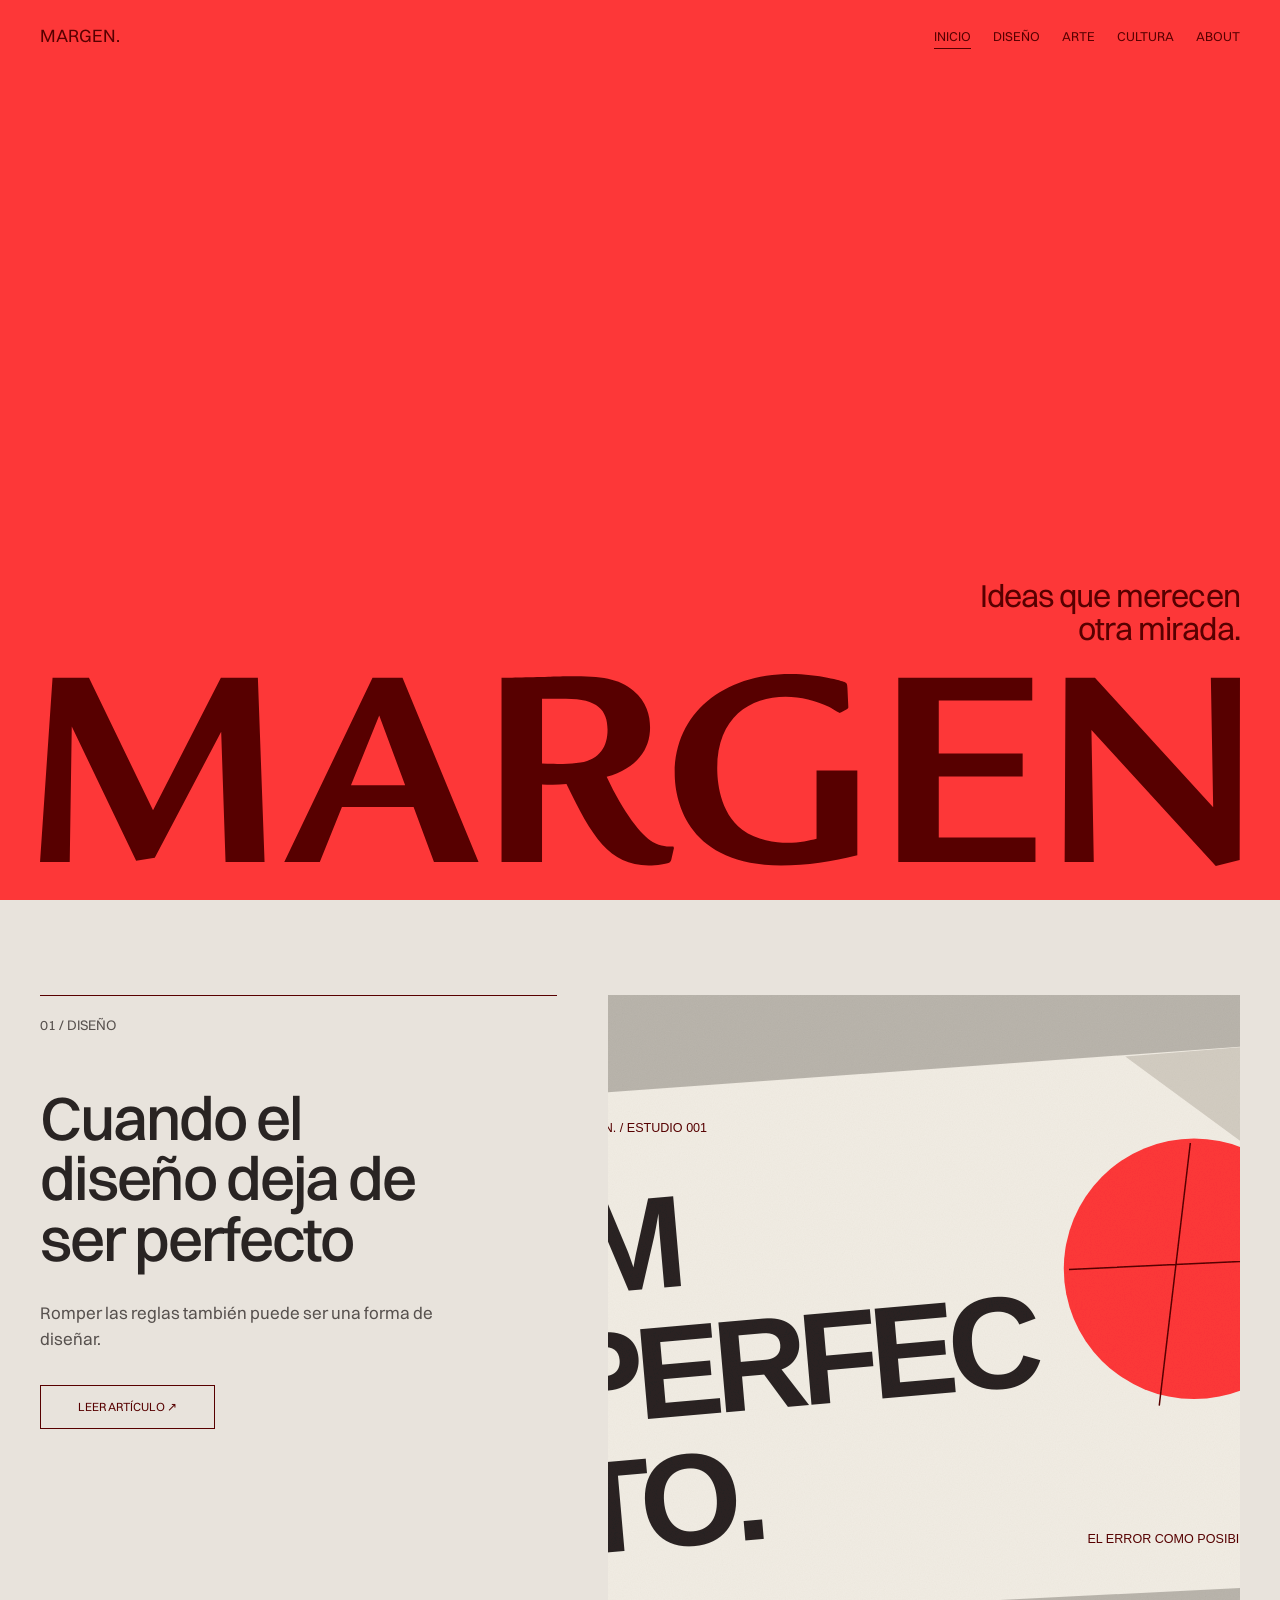
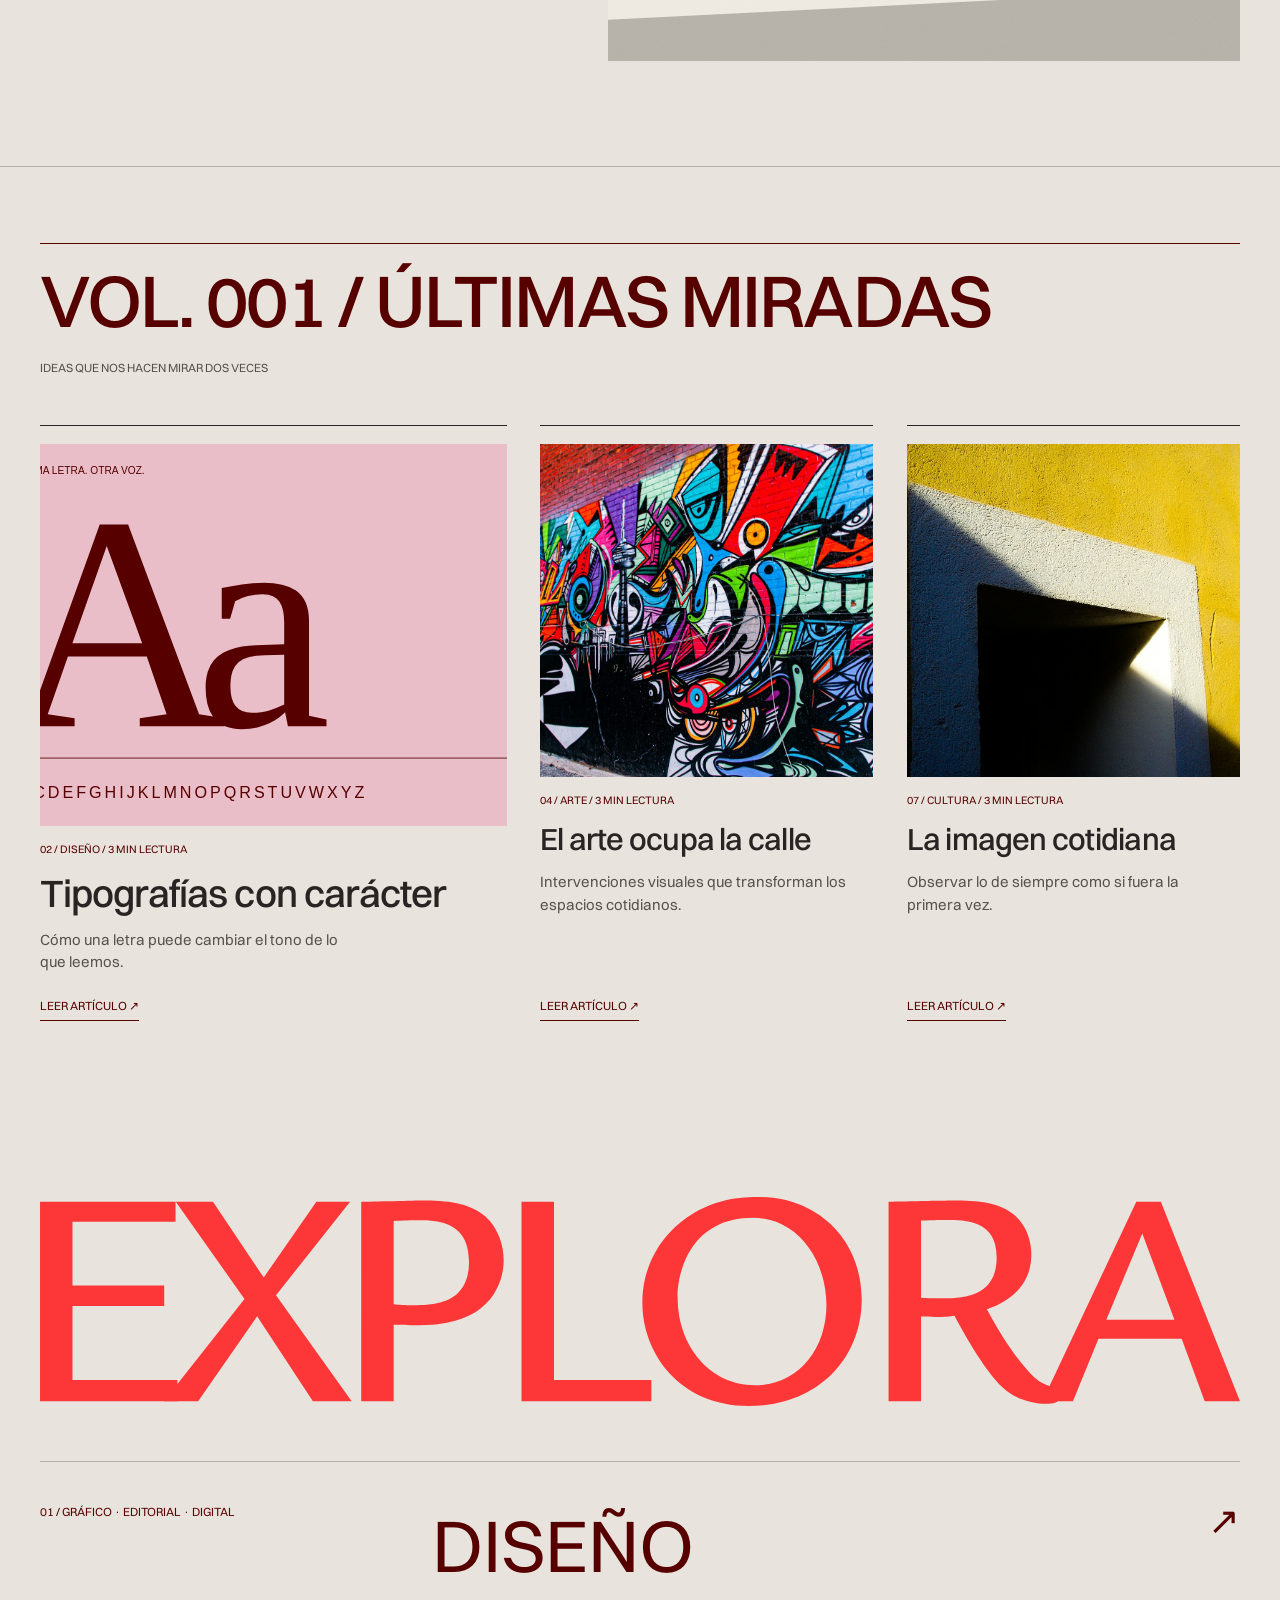
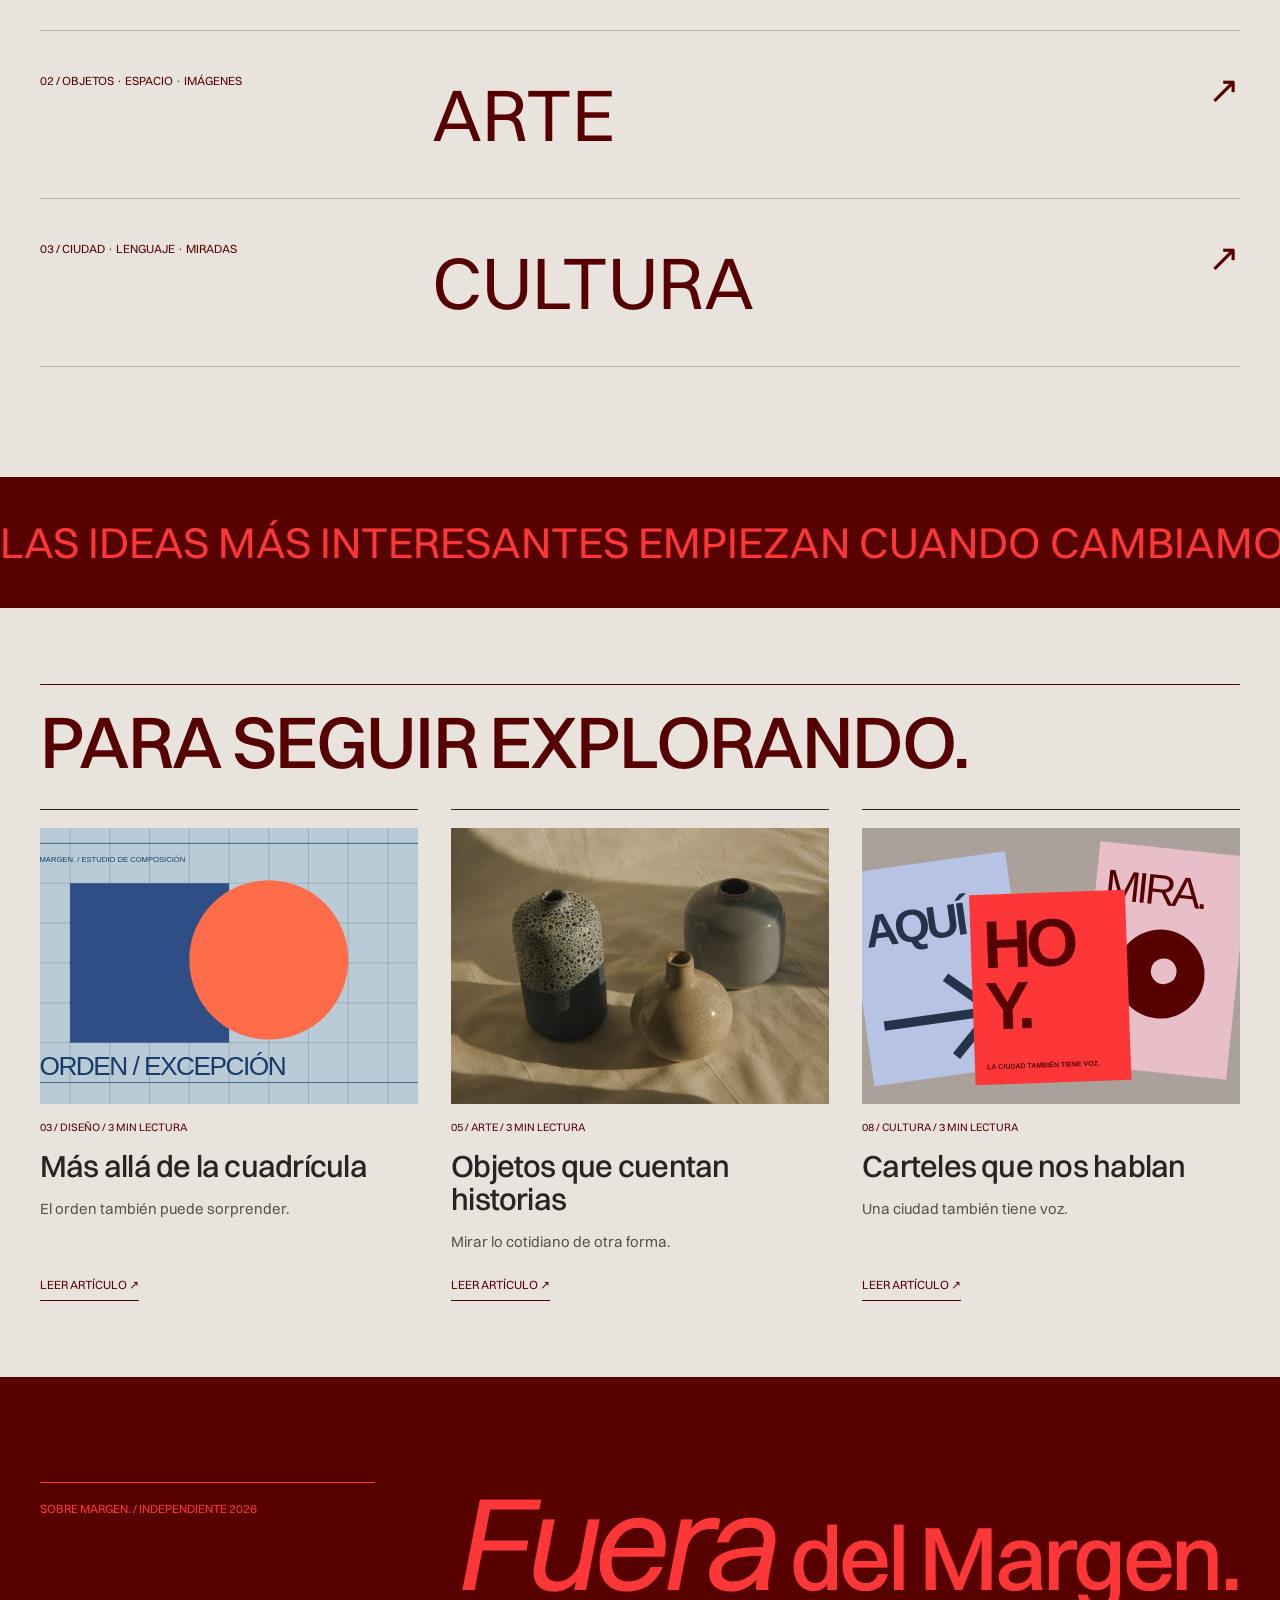
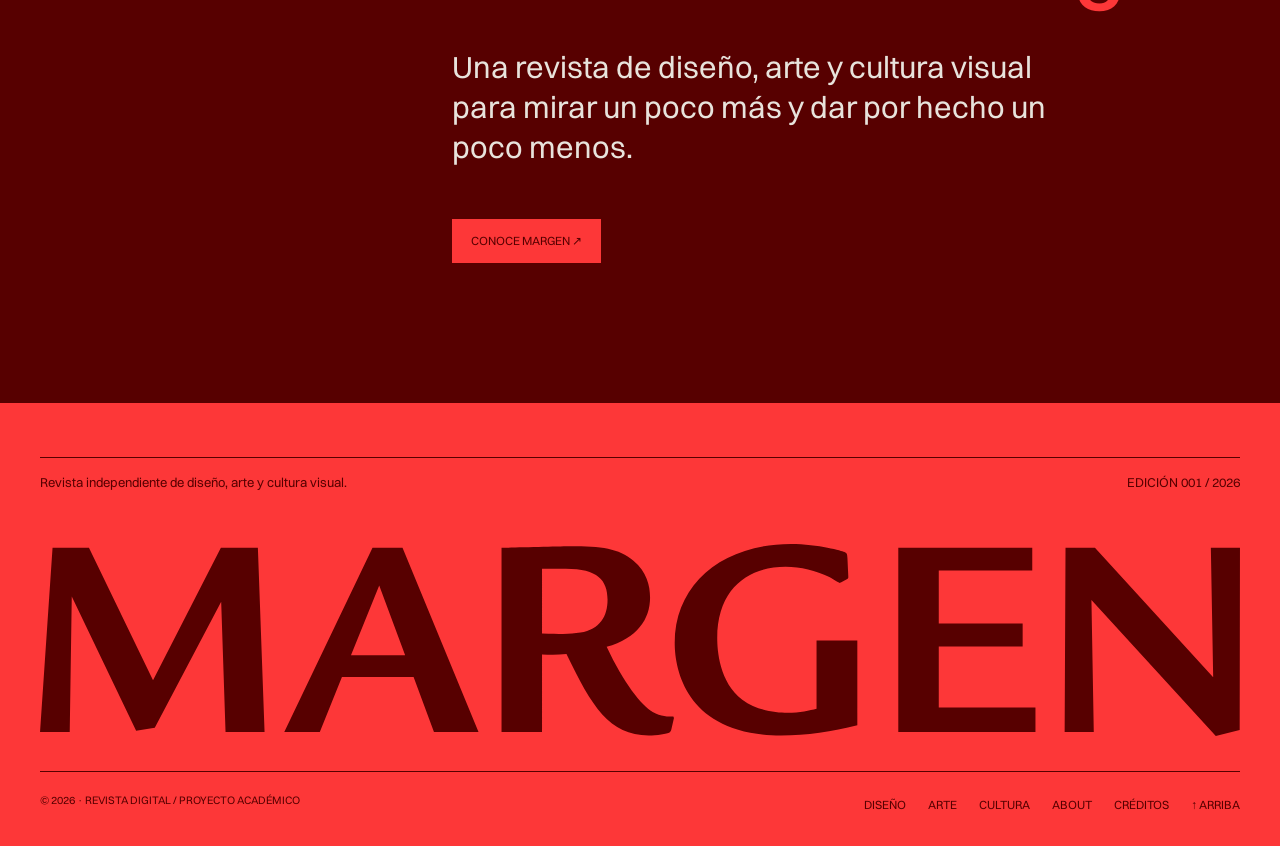
==== index.html @ b6b8ed2b "Quitar metadatos añadidos al hero de la portada" ====
<!DOCTYPE html>
<html lang="es">
 <head>
  <meta charset="utf-8"/>
  <meta content="width=device-width, initial-scale=1.0" name="viewport"/>
  <meta content="MARGEN es una revista digital de diseño, arte y cultura visual. Descubre ideas que merecen otra mirada." name="description"/>
  <meta content="#fd3738" name="theme-color"/>
  <title>
   Ideas que merecen otra mirada · MARGEN.
  </title>
  <link href="assets/images/favicon.svg" rel="icon" type="image/svg+xml"/>
  <link href="css/style.css" rel="stylesheet"/>
 </head>
 <body>
  <a class="saltar" href="#contenido">
   Saltar al contenido
  </a>
  <div class="portada">
   <header class="cabecera" id="arriba">
    <a aria-label="MARGEN, inicio" class="marca" href="index.html">
     MARGEN.
    </a>
    <nav aria-label="Navegación principal">
     <a aria-current="page" href="index.html">
      Inicio
     </a>
     <a href="diseno.html">
      Diseño
     </a>
     <a href="arte.html">
      Arte
     </a>
     <a href="cultura.html">
      Cultura
     </a>
     <a href="about.html">
      About
     </a>
    </nav>
   </header>
   <div class="portada-interior">
    <p class="claim">
     Ideas que merecen
     <br/>
     otra mirada.
    </p>
    <h1 class="rotulo">
     <img alt="MARGEN" height="218" src="assets/images/margen.svg" width="1360"/>
    </h1>
   </div>
  </div>
  <main id="contenido">
   <section aria-labelledby="titulo-destacado" class="destacado">
    <div class="texto-destacado">
     <p class="etiqueta">
      01 / DISEÑO
     </p>
     <h2 id="titulo-destacado">
      Cuando el diseño deja de ser perfecto
     </h2>
     <p>
      Romper las reglas también puede ser una forma de diseñar.
     </p>
     <a class="boton" href="diseno-imperfecto.html">
      Leer artículo ↗
     </a>
    </div>
    <a aria-label="Leer Cuando el diseño deja de ser perfecto" class="imagen-destacada" href="diseno-imperfecto.html">
     <img alt="Composición editorial de papeles superpuestos con la palabra imperfecto y un círculo rojo desplazado." height="900" loading="eager" src="assets/images/imperfecto.svg" width="1400"/>
    </a>
   </section>
   <section aria-labelledby="titulo-ultimas" class="bloque ultimas">
    <h2 id="titulo-ultimas">
     Vol. 001 / Últimas miradas
    </h2>
    <p class="etiqueta subtitulo">
     Ideas que nos hacen mirar dos veces
    </p>
    <div class="rejilla">
     <article class="tarjeta">
      <a aria-label="Leer Tipografías con carácter" class="imagen-tarjeta" href="tipografias-con-caracter.html">
       <img alt="Muestrario de letras Aa de distintos tamaños en granate sobre fondo rosa." height="900" loading="lazy" src="assets/images/tipografia.svg" width="1400"/>
      </a>
      <p class="etiqueta">
       02 / Diseño / 3 MIN LECTURA
      </p>
      <h3>
       <a href="tipografias-con-caracter.html">
        Tipografías con carácter
       </a>
      </h3>
      <p>
       Cómo una letra puede cambiar el tono de lo que leemos.
      </p>
      <a aria-label="Leer artículo: Tipografías con carácter" class="enlace" href="tipografias-con-caracter.html">
       Leer artículo ↗
      </a>
     </article>
     <article class="tarjeta">
      <a aria-label="Leer El arte ocupa la calle" class="imagen-tarjeta" href="arte-ocupa-calle.html">
       <img alt="Mural urbano con formas abstractas y colores vivos sobre un muro de ladrillo." height="900" loading="lazy" src="assets/images/calle.jpg" width="1400"/>
      </a>
      <p class="etiqueta">
       04 / Arte / 3 MIN LECTURA
      </p>
      <h3>
       <a href="arte-ocupa-calle.html">
        El arte ocupa la calle
       </a>
      </h3>
      <p>
       Intervenciones visuales que transforman los espacios cotidianos.
      </p>
      <a aria-label="Leer artículo: El arte ocupa la calle" class="enlace" href="arte-ocupa-calle.html">
       Leer artículo ↗
      </a>
     </article>
     <article class="tarjeta">
      <a aria-label="Leer La imagen cotidiana" class="imagen-tarjeta" href="imagen-cotidiana.html">
       <img alt="Detalle de una pared amarilla y blanca atravesada por una sombra diagonal." height="900" loading="lazy" src="assets/images/cotidiana.jpg" width="1400"/>
      </a>
      <p class="etiqueta">
       07 / Cultura / 3 MIN LECTURA
      </p>
      <h3>
       <a href="imagen-cotidiana.html">
        La imagen cotidiana
       </a>
      </h3>
      <p>
       Observar lo de siempre como si fuera la primera vez.
      </p>
      <a aria-label="Leer artículo: La imagen cotidiana" class="enlace" href="imagen-cotidiana.html">
       Leer artículo ↗
      </a>
     </article>
    </div>
   </section>
   <section aria-labelledby="titulo-explora" class="explora bloque">
    <h2 class="rotulo" id="titulo-explora">
     <img alt="Explora" height="237" src="assets/images/explora.svg" width="1360"/>
    </h2>
    <a class="fila-categoria" href="diseno.html">
     <span class="etiqueta">
      01 / Gráfico · Editorial · Digital
     </span>
     <span class="nombre-categoria">
      Diseño
     </span>
     <span aria-hidden="true" class="flecha">
      ↗
     </span>
    </a>
    <a class="fila-categoria" href="arte.html">
     <span class="etiqueta">
      02 / Objetos · Espacio · Imágenes
     </span>
     <span class="nombre-categoria">
      Arte
     </span>
     <span aria-hidden="true" class="flecha">
      ↗
     </span>
    </a>
    <a class="fila-categoria" href="cultura.html">
     <span class="etiqueta">
      03 / Ciudad · Lenguaje · Miradas
     </span>
     <span class="nombre-categoria">
      Cultura
     </span>
     <span aria-hidden="true" class="flecha">
      ↗
     </span>
    </a>
   </section>
   <aside class="cita">
    <div class="cita-pista">
     <p class="cita-texto">Las ideas más interesantes empiezan cuando cambiamos de mirada. <span aria-hidden="true">✳</span></p>
     <p class="cita-texto" aria-hidden="true">Las ideas más interesantes empiezan cuando cambiamos de mirada. ✳</p>
    </div>
   </aside>
   <section aria-labelledby="titulo-siguientes" class="bloque siguientes">
    <h2 id="titulo-siguientes">
     Para seguir explorando.
    </h2>
    <div class="rejilla">
     <article class="tarjeta">
      <a aria-label="Leer Más allá de la cuadrícula" class="imagen-tarjeta" href="mas-alla-cuadricula.html">
       <img alt="Retícula editorial azul con una forma circular coral que atraviesa varias columnas." height="900" loading="lazy" src="assets/images/reticula.svg" width="1400"/>
      </a>
      <p class="etiqueta">
       03 / Diseño / 3 MIN LECTURA
      </p>
      <h3>
       <a href="mas-alla-cuadricula.html">
        Más allá de la cuadrícula
       </a>
      </h3>
      <p>
       El orden también puede sorprender.
      </p>
      <a aria-label="Leer artículo: Más allá de la cuadrícula" class="enlace" href="mas-alla-cuadricula.html">
       Leer artículo ↗
      </a>
     </article>
     <article class="tarjeta">
      <a aria-label="Leer Objetos que cuentan historias" class="imagen-tarjeta" href="objetos-historias.html">
       <img alt="Tres recipientes de cerámica con distintos esmaltes colocados sobre una tela beige." height="900" loading="lazy" src="assets/images/objetos.jpg" width="1400"/>
      </a>
      <p class="etiqueta">
       05 / Arte / 3 MIN LECTURA
      </p>
      <h3>
       <a href="objetos-historias.html">
        Objetos que cuentan historias
       </a>
      </h3>
      <p>
       Mirar lo cotidiano de otra forma.
      </p>
      <a aria-label="Leer artículo: Objetos que cuentan historias" class="enlace" href="objetos-historias.html">
       Leer artículo ↗
      </a>
     </article>
     <article class="tarjeta">
      <a aria-label="Leer Carteles que nos hablan" class="imagen-tarjeta" href="carteles-hablan.html">
       <img alt="Composición de tres carteles superpuestos con las palabras aquí, hoy y mira." height="900" loading="lazy" src="assets/images/carteles.svg" width="1400"/>
      </a>
      <p class="etiqueta">
       08 / Cultura / 3 MIN LECTURA
      </p>
      <h3>
       <a href="carteles-hablan.html">
        Carteles que nos hablan
       </a>
      </h3>
      <p>
       Una ciudad también tiene voz.
      </p>
      <a aria-label="Leer artículo: Carteles que nos hablan" class="enlace" href="carteles-hablan.html">
       Leer artículo ↗
      </a>
     </article>
    </div>
   </section>
   <section aria-labelledby="titulo-manifiesto" class="manifiesto bloque">
    <p class="etiqueta">
     Sobre MARGEN. / Independiente 2026
    </p>
    <h2 id="titulo-manifiesto">
     <em>
      Fuera
     </em>
     del Margen.
    </h2>
    <p class="entradilla">
     Una revista de diseño, arte y cultura visual para mirar un poco más y dar por hecho un poco menos.
    </p>
    <a class="enlace" href="about.html">
     Conoce MARGEN ↗
    </a>
   </section>
  </main>
  <footer class="pie">
   <div class="pie-cabecera">
    <p>Revista independiente de diseño, arte y cultura visual.</p>
    <p>EDICIÓN 001 / 2026</p>
   </div>
   <a aria-label="MARGEN, volver al inicio" class="rotulo" href="index.html">
    <img alt="MARGEN" height="218" src="assets/images/margen.svg" width="1360"/>
   </a>
   <div class="pie-inferior">
    <p>
     © 2026 · REVISTA DIGITAL / PROYECTO ACADÉMICO
    </p>
    <nav aria-label="Navegación del pie">
     <a href="diseno.html">
      Diseño
     </a>
     <a href="arte.html">
      Arte
     </a>
     <a href="cultura.html">
      Cultura
     </a>
     <a href="about.html">
      About
     </a>
     <a href="creditos.html">
      Créditos
     </a>
     <a href="#arriba">
      ↑ Arriba
     </a>
    </nav>
   </div>
  </footer>
 </body>
</html>
---- css/style.css ----
/* MARGEN — estilos compartidos de toda la revista.
   1. Fuentes y base / 2. Navegación / 3. Home / 4. Interiores / 5. Responsive */

/* 1. FUENTES Y BASE */
@font-face {
  font-family: 'Switzer';
  src: url('../assets/fonts/Switzer-400.woff2') format('woff2');
  font-weight: 400;
  font-style: normal;
  font-display: swap;
}

@font-face {
  font-family: 'Switzer';
  src: url('../assets/fonts/Switzer-500.woff2') format('woff2');
  font-weight: 500;
  font-style: normal;
  font-display: swap;
}

@font-face {
  font-family: 'Switzer';
  src: url('../assets/fonts/Switzer-600.woff2') format('woff2');
  font-weight: 600;
  font-style: normal;
  font-display: swap;
}

@font-face {
  font-family: 'Switzer';
  src: url('../assets/fonts/Switzer-700.woff2') format('woff2');
  font-weight: 700;
  font-style: normal;
  font-display: swap;
}

@font-face {
  font-family: 'Switzer';
  src: url('../assets/fonts/Switzer-400Italic.woff2') format('woff2');
  font-weight: 400;
  font-style: italic;
  font-display: swap;
}

:root {
  --rojo: #fd3738;
  --granate: #570000;
  --papel: #e8e3dc;
  --tinta: #292423;
  --texto-suave: #57514e;
  --linea: #b8afa7;
  --margen: 40px;
  --alto-menu: 72px;
}

* {
  box-sizing: border-box;
}

html {
  scroll-behavior: smooth;
  scroll-padding-top: calc(var(--alto-menu) + 16px);
}

body {
  margin: 0;
  background: var(--papel);
  color: var(--texto-suave);
  font-weight: 400;
  font-family: 'Switzer', Arial, sans-serif;
  font-size: 17px;
  line-height: 1.4;
  letter-spacing: 0;
}

h1, h2, h3, p, figure, blockquote {
  margin: 0;
}

h1, h2, h3 {
  font-weight: 500;
  line-height: .98;
}

h2 {
  font-size: clamp(40px, 5.76vw, 100px);
  color: var(--granate);
}

h3 {
  font-size: 30px;
}

a {
  color: inherit;
  text-decoration: none;
}

img {
  display: block;
  max-width: 100%;
  height: auto;
}

::selection {
  background: var(--granate);
  color: var(--papel);
}

:focus-visible {
  outline: 3px solid currentColor;
  outline-offset: 5px;
}

.saltar {
  position: fixed;
  top: 12px;
  left: 12px;
  padding: 16px;
  background: var(--granate);
  color: white;
  transform: translateY(-180%);
  z-index: 200;
}

.saltar:focus {
  transform: translateY(0);
}

.bloque {
  padding: 76px var(--margen);
}

.etiqueta, .enlace, .boton, nav, .marca {
  text-transform: uppercase;
}

.etiqueta {
  font-size: 14px;
  color: var(--texto-suave);
}

/* Sobre rojo se conserva el granate para mantener un buen contraste. */
.cabecera-seccion .etiqueta {
  color: var(--granate);
}

/* Un mismo estilo para todos los botones de la revista. */
/* Los enlaces principales tienen un aspecto más editorial, sin píldoras. */
.boton, .enlace {
  display: inline-flex;
  align-items: center;
  justify-content: center;
  width: fit-content;
  min-height: 44px;
  padding: 12px 18px;
  border: 1px solid var(--granate);
  border-radius: 0;
  background: transparent;
  color: var(--granate);
  font-size: 12px;
  font-weight: 400;
  letter-spacing: 0;
  text-align: center;
  transition: background-color .25s ease, color .25s ease;
}

.boton:hover, .enlace:hover {
  background: var(--granate);
  color: var(--papel);
}

/* Subrayado que aparece suavemente al pasar el ratón. */
.cabecera nav a, .pie nav a {
  position: relative;
}

.cabecera nav a::after, .pie nav a::after {
  content: '';
  position: absolute;
  bottom: 0;
  left: 0;
  width: 100%;
  height: 1px;
  background: currentColor;
  transform: scaleX(0);
  transform-origin: left;
  transition: transform .3s ease;
}

.cabecera nav a:hover::after, .pie nav a:hover::after,
.cabecera nav a:focus-visible::after, .pie nav a:focus-visible::after,
.cabecera nav a[aria-current='page']::after {
  transform: scaleX(1);
}

/* 2. NAVEGACIÓN Y PIE */
.cabecera {
  position: fixed;
  top: 0;
  left: 50%;
  z-index: 100;
  transform: translateX(-50%);
  display: flex;
  justify-content: space-between;
  align-items: center;
  gap: 32px;
  width: 100%;
  max-width: 1800px;
  height: var(--alto-menu);
  padding: 0 var(--margen);
  background: var(--rojo);
  color: var(--granate);
}

/* En las páginas interiores, el encabezado fijo no tapa el contenido. */
body > .cabecera + main {
  padding-top: var(--alto-menu);
}

.marca {
  font-size: 18px;
  font-weight: 400;
}

nav {
  display: flex;
  flex-wrap: wrap;
  gap: 22px;
  font-size: 13px;
  font-weight: 400;
}

nav a {
  padding-block: 4px;
}

nav a[aria-current='page'] {
  text-decoration: none;
}

.rotulo {
  display: block;
  width: 100%;
  line-height: 0;
}

.rotulo img {
  width: 100%;
  height: auto;
}

.pie {
  padding: 54px var(--margen) 28px;
  background: var(--rojo);
  color: var(--granate);
}

.pie-cabecera {
  display: flex;
  justify-content: space-between;
  gap: 24px;
  padding-top: 15px;
  padding-bottom: 52px;
  border-top: 1px solid var(--granate);
  font-size: 13px;
}

.pie .rotulo img {
  width: 100%;
}

.pie-inferior {
  display: flex;
  justify-content: space-between;
  align-items: flex-start;
  gap: 32px;
  border-top: 1px solid var(--granate);
  margin-top: 35px;
  padding-top: 20px;
  font-size: 11px;
  line-height: 1.5;
}

.pie nav {
  justify-content: flex-end;
  font-size: 12px;
}

/* 3. HOME */
.portada {
  display: flex;
  flex-direction: column;
  min-height: 100vh;
  min-height: 100svh;
  background: var(--rojo);
  color: var(--granate);
}

.portada-interior {
  display: flex;
  flex: 1;
  flex-direction: column;
  justify-content: space-between;
  align-items: stretch;
  gap: 28px;
  padding: calc(var(--alto-menu) + 35px) var(--margen) 34px;
}

.claim {
  align-self: flex-end;
  max-width: 460px;
  margin-top: auto;
  font-size: clamp(24px, 2.5vw, 42px);
  font-weight: 400;
  line-height: 1.03;
  letter-spacing: -.025em;
  text-align: right;
}

.destacado {
  display: grid;
  grid-template-columns: minmax(0, .9fr) minmax(0, 1.1fr);
  gap: clamp(34px, 4vw, 86px);
  padding: 95px var(--margen) 105px;
  border-bottom: 1px solid var(--linea);
}

.texto-destacado {
  align-self: start;
  padding-top: 20px;
  border-top: 1px solid var(--granate);
}

.texto-destacado h2 {
  max-width: 11ch;
  margin-top: 52px;
  font-size: clamp(43px, 4.8vw, 82px);
  line-height: .99;
  letter-spacing: -.035em;
  color: var(--tinta);
}

.texto-destacado > p:not(.etiqueta) {
  max-width: 420px;
  margin-top: 30px;
  color: var(--texto-suave);
  font-size: 17px;
  line-height: 1.5;
}

.texto-destacado .boton {
  min-width: 175px;
  margin-top: 34px;
}

.imagen-destacada {
  display: block;
  height: clamp(400px, 52vw, 680px);
  overflow: hidden;
  background: var(--linea);
}

.imagen-destacada img {
  width: 100%;
  height: 100%;
  object-fit: cover;
  transition: transform .65s ease;
}

.imagen-destacada:hover img {
  transform: scale(1.035);
}

/* Tarjetas editoriales: imagen, información y titular, sin bloques de color. */
.ultimas > h2, .siguientes > h2 {
  padding-top: 20px;
  border-top: 1px solid var(--granate);
  text-transform: uppercase;
  line-height: .98;
  letter-spacing: -.025em;
}

.subtitulo {
  margin-block: 24px 48px;
  color: var(--texto-suave);
  font-size: 12px;
}

.rejilla {
  display: grid;
  grid-template-columns: repeat(3, minmax(0, 1fr));
  gap: clamp(24px, 2.6vw, 42px);
}

/* En portada, el primer artículo tiene más protagonismo. */
.ultimas .rejilla {
  grid-template-columns: 1.4fr 1fr 1fr;
}

.tarjeta {
  display: flex;
  flex-direction: column;
  align-items: flex-start;
  min-width: 0;
  padding-top: 18px;
  border-top: 1px solid var(--tinta);
}

.imagen-tarjeta {
  display: block;
  width: 100%;
  aspect-ratio: 4 / 3;
  overflow: hidden;
  background: var(--linea);
}

.imagen-tarjeta img {
  width: 100%;
  height: 100%;
  object-fit: cover;
  transition: transform .6s ease;
}

/* Solo se mueve ligeramente la imagen: el texto no cambia en hover. */
@media (hover: hover) {
  .tarjeta:hover .imagen-tarjeta img {
    transform: scale(1.035);
  }
}

.tarjeta:focus-within .imagen-tarjeta img {
  transform: scale(1.035);
}

/* El bodegón es vertical: mantenemos el recorte sobre los objetos. */
img[src$='objetos.jpg'] {
  object-position: center 72%;
}

.tarjeta .etiqueta {
  width: 100%;
  margin-top: 16px;
  padding: 0;
  border: 0;
  color: var(--granate);
  font-size: 11px;
  line-height: 1.4;
}

.tarjeta h3 {
  max-width: 22ch;
  margin-top: 15px;
  color: var(--tinta);
  font-size: clamp(28px, 2.4vw, 38px);
  line-height: 1.07;
  letter-spacing: -.025em;
  text-transform: none;
}

.tarjeta > p:not(.etiqueta) {
  max-width: 34ch;
  margin-top: 15px;
  margin-bottom: 24px;
  color: var(--texto-suave);
  font-size: 15px;
  line-height: 1.5;
}

/* Dentro de las tarjetas el enlace se trata como un pie editorial.
   Los botones principales de la web conservan su diseño. */
.tarjeta .enlace {
  min-height: 0;
  margin-top: auto;
  padding: 0 0 7px;
  border: 0;
  border-bottom: 1px solid var(--granate);
  border-radius: 0;
  background: transparent;
  color: var(--granate);
  font-size: 12px;
  line-height: 1.3;
  transition: none;
}

.tarjeta .enlace:hover {
  background: transparent;
  color: var(--granate);
  transform: none;
}

.ultimas .tarjeta:first-child h3 {
  font-size: clamp(34px, 3vw, 48px);
}

.ultimas .tarjeta:first-child .imagen-tarjeta {
  aspect-ratio: 1.22;
}

.ultimas .tarjeta:not(:first-child) .imagen-tarjeta {
  aspect-ratio: 1;
}

.explora {
  padding-top: 100px;
  padding-bottom: 110px;
}

.explora h2 {
  margin-bottom: 55px;
}

.fila-categoria {
  display: grid;
  grid-template-columns: 1fr 2fr 50px;
  align-items: start;
  gap: 25px;
  padding-block: 32px;
  border-top: 1px solid var(--linea);
  color: var(--granate);
}

.fila-categoria .etiqueta {
  padding-top: 10px;
  color: inherit;
  font-size: 12px;
}

.nombre-categoria {
  font-size: clamp(48px, 5.76vw, 100px);
  text-transform: uppercase;
  transition: transform .3s ease;
}

.flecha {
  font-size: 38px;
  text-align: right;
}

/* Solo se desplaza el nombre de la categoría; la fila no cambia de fondo. */
.fila-categoria:hover .nombre-categoria,
.fila-categoria:focus-visible .nombre-categoria {
  transform: translateX(12px);
}

.fila-categoria:last-of-type {
  border-bottom: 1px solid var(--linea);
}

/* Frase en una sola línea que se repite sin interrupciones. */
.cita {
  overflow: hidden;
  padding: 35px 0;
  background: var(--granate);
  color: var(--rojo);
  font-size: clamp(30px, 3.4vw, 60px);
  font-weight: 400;
  text-transform: uppercase;
}

.cita-pista {
  display: flex;
  width: max-content;
  animation: deslizar-frase 25s linear infinite;
}

.cita-texto {
  flex-shrink: 0;
  padding-right: 1em;
  white-space: nowrap;
}

@keyframes deslizar-frase {
  to {
    transform: translateX(-50%);
  }
}

.siguientes h2 {
  margin-bottom: 32px;
  text-transform: uppercase;
}

.siguientes .imagen-tarjeta {
  aspect-ratio: 425 / 310;
}

.manifiesto {
  display: grid;
  grid-template-columns: minmax(170px, .85fr) minmax(0, 2fr);
  column-gap: clamp(30px, 6vw, 120px);
  row-gap: 28px;
  padding-top: 105px;
  padding-bottom: 140px;
  background: var(--granate);
  color: var(--rojo);
}

.manifiesto > .etiqueta {
  grid-column: 1;
  grid-row: 1;
  align-self: start;
  padding-top: 18px;
  border-top: 1px solid var(--rojo);
  font-size: 12px;
}

.manifiesto > h2,
.manifiesto > .entradilla,
.manifiesto > .enlace {
  grid-column: 2;
}

.manifiesto .etiqueta, .manifiesto h2 {
  color: inherit;
}

.manifiesto .enlace {
  justify-self: start;
  background: var(--rojo);
  border-color: var(--rojo);
  color: var(--granate);
}

.manifiesto .enlace:hover {
  background: var(--papel);
  border-color: var(--papel);
  color: var(--granate);
}

.manifiesto h2 {
  max-width: 960px;
  margin: 0;
  font-size: clamp(65px, 7.1vw, 125px);
  line-height: .93;
  letter-spacing: -.04em;
}

em {
  font-weight: 400;
}

/* «Fuera» utiliza ITC Legacy Sans Std Medium Italic.
   Para verlo en todos los dispositivos hace falta añadir la fuente web con licencia. */
.manifiesto h2 em,
.cabecera-seccion h1 em {
  font-family: 'ITC Legacy Sans Std', 'ITC Legacy Sans', 'Switzer', Arial, sans-serif;
  font-size: 133px;
  font-weight: 500;
  font-style: italic;
  letter-spacing: -0.05em;
  line-height: .9;
}

.entradilla {
  font-size: clamp(24px, 2vw, 32px);
}

.manifiesto .entradilla {
  max-width: 620px;
  margin: 18px 0 24px;
  color: var(--papel);
  font-size: clamp(21px, 2.4vw, 31px);
  line-height: 1.3;
}

/* 4. PÁGINAS INTERIORES */
.cabecera-seccion {
  display: grid;
  grid-template-columns: minmax(180px, .85fr) minmax(0, 2fr);
  gap: 32px clamp(35px, 5vw, 100px);
  padding-top: 96px;
  padding-bottom: 108px;
  background: var(--rojo);
  color: var(--granate);
}

.cabecera-seccion > .etiqueta {
  grid-column: 1;
  grid-row: 1;
  align-self: start;
  padding-top: 16px;
  border-top: 1px solid var(--granate);
  font-size: 12px;
}

.cabecera-seccion h1 {
  grid-column: 2;
  grid-row: 1;
  min-width: 0;
  margin: 0;
  font-size: clamp(70px, 10.3vw, 178px);
  line-height: .9;
  letter-spacing: -.05em;
  overflow-wrap: anywhere;
}

.descripcion-seccion {
  grid-column: 2;
  display: flex;
  justify-content: space-between;
  align-items: flex-end;
  gap: 30px;
  margin-top: 10px;
  padding-top: 28px;
  border-top: 1px solid var(--granate);
}

.descripcion-seccion > p {
  max-width: 640px;
  font-size: clamp(23px, 2.6vw, 38px);
  line-height: 1.17;
  letter-spacing: -.015em;
}

.descripcion-seccion .etiqueta {
  flex-shrink: 0;
  text-align: right;
  color: var(--granate);
}

.archivo {
  padding-block: 98px 118px;
}

.archivo > h2 {
  margin-bottom: 36px;
  padding-top: 14px;
  border-top: 1px solid var(--granate);
}

.archivo .rejilla {
  grid-template-columns: repeat(auto-fit, minmax(280px, 1fr));
}

.archivo .imagen-tarjeta {
  aspect-ratio: 1.12;
}

/* ARTÍCULOS / Cabecera con retícula de revista */
.cabecera-articulo {
  display: grid;
  grid-template-columns: minmax(170px, 1fr) minmax(0, 2.6fr);
  column-gap: clamp(28px, 5vw, 105px);
  padding-top: 48px;
  padding-bottom: 76px;
}

.cabecera-articulo .volver {
  grid-column: 1 / -1;
  justify-self: start;
  min-height: 0;
  margin: 0 0 60px;
  padding: 0 0 8px;
  border-bottom: 1px solid var(--linea);
  border-radius: 0;
  background: transparent;
  color: var(--granate);
  font-size: 12px;
}

.cabecera-articulo .volver:hover {
  background: transparent;
  color: var(--granate);
  transform: none;
}

.cabecera-articulo > .etiqueta:first-of-type {
  grid-column: 1;
  grid-row: 2;
  align-self: start;
  padding-top: 15px;
  border-top: 1px solid var(--granate);
  color: var(--granate);
  font-size: 12px;
}

.cabecera-articulo h1 {
  grid-column: 2;
  grid-row: 2;
  max-width: 950px;
  margin: 0;
  color: var(--granate);
  font-size: clamp(52px, 6.6vw, 108px);
  line-height: .93;
  letter-spacing: -.04em;
  overflow-wrap: break-word;
}

.cabecera-articulo .entradilla {
  grid-column: 2;
  max-width: 600px;
  margin: 38px 0 0;
  color: var(--tinta);
  font-size: clamp(20px, 2vw, 27px);
  line-height: 1.3;
}

.cabecera-articulo > .etiqueta:last-child {
  grid-column: 2;
  width: 100%;
  max-width: 600px;
  margin-top: 44px;
  padding-top: 14px;
  border-top: 1px solid var(--linea);
  color: var(--texto-suave);
  font-size: 12px;
}

/* Imagen principal: protagonista, pero con márgenes editoriales. */
.imagen-articulo {
  max-width: 1720px;
  margin: 0 var(--margen);
}

.imagen-articulo img {
  width: 100%;
  height: min(61vw, 630px);
  object-fit: cover;
}

.imagen-articulo figcaption {
  display: flex;
  justify-content: space-between;
  gap: 20px;
  margin-top: 0;
  padding-block: 14px;
  border-bottom: 1px solid var(--linea);
  color: var(--texto-suave);
  font-size: 12px;
  line-height: 1.45;
}

/* Créditos y otras páginas con texto mantienen una columna normal. */
.lectura {
  max-width: 740px;
  margin: 72px auto 100px;
  padding-inline: 20px;
  color: var(--texto-suave);
  font-size: 17px;
  line-height: 1.65;
}

.lectura p {
  margin-bottom: 23px;
}

.lectura h2 {
  margin-bottom: 24px;
  color: var(--tinta);
  font-size: 32px;
  line-height: 1.12;
}

.lectura section + section {
  margin-top: 54px;
}

/* Artículos: columna de lectura y pequeño margen para los números. */
.lectura-articulo {
  display: grid;
  grid-template-columns: minmax(0, 1fr) minmax(0, 690px) minmax(0, 1fr);
  column-gap: 32px;
  max-width: 1360px;
  margin: 88px auto 125px;
  padding-inline: var(--margen);
  counter-reset: apartados;
  font-size: 17px;
  line-height: 1.72;
}

.lectura-articulo > .introduccion,
.lectura-articulo > section,
.lectura-articulo > blockquote {
  grid-column: 2;
  max-width: none;
  width: 100%;
  margin-inline: 0;
}

.lectura-articulo > .introduccion {
  margin-bottom: 44px;
  padding-bottom: 43px;
  border-bottom: 1px solid var(--linea);
  color: var(--tinta);
  font-size: clamp(21px, 2vw, 26px);
  line-height: 1.44;
}

.lectura-articulo > .introduccion::first-letter {
  float: left;
  margin: 7px 10px 0 0;
  color: var(--granate);
  font-size: 72px;
  line-height: .76;
  font-weight: 500;
}

.lectura-articulo > section {
  position: relative;
  margin-top: 54px;
}

.lectura-articulo > .introduccion + section {
  margin-top: 0;
}

.lectura-articulo > section:not(.cierre-editorial) {
  counter-increment: apartados;
}

.lectura-articulo > section:not(.cierre-editorial)::before {
  content: "0" counter(apartados) " /";
  position: absolute;
  top: 7px;
  left: -148px;
  color: var(--granate);
  font-size: 12px;
  line-height: 1;
  letter-spacing: .04em;
}

.lectura-articulo h2 {
  margin-bottom: 24px;
  color: var(--tinta);
  font-size: clamp(28px, 2.7vw, 35px);
  line-height: 1.13;
  letter-spacing: -.025em;
}

.lectura-articulo p {
  margin-bottom: 24px;
}

.lectura-articulo > blockquote {
  max-width: 690px;
  margin-block: 56px;
  padding: 28px 0;
  border-top: 1px solid var(--granate);
  border-bottom: 1px solid var(--granate);
  border-left: 0;
  color: var(--granate);
  font-size: clamp(28px, 3.2vw, 42px);
  line-height: 1.18;
  font-weight: 400;
}

/* Imágenes intercaladas, una amplia y otra más contenida. */
.lectura-articulo > .imagen-lectura {
  grid-column: 1 / -1;
  width: 100%;
  max-width: 1100px;
  justify-self: center;
  margin: 72px 0 80px;
}

.lectura-articulo > .imagen-lectura--detalle {
  grid-column: 2 / -1;
  max-width: 800px;
  justify-self: end;
  margin-block: 64px 74px;
}

.lectura-articulo .imagen-lectura img {
  display: block;
  width: 100%;
  height: auto;
  background: #e4ded4;
}

.lectura-articulo .imagen-lectura figcaption {
  display: flex;
  justify-content: space-between;
  gap: 24px;
  margin-top: 0;
  padding-top: 14px;
  border-top: 1px solid var(--linea);
  color: var(--texto-suave);
  font-size: 11px;
  line-height: 1.5;
  text-transform: uppercase;
  flex-wrap: wrap;
}

/* Evitamos sumar dos espacios grandes después de imágenes y citas. */
.lectura-articulo > .imagen-lectura + section,
.lectura-articulo > blockquote + section {
  margin-top: 0;
}

.lectura-articulo > .cierre-editorial {
  margin-top: 74px;
  padding-top: 35px;
  border-top: 1px solid var(--granate);
}

.relacionados {
  border-top: 1px solid var(--linea);
  padding-block: 50px 70px;
}

.relacionados h2 {
  margin-bottom: 35px;
  padding-top: 18px;
  border-top: 1px solid var(--granate);
}

.relacionados .rejilla {
  grid-template-columns: repeat(2, minmax(0, 1fr));
  max-width: 1150px;
}

.sobre-grid {
  display: grid;
  grid-template-columns: minmax(170px, .85fr) minmax(0, 2fr);
  column-gap: clamp(32px, 5vw, 100px);
  padding-block: 108px;
}

.sobre-grid > .etiqueta,
.sobre-grid > div {
  padding-top: 18px;
  border-top: 1px solid var(--linea);
}

.sobre-grid > .etiqueta {
  font-size: 12px;
}

.sobre-grid h2 {
  max-width: 900px;
  margin-bottom: 44px;
  font-size: clamp(48px, 5.3vw, 88px);
  line-height: 1;
  letter-spacing: -.035em;
}

.sobre-grid p:not(.etiqueta) {
  max-width: 680px;
  margin-bottom: 28px;
  font-size: clamp(19px, 1.8vw, 23px);
  line-height: 1.55;
}

.principios {
  padding-block: 100px 115px;
  background: var(--granate);
  color: var(--papel);
}

.principios h2 {
  max-width: 950px;
  margin-bottom: 75px;
  color: var(--rojo);
  font-size: clamp(54px, 6.6vw, 110px);
  letter-spacing: -.035em;
}

.principios .rejilla {
  gap: clamp(22px, 3vw, 55px);
}

.principios article {
  padding-top: 24px;
  border-top: 1px solid var(--rojo);
}

.principios .numero {
  margin-bottom: 75px;
  color: var(--rojo);
  font-size: 44px;
  line-height: 1;
}

.principios h3 {
  margin-bottom: 26px;
  color: var(--papel);
  font-size: clamp(25px, 2.8vw, 37px);
  line-height: 1.12;
}

.principios article > p:last-child {
  max-width: 350px;
  font-size: 17px;
  line-height: 1.55;
}

.creditos {
  max-width: 1180px;
  padding-inline: var(--margen);
  font-size: 16px;
  line-height: 1.65;
}

.creditos > section {
  display: grid;
  grid-template-columns: minmax(145px, 1fr) minmax(0, 2.1fr);
  column-gap: 45px;
  padding-block: 32px 45px;
  border-top: 1px solid var(--linea);
}

.creditos > section > :not(h2) {
  grid-column: 2;
}

.creditos h2 {
  grid-column: 1;
  grid-row: 1 / span 4;
  margin: 0;
  font-size: 25px;
  line-height: 1.2;
}

.creditos a:not(.enlace) {
  text-decoration: underline;
  text-underline-offset: 3px;
}

.creditos li {
  margin-bottom: 15px;
}

.creditos ul {
  margin: 0 0 24px;
  padding-left: 22px;
}

/* 5. TABLET Y MÓVIL */
@media (min-width: 1800px) {
  body {
    max-width: 1800px;
    margin-inline: auto;
  }
}

@media (max-width: 1000px) {
  :root {
    --margen: 28px;
  }

  .destacado {
    grid-template-columns: 1fr 1fr;
    gap: 28px;
  }

  .texto-destacado h2 {
    margin-top: 42px;
  }

  .rejilla {
    gap: 24px;
  }

  .ultimas .rejilla {
    grid-template-columns: repeat(2, minmax(0, 1fr));
  }

  .ultimas .tarjeta:first-child {
    grid-column: 1 / -1;
  }

  .ultimas .tarjeta:first-child .imagen-tarjeta {
    aspect-ratio: 1.8;
  }

  .tarjeta h3 {
    font-size: 30px;
  }

  .fila-categoria {
    grid-template-columns: 1fr 1.4fr 36px;
  }

  .pie-inferior {
    align-items: flex-start;
    flex-direction: column;
  }

  .pie nav {
    justify-content: flex-start;
  }
}

@media (max-width: 700px) {
  :root {
    --margen: 20px;
    --alto-menu: 108px;
  }

  .cabecera {
    flex-direction: column;
    justify-content: center;
    align-items: flex-start;
    gap: 20px;
  }

  .cabecera nav {
    width: 100%;
    flex-wrap: nowrap;
    justify-content: space-between;
    gap: 6px;
    font-size: clamp(11px, 3.2vw, 15px);
  }

  nav {
    width: 100%;
    gap: 12px 18px;
    font-size: 15px;
  }

  nav a {
    padding-block: 10px;
  }

  .portada-interior {
    gap: 50px;
    padding-bottom: 28px;
  }

  .claim {
    font-size: 28px;
  }

  .destacado {
    grid-template-columns: 1fr;
    gap: 0;
    padding-left: 0;
  }

  .texto-destacado {
    padding: 40px var(--margen);
  }

  .texto-destacado h2 {
    max-width: 500px;
    margin-top: 38px;
    font-size: 48px;
  }

  .imagen-destacada {
    min-height: 0;
    aspect-ratio: 1.35;
  }

  .bloque {
    padding-block: 42px;
  }

  .rejilla,
  .ultimas .rejilla,
  .archivo .rejilla,
  .relacionados .rejilla {
    grid-template-columns: 1fr;
    gap: 42px;
  }

  .ultimas .tarjeta:first-child {
    grid-column: auto;
  }

  .tarjeta h3,
  .ultimas .tarjeta:first-child h3 {
    font-size: clamp(29px, 8vw, 39px);
  }

  .tarjeta .enlace {
    font-size: 12px;
  }

  .ultimas .tarjeta:first-child .imagen-tarjeta,
  .ultimas .tarjeta:not(:first-child) .imagen-tarjeta,
  .archivo .imagen-tarjeta {
    aspect-ratio: 1.4;
  }

  .fila-categoria {
    grid-template-columns: 1fr 32px;
    gap: 20px;
    padding-block: 24px;
  }

  .fila-categoria .etiqueta {
    grid-column: 1 / -1;
    font-size: 13px;
  }

  .nombre-categoria {
    font-size: clamp(40px, 12vw, 64px);
  }

  .flecha {
    font-size: 30px;
  }

  .cita {
    padding: 25px 0;
    font-size: 34px;
  }

  .manifiesto h2 {
    margin-top: 70px;
  }

  .manifiesto h2 em,
  .cabecera-seccion h1 em {
    font-size: clamp(64px, 16vw, 100px);
  }

  .pie {
    padding-block: 28px;
  }

  .pie-inferior {
    gap: 20px;
  }

  .cabecera-seccion h1 {
    margin-block: 48px 40px;
    font-size: clamp(76px, 19vw, 130px);
  }

  .descripcion-seccion {
    flex-direction: column;
    align-items: flex-start;
    gap: 28px;
  }

  .cabecera-articulo {
    grid-template-columns: 1fr;
    padding-block: 30px 48px;
  }

  .cabecera-articulo .volver {
    margin-bottom: 36px;
  }

  .cabecera-articulo > .etiqueta:first-of-type,
  .cabecera-articulo h1,
  .cabecera-articulo .entradilla,
  .cabecera-articulo > .etiqueta:last-child {
    grid-column: 1;
    grid-row: auto;
  }

  .cabecera-articulo > .etiqueta:first-of-type {
    margin-bottom: 24px;
  }

  .cabecera-articulo h1 {
    font-size: clamp(46px, 11vw, 76px);
  }

  .cabecera-articulo .entradilla {
    margin-top: 28px;
  }

  .cabecera-articulo > .etiqueta:last-child {
    margin-top: 32px;
  }

  .imagen-articulo {
    margin-inline: var(--margen);
  }

  .imagen-articulo img {
    height: auto;
    aspect-ratio: 1.3;
    object-fit: cover;
  }

  .lectura {
    margin-block: 42px 72px;
    font-size: 16px;
  }

  .lectura-articulo {
    display: block;
    margin-block: 52px 88px;
    font-size: 16px;
    line-height: 1.68;
  }

  .lectura-articulo > .introduccion {
    font-size: 21px;
    margin-bottom: 36px;
    padding-bottom: 34px;
  }

  .lectura-articulo > .introduccion::first-letter {
    font-size: 62px;
  }

  .lectura-articulo > section:not(.cierre-editorial)::before {
    position: static;
    display: block;
    margin-bottom: 15px;
  }

  .lectura-articulo > section,
  .lectura-articulo > .introduccion + section {
    margin-top: 42px;
  }

  .lectura-articulo h2 {
    font-size: 28px;
  }

  .lectura-articulo > blockquote {
    font-size: 28px;
  }

  .lectura-articulo > .imagen-lectura,
  .lectura-articulo > .imagen-lectura--detalle {
    margin-block: 44px 52px;
  }

  .lectura-articulo .imagen-lectura figcaption {
    gap: 12px;
    font-size: 10px;
  }

  .sobre-grid {
    grid-template-columns: 1fr;
    gap: 36px;
  }

  .sobre-grid p:not(.etiqueta) {
    font-size: 23px;
  }

  .principios .numero {
    margin-bottom: 20px;
  }
}


/* AJUSTES EDITORIALES PARA PANTALLAS PEQUEÑAS */
@media (max-width: 1000px) {
  .descripcion-seccion {
    flex-wrap: wrap;
  }

  .descripcion-seccion .etiqueta {
    text-align: left;
  }

  .manifiesto {
    column-gap: 30px;
  }
}

@media (max-width: 700px) {
  .portada-interior {
    gap: 22px;
    padding: calc(var(--alto-menu) + 23px) var(--margen) 28px;
  }

  .claim {
    max-width: 340px;
    font-size: clamp(24px, 6vw, 30px);
  }

  .destacado {
    grid-template-columns: 1fr;
    gap: 0;
    padding: 58px 0 70px;
  }

  .texto-destacado {
    padding: 20px var(--margen) 45px;
    border-top: 0;
  }

  .texto-destacado h2 {
    max-width: 100%;
    margin-top: 26px;
    font-size: clamp(43px, 11vw, 65px);
  }

  .imagen-destacada {
    width: 100%;
    height: auto;
    min-height: 0;
    aspect-ratio: 1.18;
  }

  .explora {
    padding-block: 65px 72px;
  }

  .explora h2 {
    margin-bottom: 35px;
  }

  .manifiesto {
    display: block;
    padding: 75px var(--margen) 90px;
  }

  .manifiesto > .etiqueta {
    margin-bottom: 65px;
  }

  .manifiesto h2 {
    max-width: 100%;
    margin: 0;
    font-size: clamp(59px, 12vw, 86px);
    line-height: .95;
  }

  .manifiesto .entradilla {
    margin: 40px 0 30px;
    font-size: 22px;
  }

  .cabecera-seccion {
    display: block;
    padding-top: 68px;
    padding-bottom: 75px;
  }

  .cabecera-seccion > .etiqueta {
    margin-bottom: 44px;
  }

  .cabecera-seccion h1 {
    margin: 0 0 42px;
    font-size: clamp(65px, 16vw, 110px);
    line-height: .92;
  }

  .descripcion-seccion {
    display: flex;
    flex-direction: column;
    align-items: flex-start;
    gap: 22px;
    margin-top: 0;
    padding-top: 24px;
  }

  .descripcion-seccion > p {
    font-size: clamp(25px, 7vw, 35px);
  }

  .archivo {
    padding-block: 66px 85px;
  }

  .sobre-grid {
    display: block;
    padding-block: 74px;
  }

  .sobre-grid > .etiqueta {
    margin-bottom: 25px;
  }

  .sobre-grid > div {
    padding-top: 0;
    border-top: 0;
  }

  .sobre-grid h2 {
    margin-bottom: 32px;
    font-size: clamp(44px, 11vw, 66px);
  }

  .sobre-grid p:not(.etiqueta) {
    font-size: 19px;
  }

  .principios {
    padding-block: 76px 90px;
  }

  .principios h2 {
    margin-bottom: 50px;
    font-size: 54px;
  }

  .principios .rejilla {
    grid-template-columns: 1fr;
    gap: 44px;
  }

  .principios .numero {
    margin-bottom: 42px;
    font-size: 40px;
  }

  .principios h3 {
    font-size: 29px;
  }

  .principios article > p:last-child {
    font-size: 16px;
  }

  .creditos > section {
    display: block;
    padding-block: 30px;
  }

  .creditos h2 {
    margin-bottom: 22px;
    font-size: 24px;
  }

  .pie-cabecera {
    flex-direction: column;
    gap: 8px;
    padding-bottom: 40px;
    font-size: 11px;
  }
}

/* 6. ANIMACIONES CSS
   Efectos sencillos para dar movimiento sin usar JavaScript. */

/* El texto y el rótulo de portada entran al cargar la página. */
@keyframes aparecer {
  from {
    opacity: 0;
    transform: translateY(24px);
  }
  to {
    opacity: 1;
    transform: translateY(0);
  }
}

.portada .claim {
  animation: aparecer .7s ease-out both;
}

.portada .rotulo {
  animation: aparecer .9s ease-out .15s both;
}

/* Lo mismo para los títulos de las páginas interiores. */
.cabecera-seccion h1, .cabecera-articulo h1 {
  animation: aparecer .8s ease-out both;
}

/* Animación al entrar en pantalla: funciona en navegadores compatibles.
   En los demás los elementos aparecen normalmente. */
@supports (animation-timeline: view()) {
  .destacado .texto-destacado,
  .destacado .imagen-destacada,
  .bloque > h2:not(.etiqueta):not(.rotulo),
  .rejilla > .tarjeta,
  .lectura .imagen-lectura {
    animation: aparecer linear both;
    animation-timeline: view();
    animation-range: entry 0% entry 85%;
  }
}

/* En tablet el margen de numeración pasa encima de los subtítulos. */
@media (min-width: 701px) and (max-width: 1050px) {
  .lectura-articulo {
    grid-template-columns: minmax(35px, 1fr) minmax(0, 690px) minmax(35px, 1fr);
    column-gap: 16px;
  }

  .lectura-articulo > section:not(.cierre-editorial)::before {
    position: static;
    display: block;
    margin-bottom: 18px;
  }
}

@media (prefers-reduced-motion: reduce) {
  html {
    scroll-behavior: auto;
  }

  * {
    transition: none !important;
    animation: none !important;
  }

  .boton:hover, .enlace:hover {
    transform: none;
  }
}
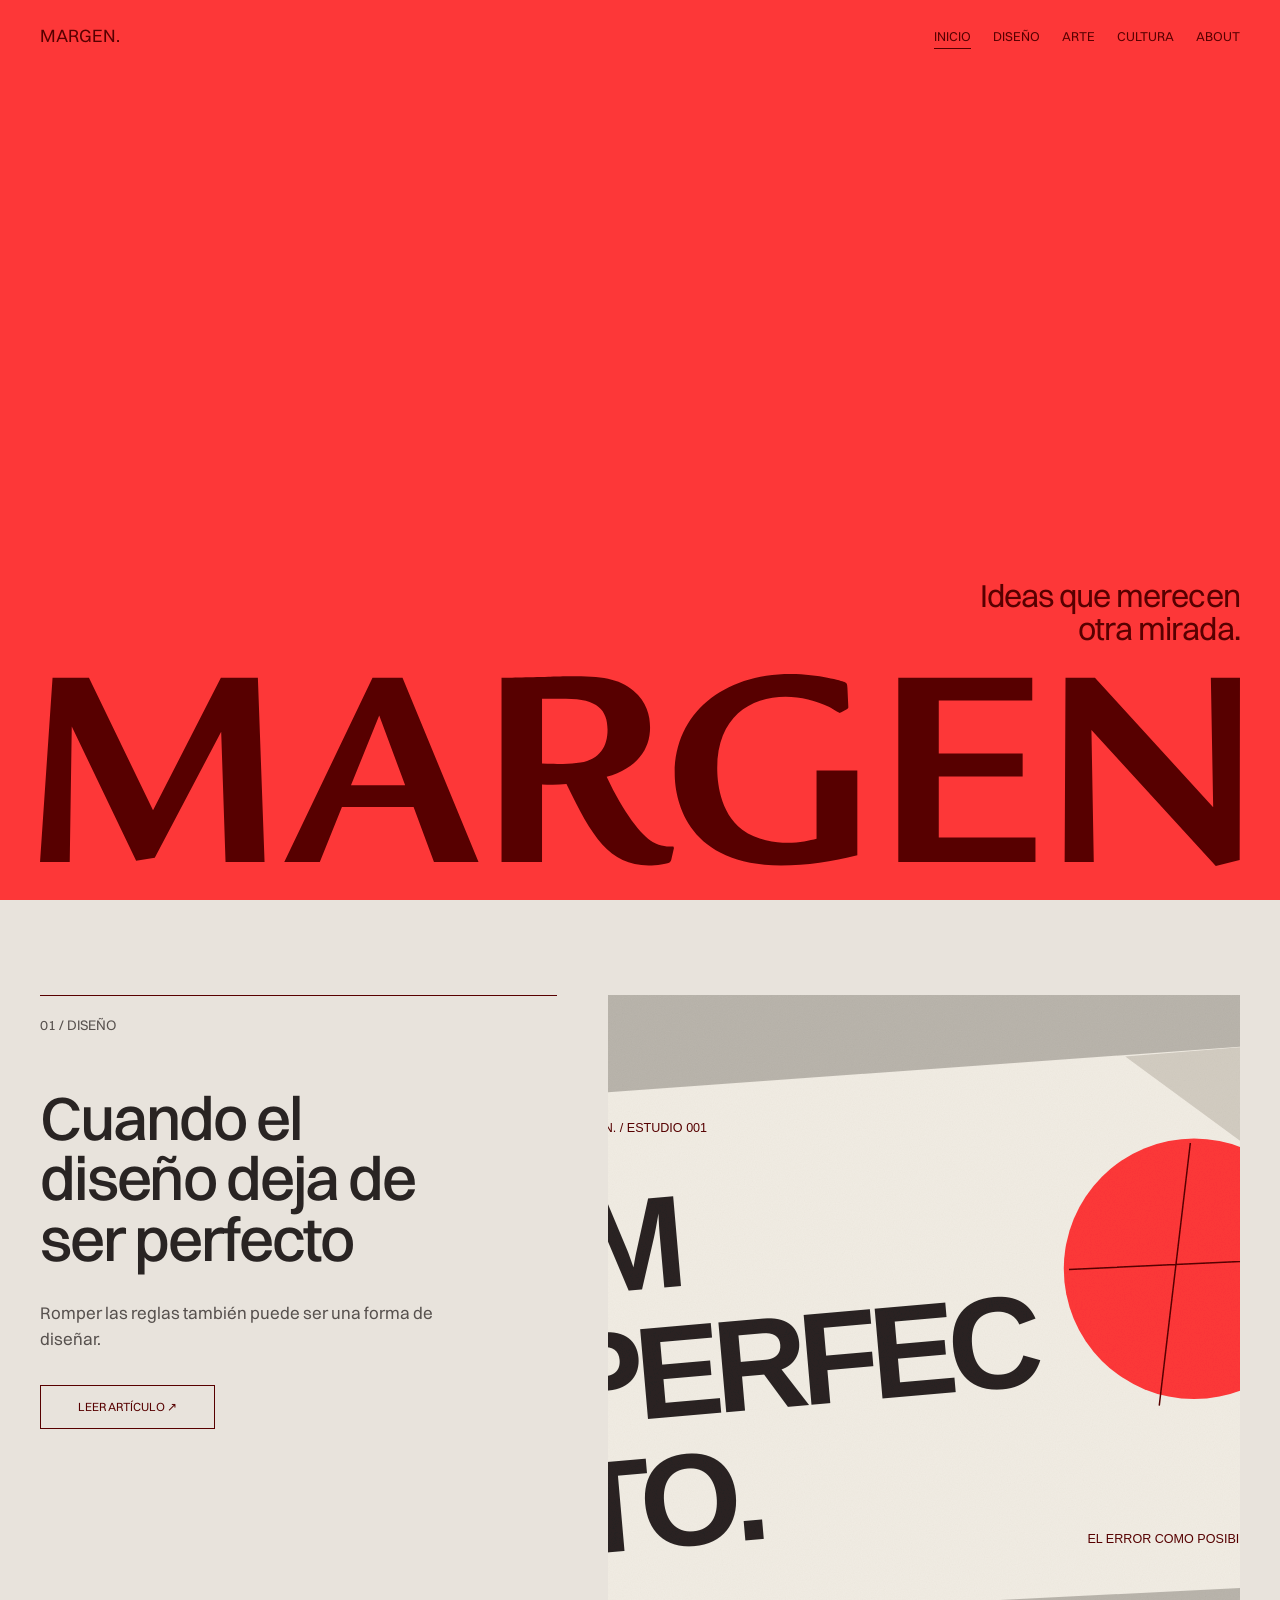
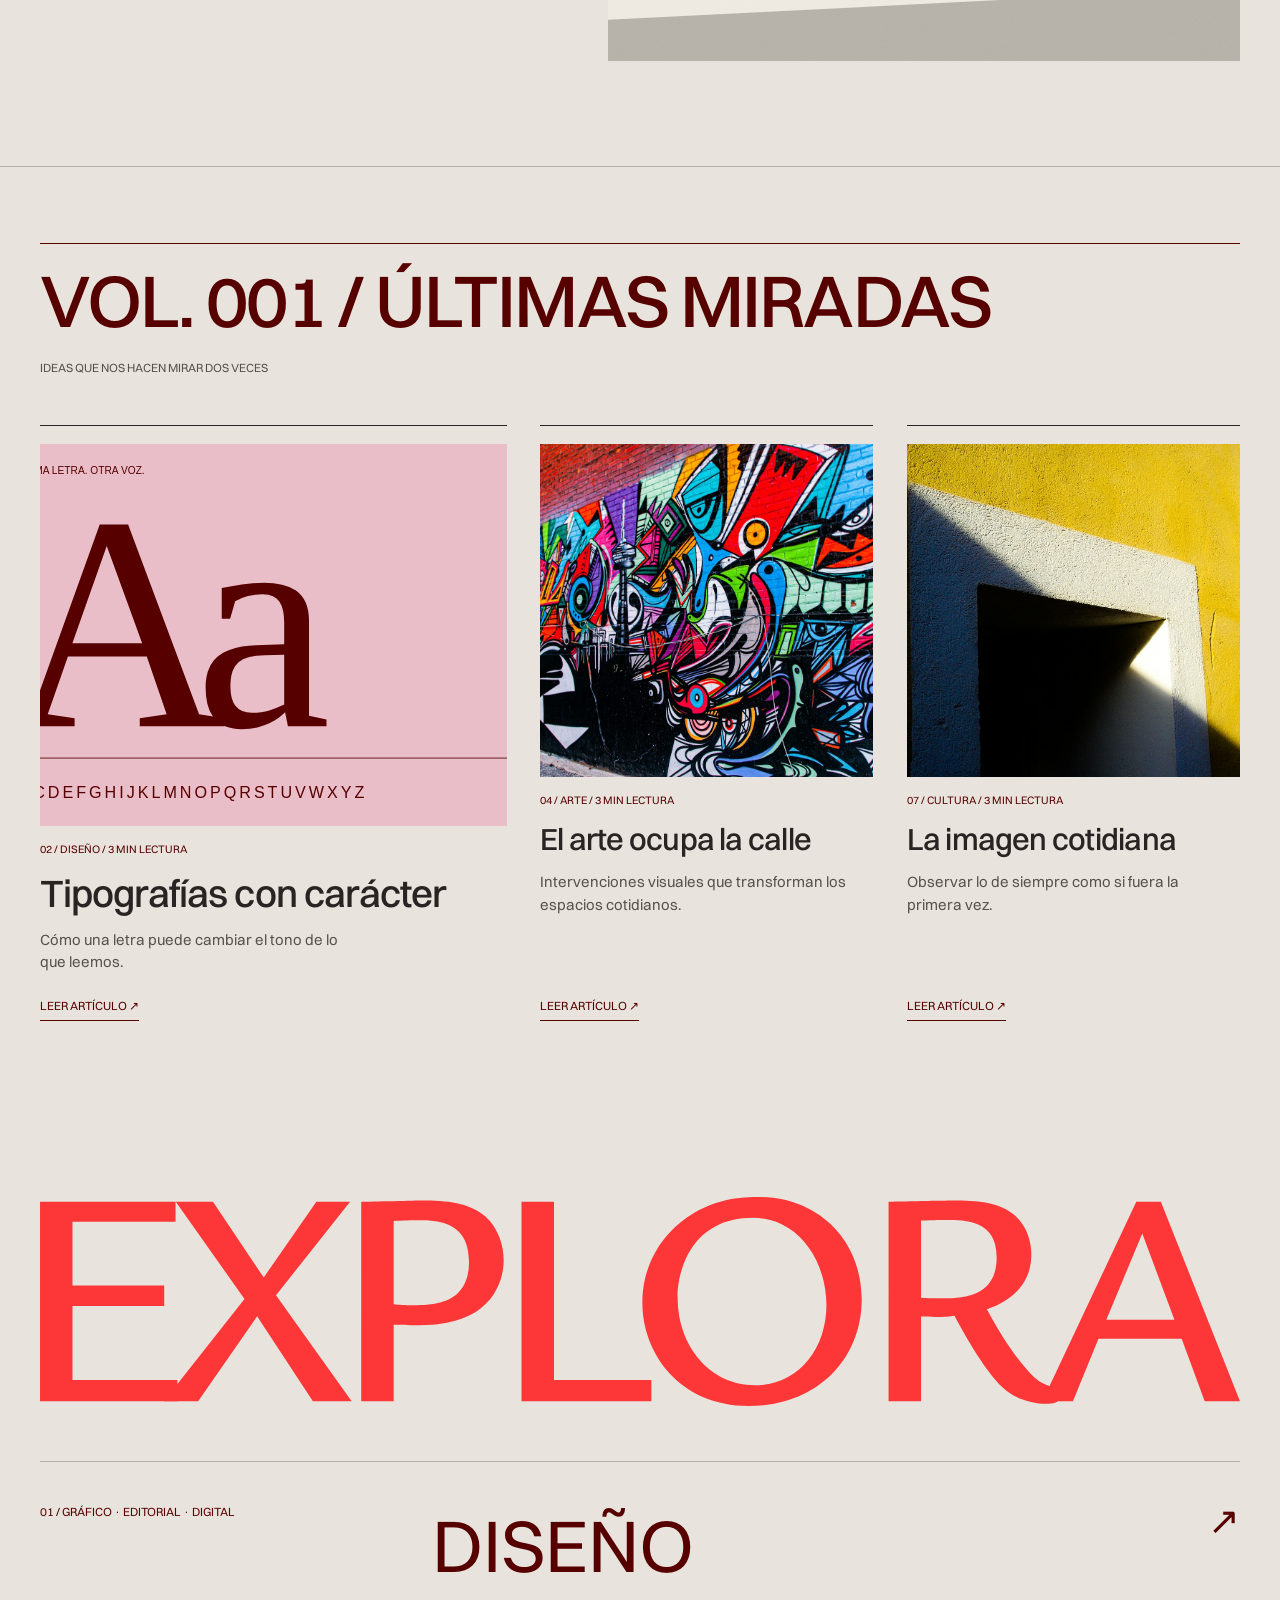
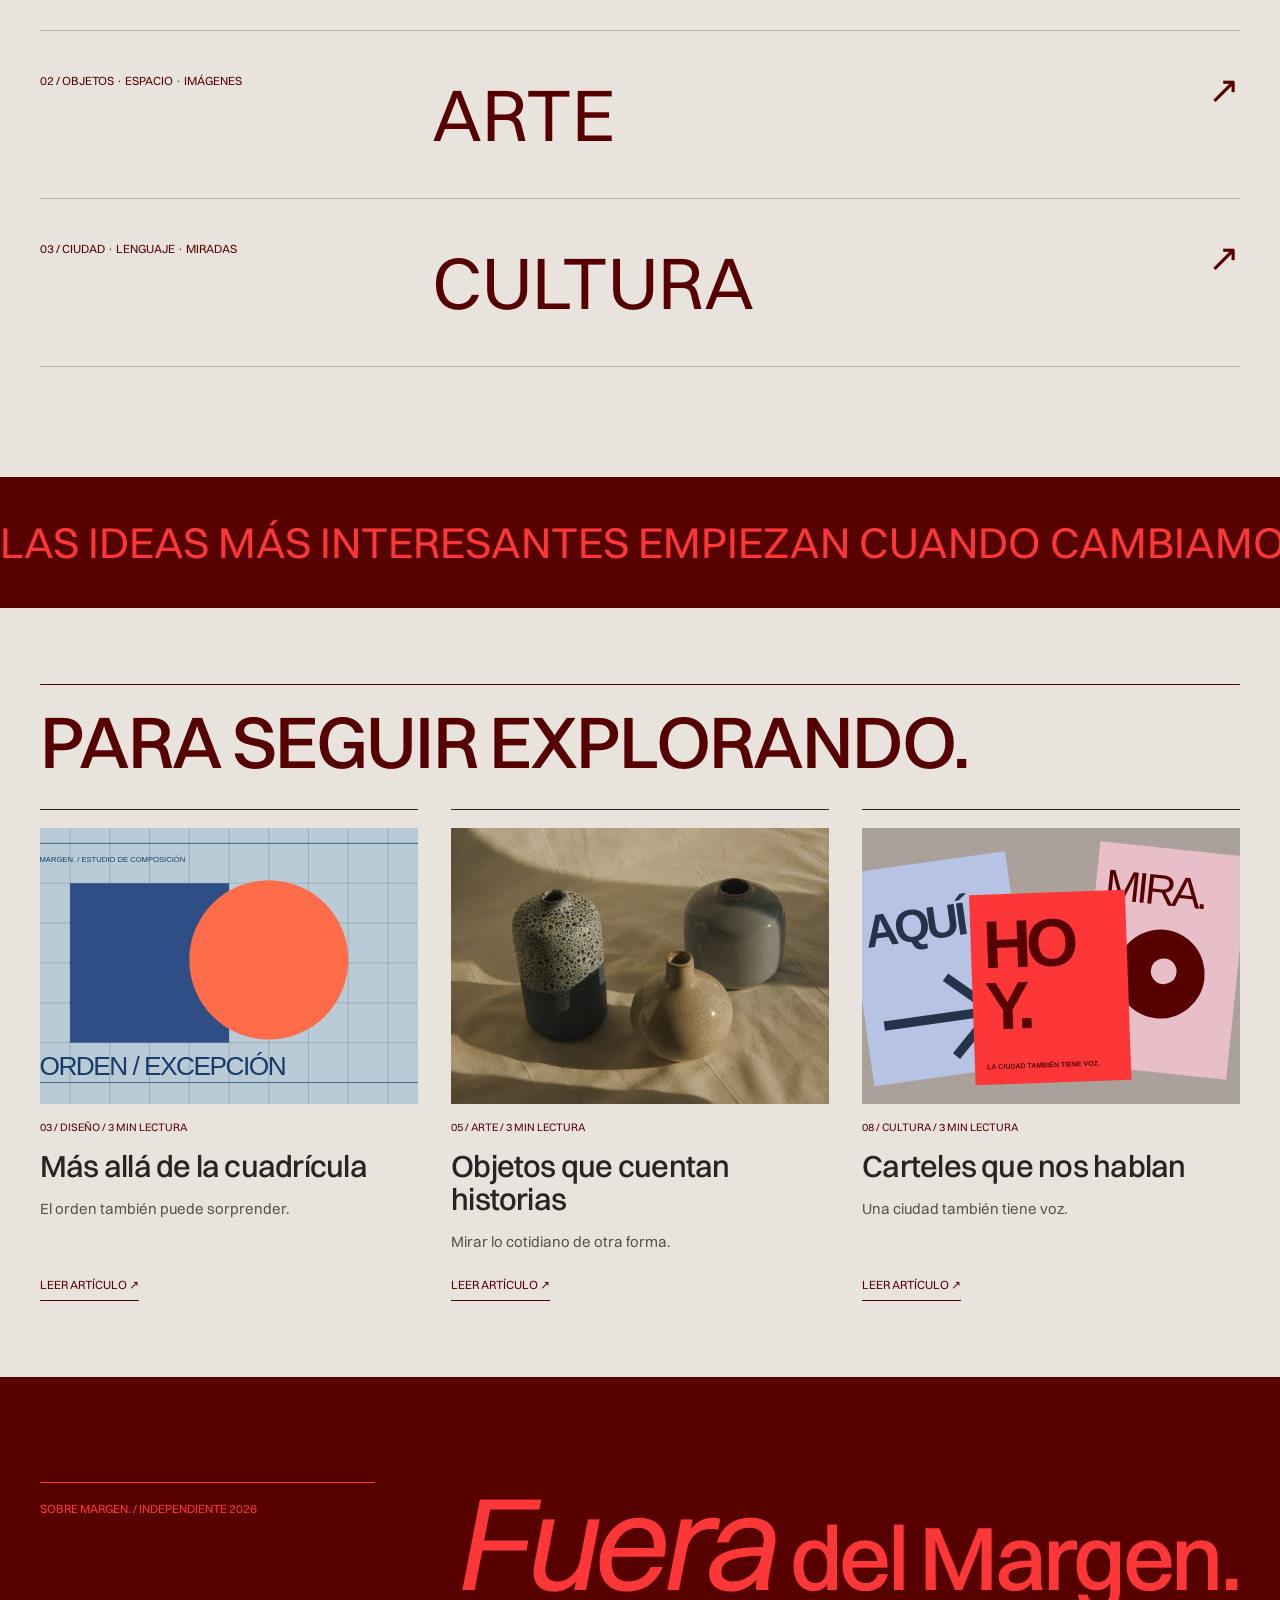
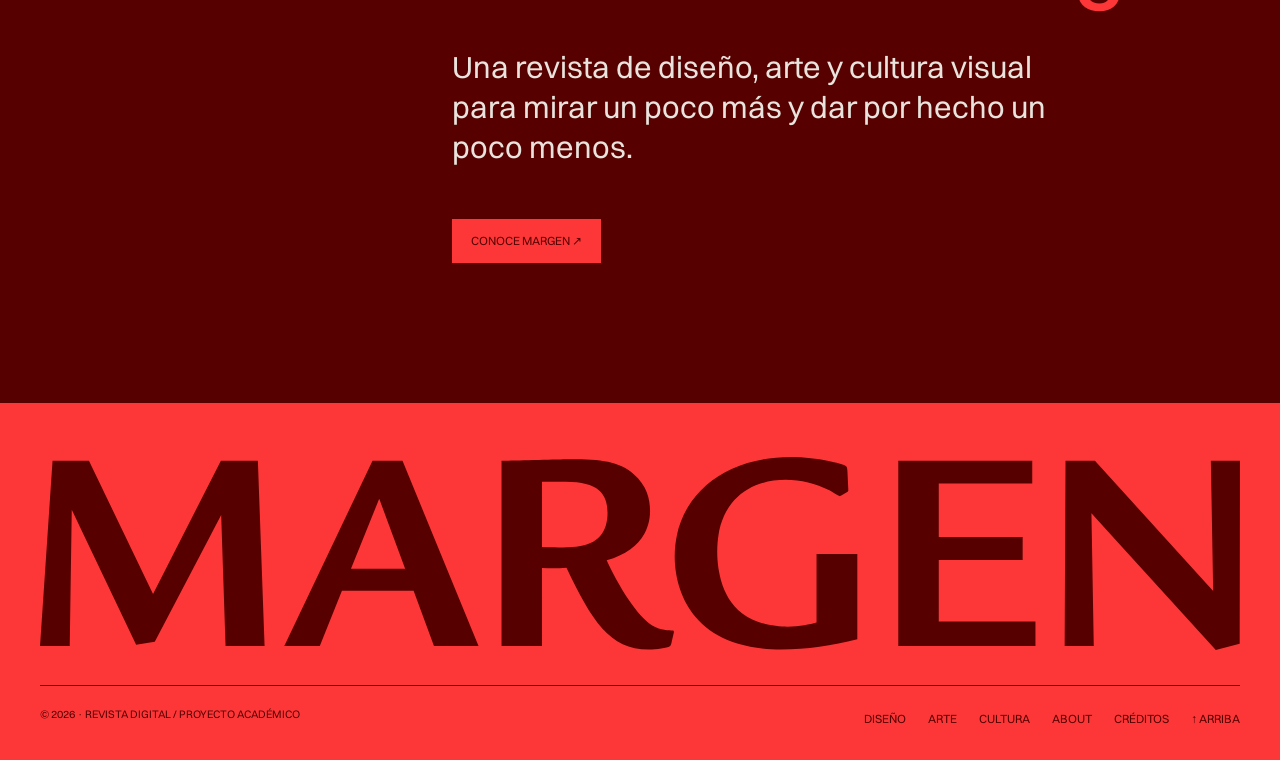
==== commit f9f25a64: "Eliminar textos añadidos a la cabecera del footer" ====
--- a/index.html
+++ b/index.html
@@ -263,10 +263,6 @@
    </section>
   </main>
   <footer class="pie">
-   <div class="pie-cabecera">
-    <p>Revista independiente de diseño, arte y cultura visual.</p>
-    <p>EDICIÓN 001 / 2026</p>
-   </div>
    <a aria-label="MARGEN, volver al inicio" class="rotulo" href="index.html">
     <img alt="MARGEN" height="218" src="assets/images/margen.svg" width="1360"/>
    </a>
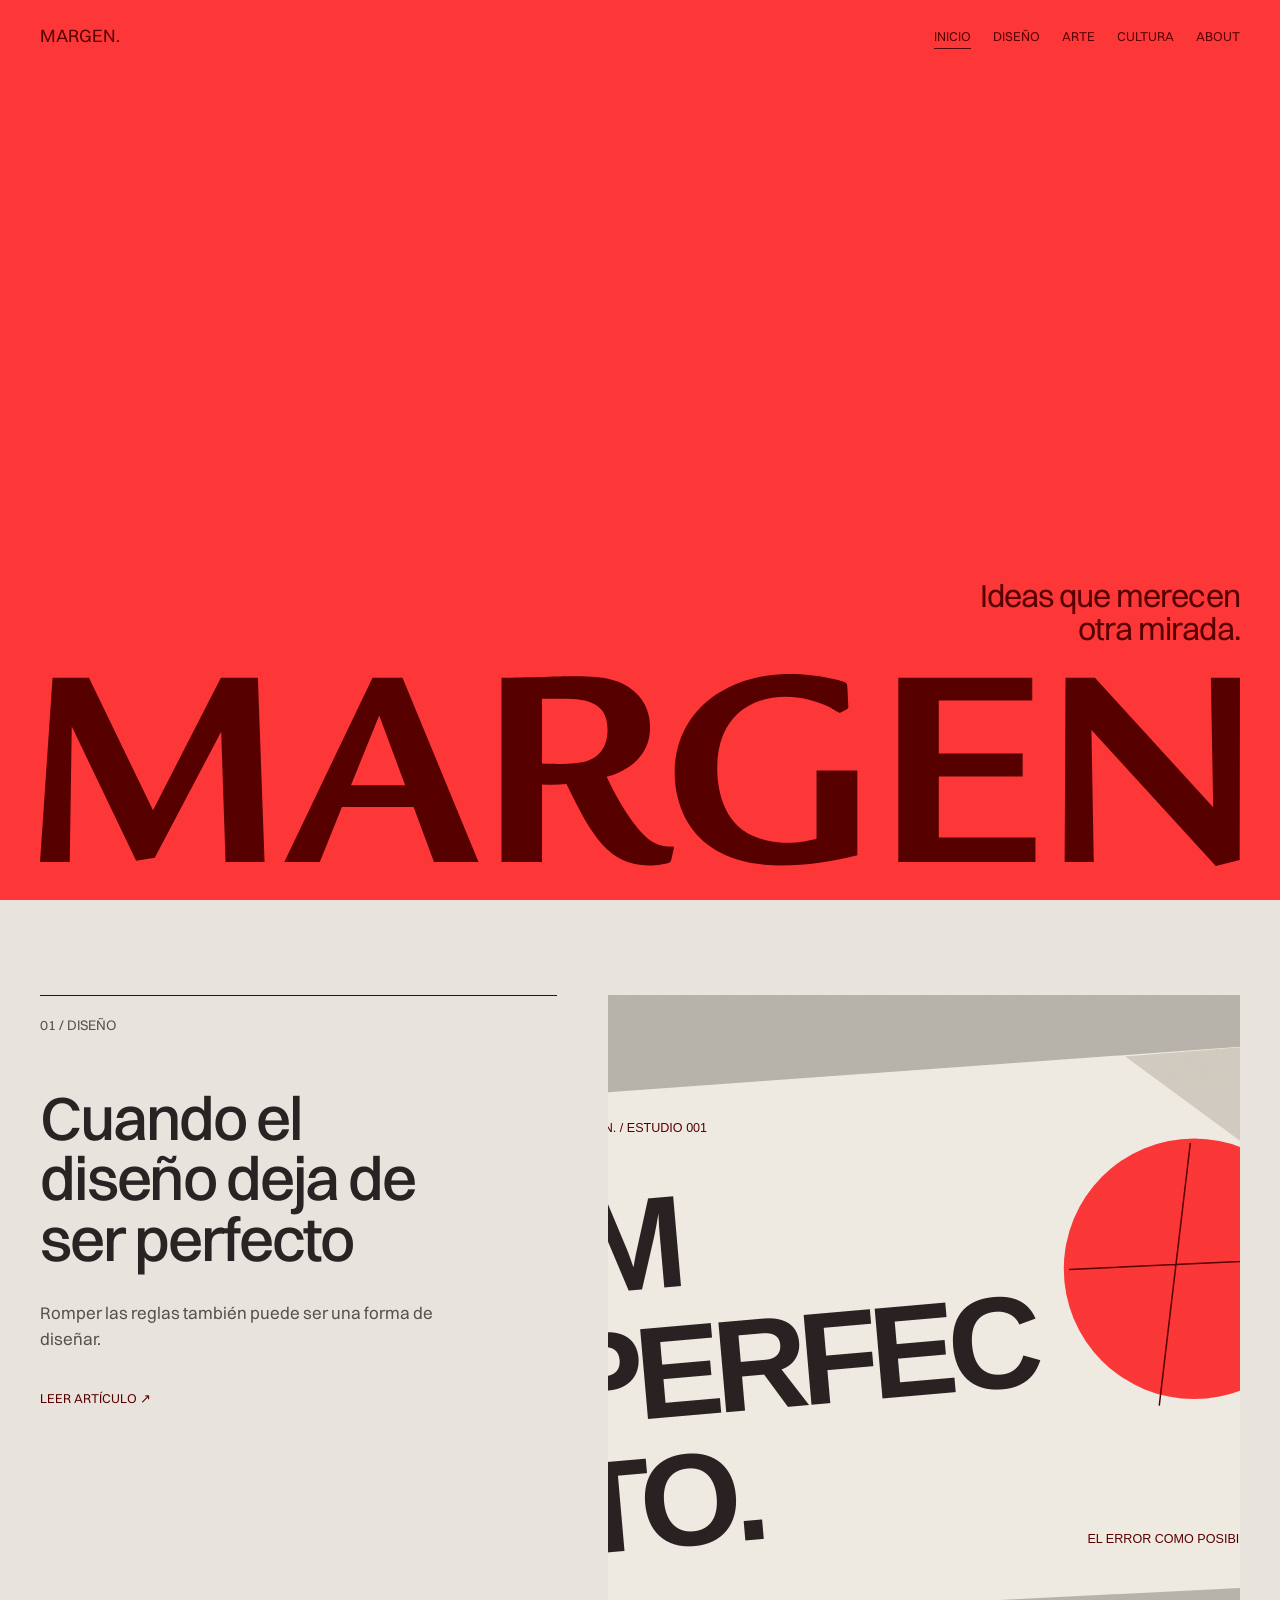
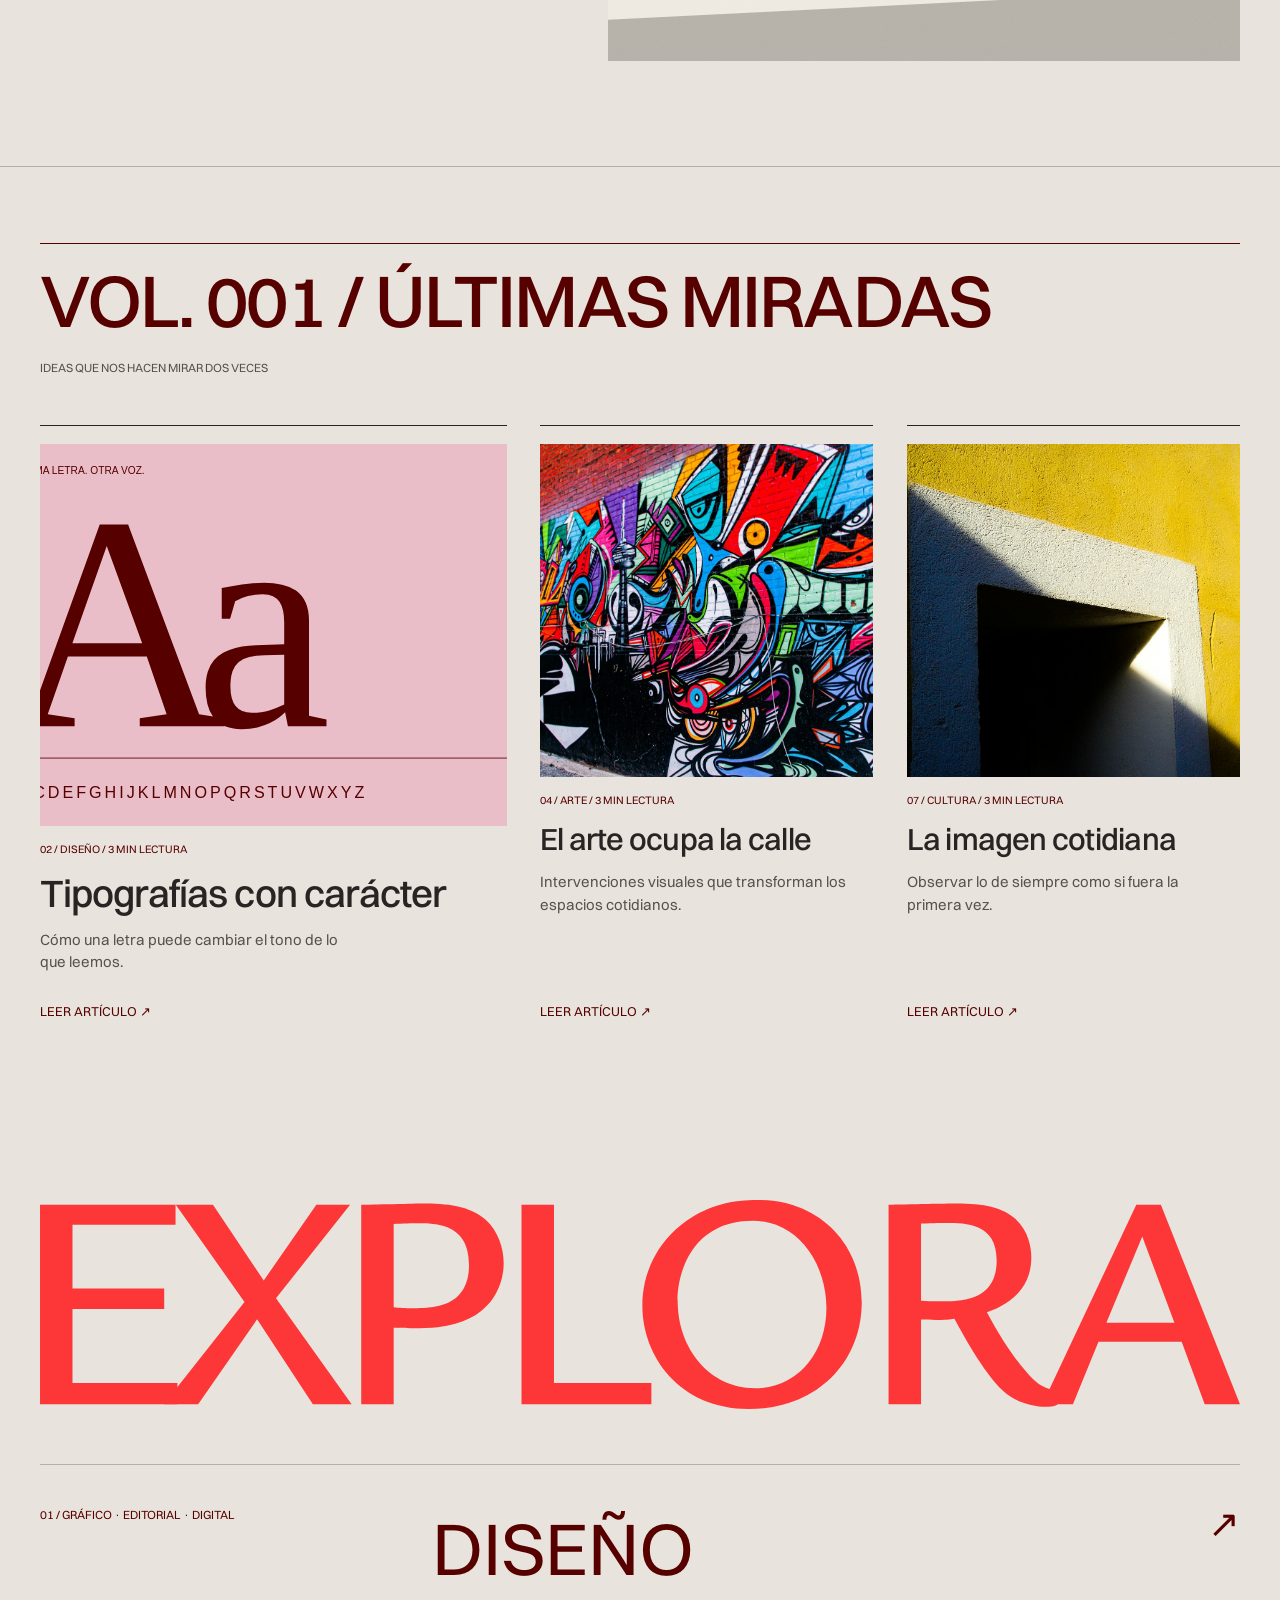
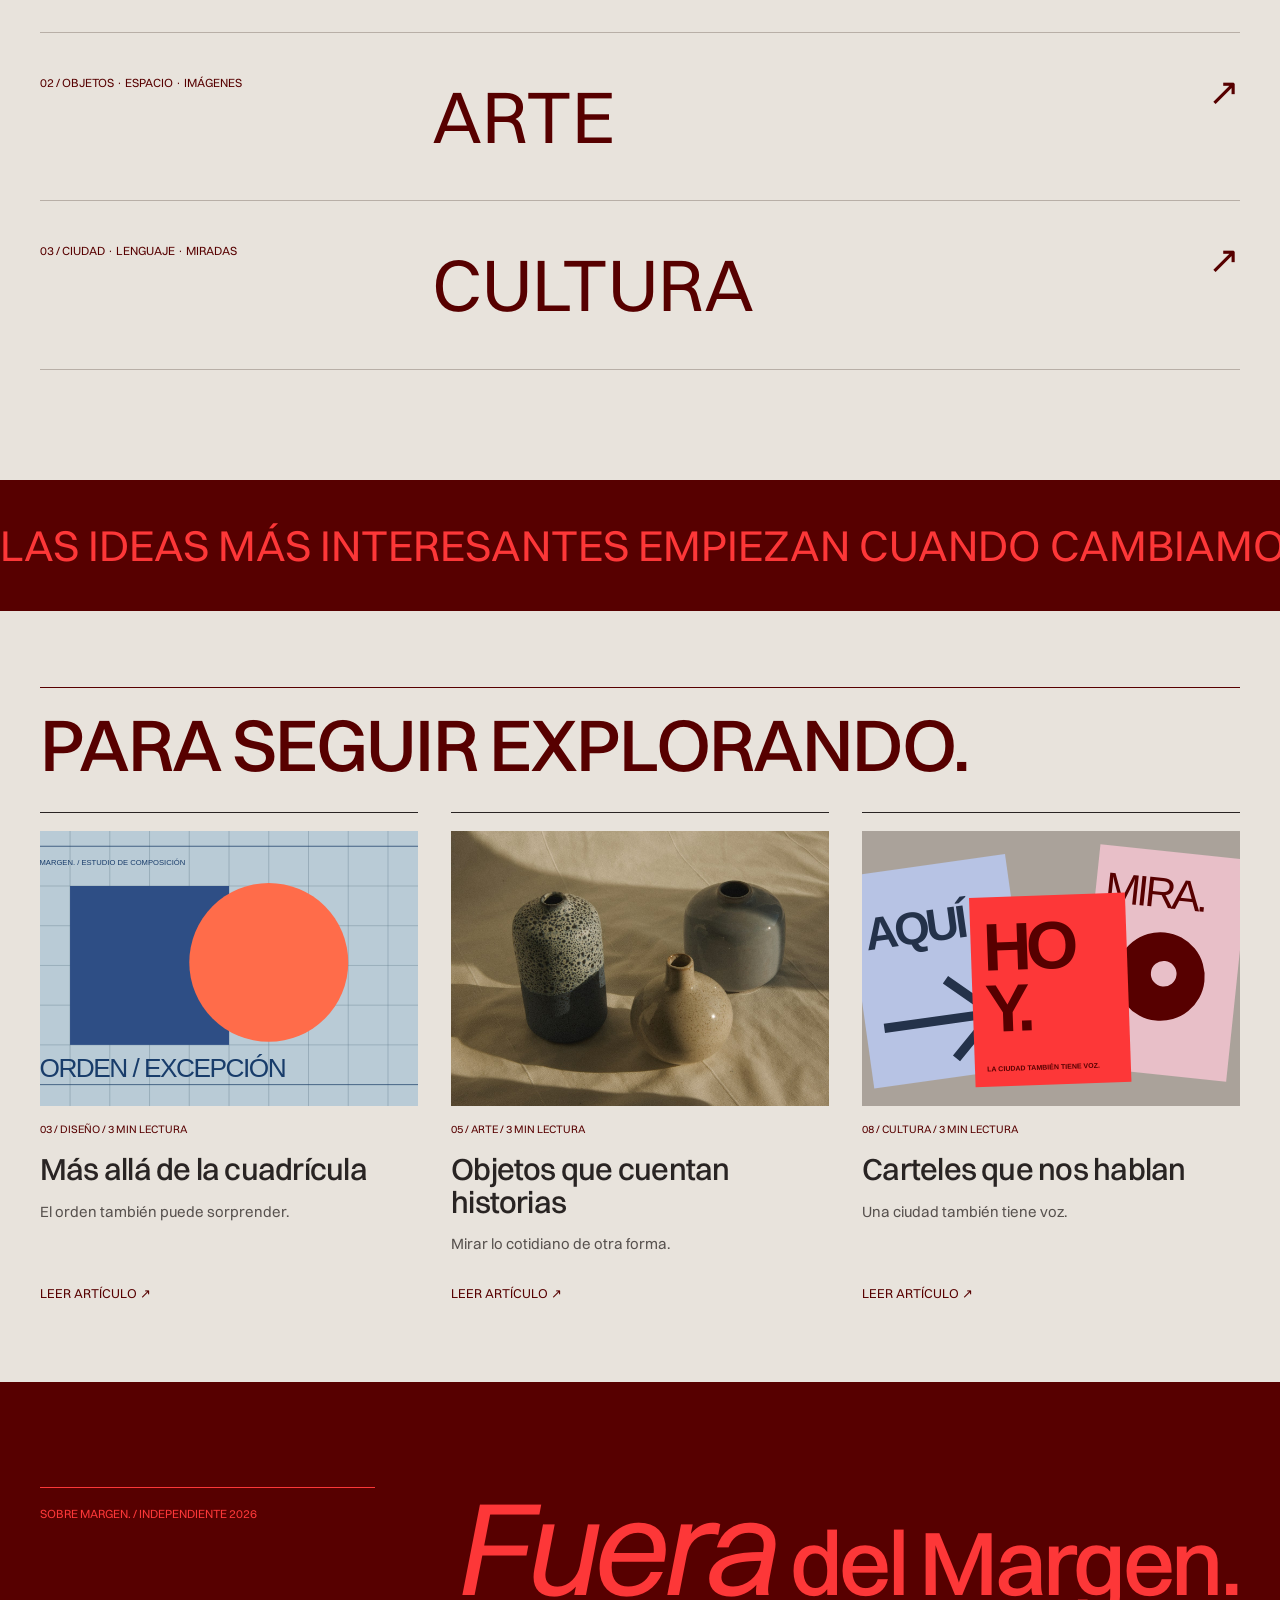
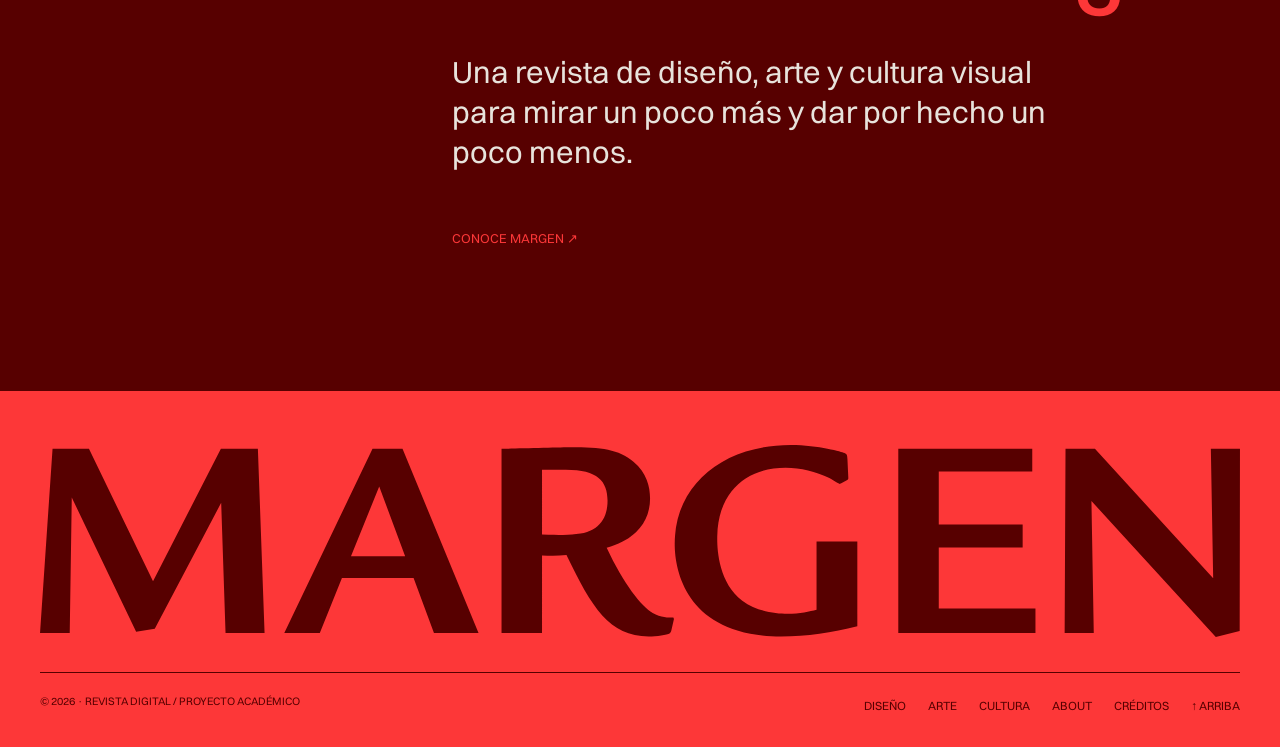
==== commit 75bb509b: "Añadir menú móvil a pantalla completa sin JavaScript" ====
--- a/index.html
+++ b/index.html
@@ -37,6 +37,29 @@
       About
      </a>
     </nav>
+    <details class="menu-movil">
+     <summary>
+      <span class="menu-abrir">MENÚ</span>
+      <span class="menu-cerrar">CERRAR ×</span>
+     </summary>
+     <nav aria-label="Navegación móvil">
+     <a aria-current="page" href="index.html">
+      Inicio
+     </a>
+     <a href="diseno.html">
+      Diseño
+     </a>
+     <a href="arte.html">
+      Arte
+     </a>
+     <a href="cultura.html">
+      Cultura
+     </a>
+     <a href="about.html">
+      About
+     </a>
+    </nav>
+    </details>
    </header>
    <div class="portada-interior">
     <p class="claim">
--- a/css/style.css
+++ b/css/style.css
@@ -146,36 +146,37 @@
 }
 
 /* Un mismo estilo para todos los botones de la revista. */
-/* Los enlaces principales tienen un aspecto más editorial, sin píldoras. */
+/* Los botones tienen el mismo aspecto de texto que los enlaces del menú. */
 .boton, .enlace {
   display: inline-flex;
   align-items: center;
-  justify-content: center;
+  justify-content: flex-start;
   width: fit-content;
-  min-height: 44px;
-  padding: 12px 18px;
-  border: 1px solid var(--granate);
+  min-height: 0;
+  padding: 4px 0;
+  border: 0;
   border-radius: 0;
   background: transparent;
   color: var(--granate);
-  font-size: 12px;
+  font-size: 13px;
   font-weight: 400;
   letter-spacing: 0;
-  text-align: center;
-  transition: background-color .25s ease, color .25s ease;
+  line-height: 1.4;
+  text-align: left;
 }
 
 .boton:hover, .enlace:hover {
-  background: var(--granate);
-  color: var(--papel);
-}
-
-/* Subrayado que aparece suavemente al pasar el ratón. */
-.cabecera nav a, .pie nav a {
+  background: transparent;
+  color: var(--granate);
+}
+
+/* Subrayado animado compartido por el menú y todos los botones. */
+.cabecera nav a, .pie nav a, .boton, .enlace {
   position: relative;
 }
 
-.cabecera nav a::after, .pie nav a::after {
+.cabecera nav a::after, .pie nav a::after,
+.boton::after, .enlace::after {
   content: '';
   position: absolute;
   bottom: 0;
@@ -189,9 +190,16 @@
 }
 
 .cabecera nav a:hover::after, .pie nav a:hover::after,
+.boton:hover::after, .enlace:hover::after,
 .cabecera nav a:focus-visible::after, .pie nav a:focus-visible::after,
+.boton:focus-visible::after, .enlace:focus-visible::after,
 .cabecera nav a[aria-current='page']::after {
   transform: scaleX(1);
+}
+
+/* El menú desplegable solo aparece en pantallas pequeñas. */
+.menu-movil {
+  display: none;
 }
 
 /* 2. NAVEGACIÓN Y PIE */
@@ -256,16 +264,6 @@
   color: var(--granate);
 }
 
-.pie-cabecera {
-  display: flex;
-  justify-content: space-between;
-  gap: 24px;
-  padding-top: 15px;
-  padding-bottom: 52px;
-  border-top: 1px solid var(--granate);
-  font-size: 13px;
-}
-
 .pie .rotulo img {
   width: 100%;
 }
@@ -350,7 +348,6 @@
 }
 
 .texto-destacado .boton {
-  min-width: 175px;
   margin-top: 34px;
 }
 
@@ -470,23 +467,13 @@
 /* Dentro de las tarjetas el enlace se trata como un pie editorial.
    Los botones principales de la web conservan su diseño. */
 .tarjeta .enlace {
-  min-height: 0;
   margin-top: auto;
-  padding: 0 0 7px;
-  border: 0;
-  border-bottom: 1px solid var(--granate);
-  border-radius: 0;
-  background: transparent;
-  color: var(--granate);
-  font-size: 12px;
-  line-height: 1.3;
-  transition: none;
+  font-size: 13px;
 }
 
 .tarjeta .enlace:hover {
   background: transparent;
   color: var(--granate);
-  transform: none;
 }
 
 .ultimas .tarjeta:first-child h3 {
@@ -617,15 +604,12 @@
 
 .manifiesto .enlace {
   justify-self: start;
-  background: var(--rojo);
-  border-color: var(--rojo);
-  color: var(--granate);
+  color: var(--rojo);
 }
 
 .manifiesto .enlace:hover {
-  background: var(--papel);
-  border-color: var(--papel);
-  color: var(--granate);
+  background: transparent;
+  color: var(--rojo);
 }
 
 .manifiesto h2 {
@@ -749,20 +733,13 @@
 .cabecera-articulo .volver {
   grid-column: 1 / -1;
   justify-self: start;
-  min-height: 0;
   margin: 0 0 60px;
-  padding: 0 0 8px;
-  border-bottom: 1px solid var(--linea);
-  border-radius: 0;
-  background: transparent;
-  color: var(--granate);
-  font-size: 12px;
+  color: var(--granate);
+  font-size: 13px;
 }
 
 .cabecera-articulo .volver:hover {
-  background: transparent;
-  color: var(--granate);
-  transform: none;
+  color: var(--granate);
 }
 
 .cabecera-articulo > .etiqueta:first-of-type {
@@ -1265,7 +1242,7 @@
   }
 
   .tarjeta .enlace {
-    font-size: 12px;
+    font-size: 13px;
   }
 
   .ultimas .tarjeta:first-child .imagen-tarjeta,
@@ -1607,11 +1584,115 @@
     font-size: 24px;
   }
 
-  .pie-cabecera {
+}
+
+/* MENÚ MÓVIL / Solo HTML y CSS (details y summary). */
+@media (max-width: 700px) {
+  :root {
+    --alto-menu: 72px;
+  }
+
+  .cabecera {
+    flex-direction: row;
+    justify-content: space-between;
+    align-items: center;
+    gap: 12px;
+  }
+
+  /* Ocultamos únicamente el menú de escritorio. */
+  .cabecera > nav {
+    display: none;
+  }
+
+  .menu-movil {
+    display: block;
+    margin-left: auto;
+    color: var(--granate);
+  }
+
+  .menu-movil summary {
+    position: relative;
+    z-index: 2;
+    padding: 16px 0;
+    list-style: none;
+    cursor: pointer;
+    font-size: 13px;
+    font-weight: 400;
+    letter-spacing: -.05em;
+    line-height: 1;
+    text-transform: uppercase;
+  }
+
+  .menu-movil summary::-webkit-details-marker {
+    display: none;
+  }
+
+  .menu-movil .menu-cerrar {
+    display: none;
+  }
+
+  /* Al abrirlo, el rojo ocupa toda la pantalla. */
+  .menu-movil[open] {
+    position: fixed;
+    inset: 0;
+    z-index: 120;
+    width: 100%;
+    height: 100vh;
+    height: 100dvh;
+    margin: 0;
+    overflow-y: auto;
+    background: var(--rojo);
+  }
+
+  .menu-movil[open] summary {
+    position: absolute;
+    top: 16px;
+    right: var(--margen);
+  }
+
+  .menu-movil[open] .menu-abrir {
+    display: none;
+  }
+
+  .menu-movil[open] .menu-cerrar {
+    display: inline;
+  }
+
+  .menu-movil nav {
+    display: flex;
     flex-direction: column;
-    gap: 8px;
-    padding-bottom: 40px;
-    font-size: 11px;
+    justify-content: center;
+    align-items: center;
+    flex-wrap: nowrap;
+    gap: 0;
+    width: 100%;
+    min-height: 100%;
+    padding: 90px 18px 70px;
+  }
+
+  .menu-movil nav a {
+    display: block;
+    padding: 5px 0;
+    font-family: 'Switzer', Arial, sans-serif;
+    font-size: clamp(50px, 13vw, 86px);
+    font-weight: 400;
+    line-height: .94;
+    letter-spacing: -.05em;
+    text-align: center;
+    text-transform: uppercase;
+  }
+
+  /* En este menú grande no hace falta subrayado. */
+  .menu-movil nav a::after {
+    display: none;
+  }
+
+  body:has(.menu-movil[open]) {
+    overflow: hidden;
+  }
+
+  body:has(.menu-movil[open]) .cabecera .marca {
+    visibility: hidden;
   }
 }
 
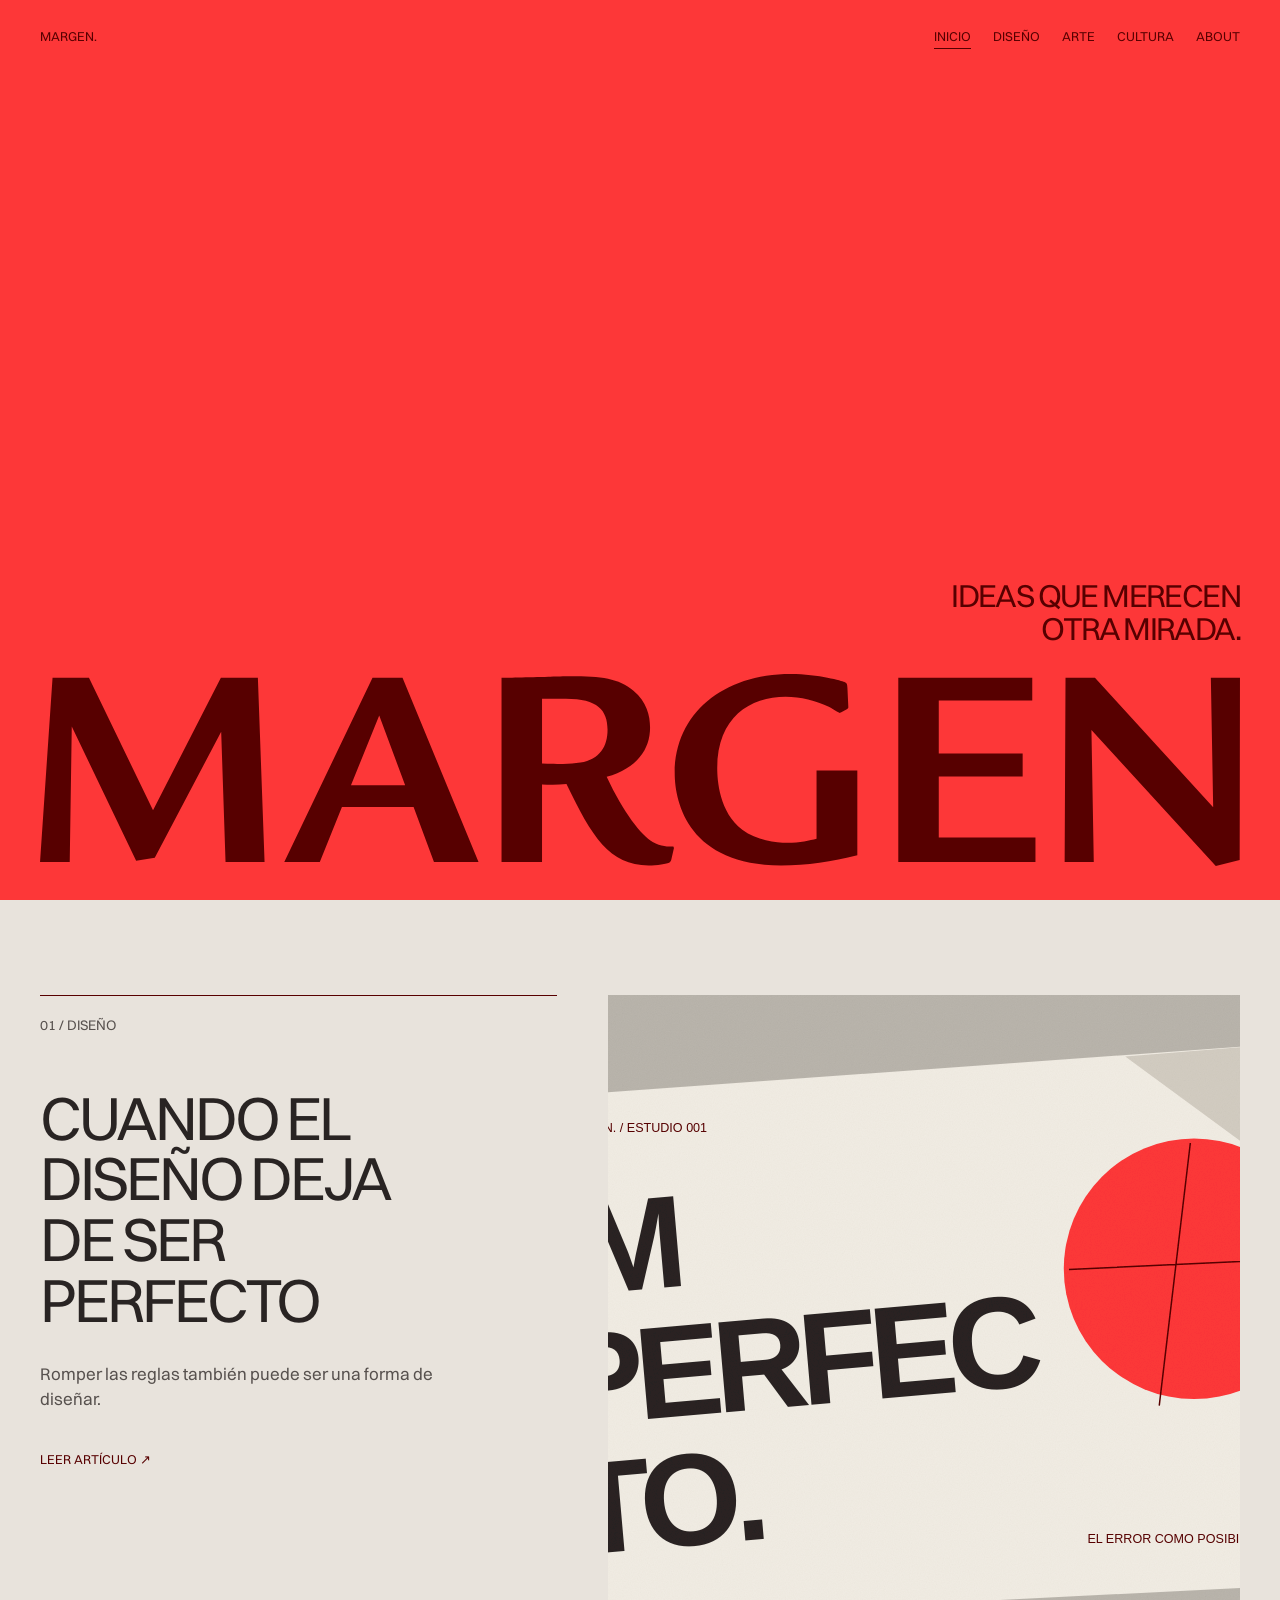
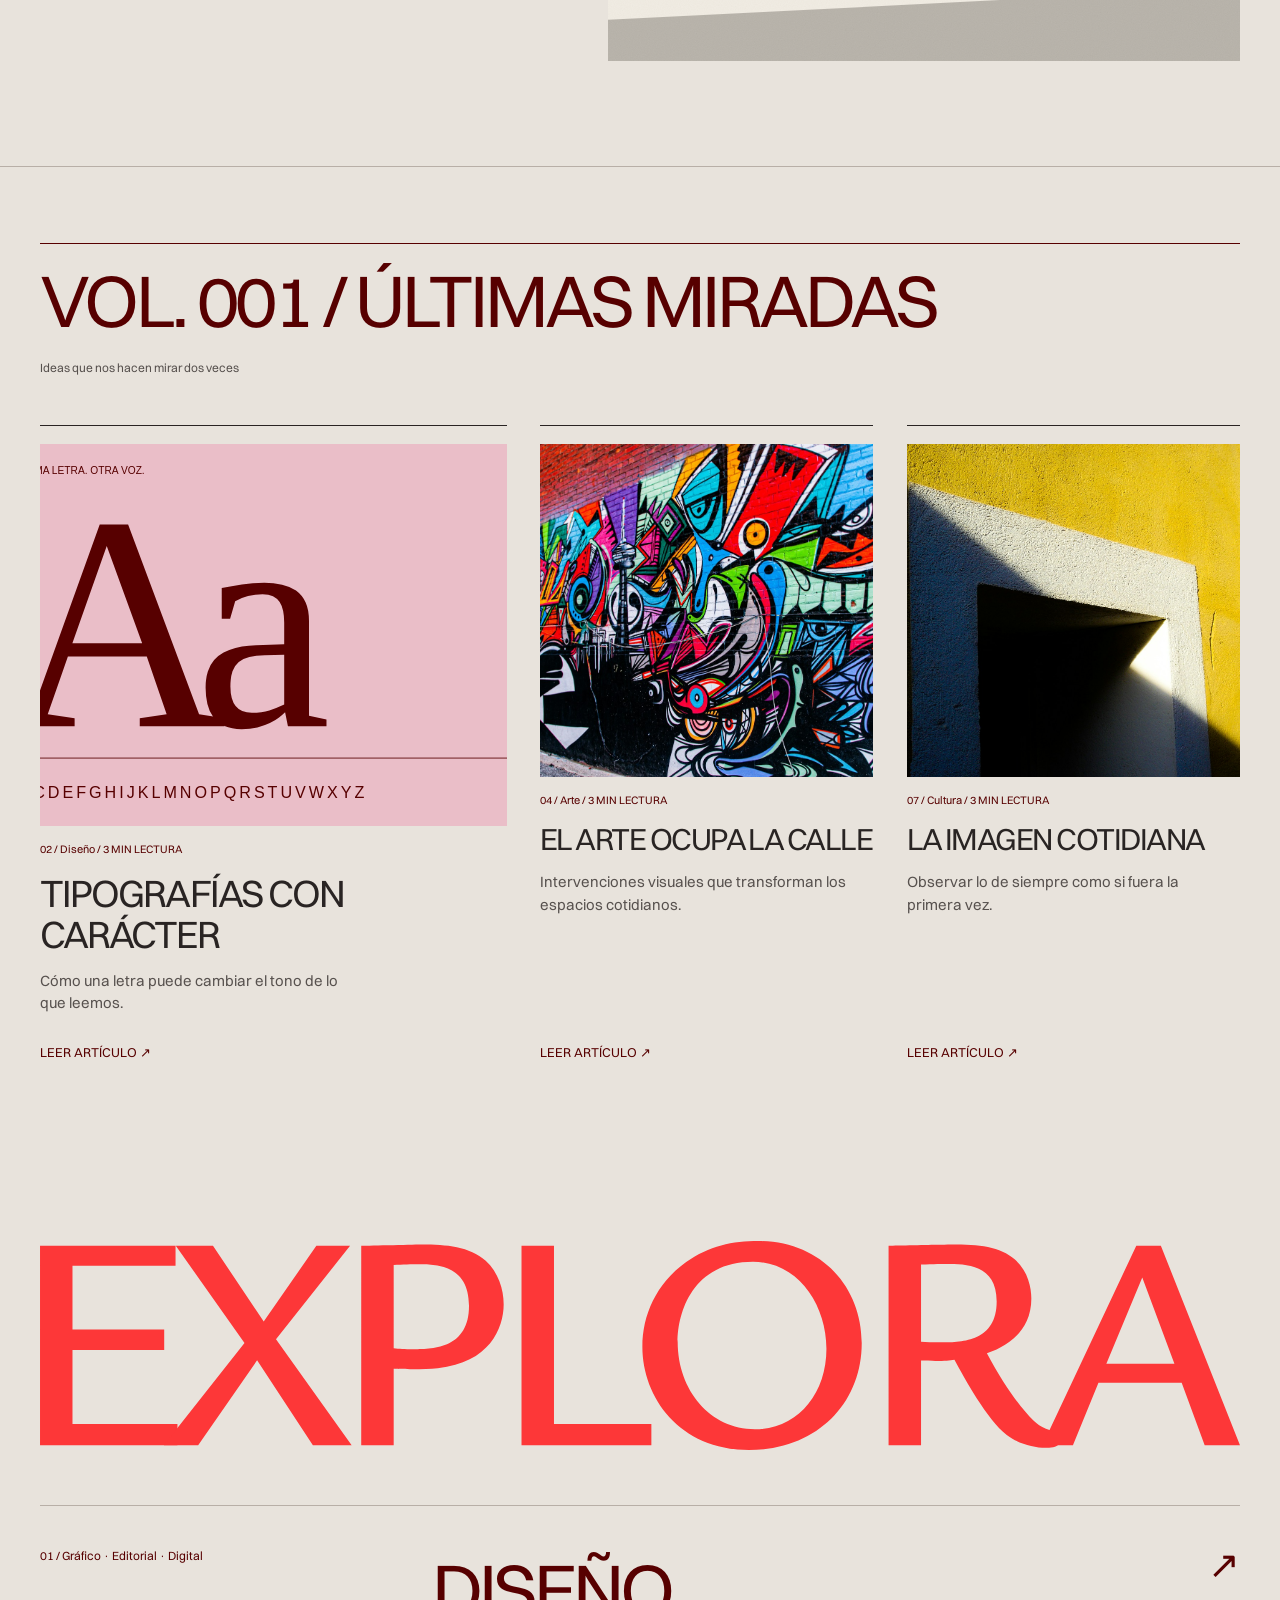
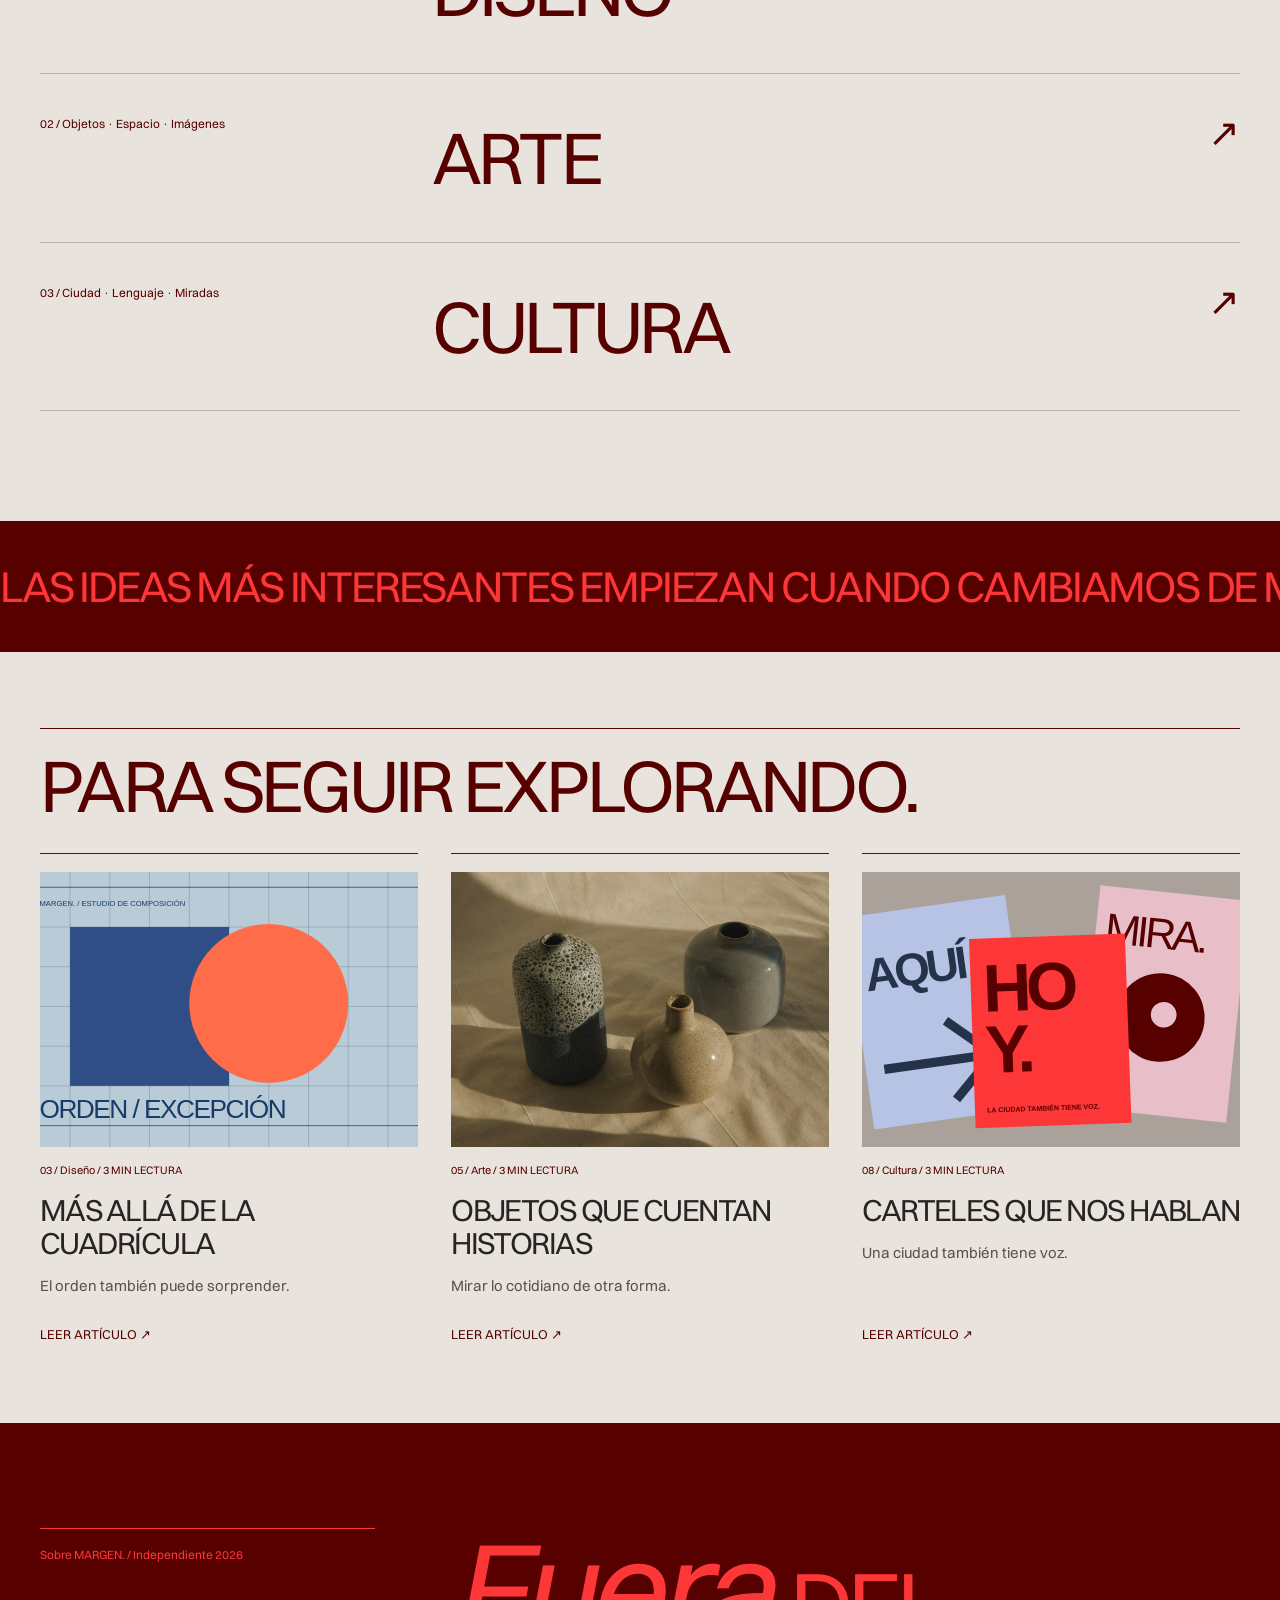
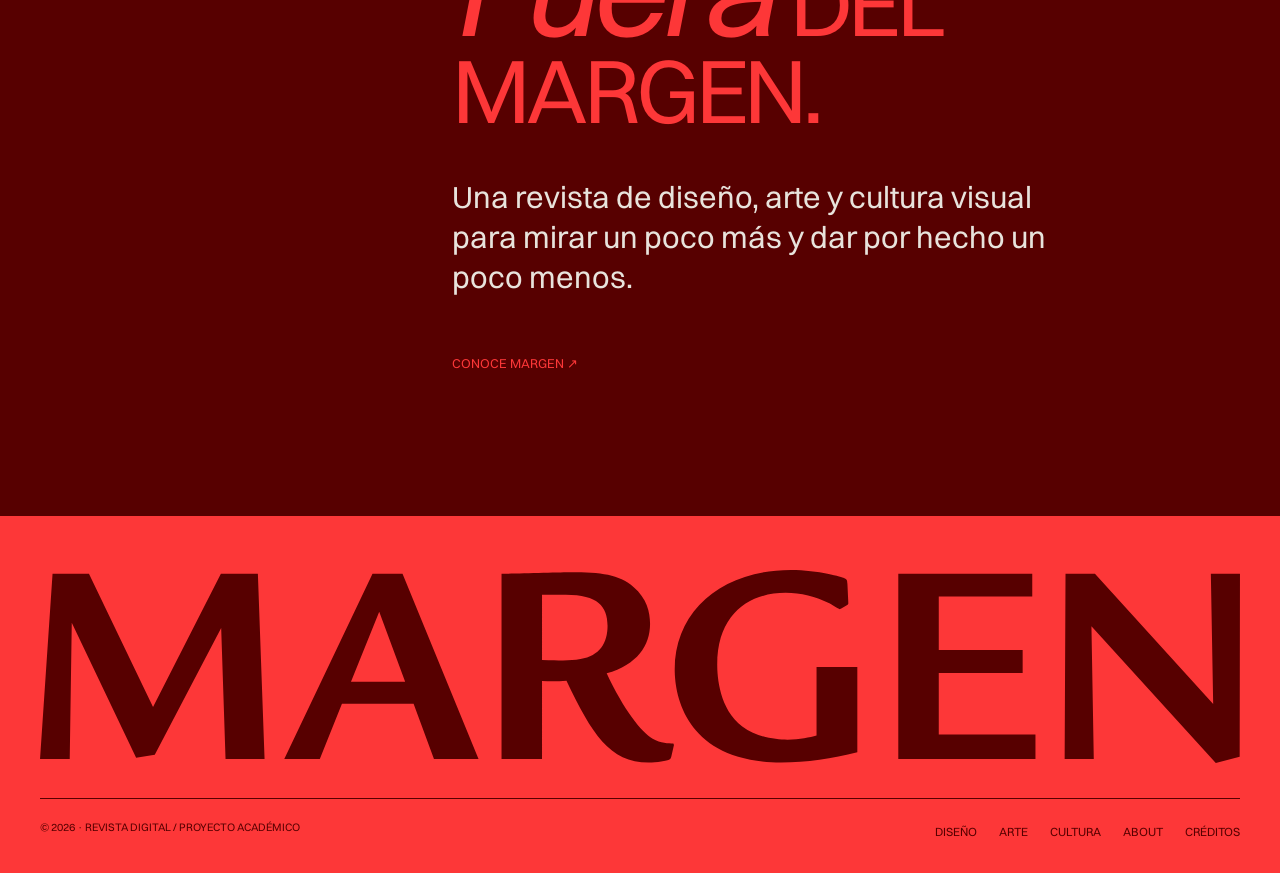
==== commit d2d83670: "Eliminar enlace Arriba del footer" ====
--- a/index.html
+++ b/index.html
@@ -37,29 +37,18 @@
       About
      </a>
     </nav>
-    <details class="menu-movil">
-     <summary>
-      <span class="menu-abrir">MENÚ</span>
-      <span class="menu-cerrar">CERRAR ×</span>
-     </summary>
-     <nav aria-label="Navegación móvil">
-     <a aria-current="page" href="index.html">
-      Inicio
-     </a>
-     <a href="diseno.html">
-      Diseño
-     </a>
-     <a href="arte.html">
-      Arte
-     </a>
-     <a href="cultura.html">
-      Cultura
-     </a>
-     <a href="about.html">
-      About
-     </a>
+    <input class="menu-toggle" id="menu-toggle" type="checkbox" aria-label="Abrir o cerrar navegación"/>
+    <label class="menu-boton" for="menu-toggle">
+     <span class="menu-abrir">MENÚ</span>
+     <span class="menu-cerrar">CERRAR ×</span>
+    </label>
+    <nav class="menu-movil" aria-label="Navegación móvil">
+     <a aria-current="page" href="index.html">Inicio</a>
+     <a href="diseno.html">Diseño</a>
+     <a href="arte.html">Arte</a>
+     <a href="cultura.html">Cultura</a>
+     <a href="about.html">About</a>
     </nav>
-    </details>
    </header>
    <div class="portada-interior">
     <p class="claim">
@@ -309,9 +298,6 @@
      <a href="creditos.html">
       Créditos
      </a>
-     <a href="#arriba">
-      ↑ Arriba
-     </a>
     </nav>
    </div>
   </footer>
--- a/css/style.css
+++ b/css/style.css
@@ -1,3 +1,6 @@
+/* Switzer Light (300) desde Fontshare; los demás pesos son locales. */
+@import url('https://api.fontshare.com/v2/css?f[]=switzer@300&display=swap');
+
 /* MARGEN — estilos compartidos de toda la revista.
    1. Fuentes y base / 2. Navegación / 3. Home / 4. Interiores / 5. Responsive */
 
@@ -66,7 +69,7 @@
   margin: 0;
   background: var(--papel);
   color: var(--texto-suave);
-  font-weight: 400;
+  font-weight: 300;
   font-family: 'Switzer', Arial, sans-serif;
   font-size: 17px;
   line-height: 1.4;
@@ -77,9 +80,23 @@
   margin: 0;
 }
 
+/* Todos los títulos usan Switzer Regular, mayúsculas y -5 % de tracking. */
 h1, h2, h3 {
-  font-weight: 500;
+  font-family: 'Switzer', Arial, sans-serif;
+  font-weight: 400;
+  font-style: normal;
+  letter-spacing: -.05em;
+  text-transform: uppercase;
   line-height: .98;
+}
+
+/* Textos de lectura, pies y notas: Switzer Light y tracking 0.
+   Respetamos las mayúsculas iniciales y los nombres propios del HTML. */
+p, li, figcaption, blockquote {
+  font-family: 'Switzer', Arial, sans-serif;
+  font-weight: 300;
+  letter-spacing: 0;
+  text-transform: none;
 }
 
 h2 {
@@ -131,13 +148,24 @@
   padding: 76px var(--margen);
 }
 
-.etiqueta, .enlace, .boton, nav, .marca {
+.enlace, .boton, nav, .marca {
   text-transform: uppercase;
 }
 
 .etiqueta {
+  font-family: 'Switzer', Arial, sans-serif;
   font-size: 14px;
+  font-weight: 300;
+  letter-spacing: 0;
+  text-transform: none;
   color: var(--texto-suave);
+}
+
+/* Si una etiqueta es un título, conserva las mayúsculas de los títulos. */
+h1.etiqueta, h2.etiqueta, h3.etiqueta {
+  font-weight: 400;
+  letter-spacing: -.05em;
+  text-transform: uppercase;
 }
 
 /* Sobre rojo se conserva el granate para mantener un buen contraste. */
@@ -198,7 +226,7 @@
 }
 
 /* El menú desplegable solo aparece en pantallas pequeñas. */
-.menu-movil {
+.menu-movil, .menu-boton, .menu-toggle {
   display: none;
 }
 
@@ -227,8 +255,10 @@
 }
 
 .marca {
-  font-size: 18px;
+  font-family: 'Switzer', Arial, sans-serif;
+  font-size: 13px;
   font-weight: 400;
+  letter-spacing: 0;
 }
 
 nav {
@@ -312,7 +342,8 @@
   font-size: clamp(24px, 2.5vw, 42px);
   font-weight: 400;
   line-height: 1.03;
-  letter-spacing: -.025em;
+  letter-spacing: -.05em;
+  text-transform: uppercase;
   text-align: right;
 }
 
@@ -335,7 +366,7 @@
   margin-top: 52px;
   font-size: clamp(43px, 4.8vw, 82px);
   line-height: .99;
-  letter-spacing: -.035em;
+  letter-spacing: -.05em;
   color: var(--tinta);
 }
 
@@ -375,7 +406,7 @@
   border-top: 1px solid var(--granate);
   text-transform: uppercase;
   line-height: .98;
-  letter-spacing: -.025em;
+  letter-spacing: -.05em;
 }
 
 .subtitulo {
@@ -451,8 +482,8 @@
   color: var(--tinta);
   font-size: clamp(28px, 2.4vw, 38px);
   line-height: 1.07;
-  letter-spacing: -.025em;
-  text-transform: none;
+  letter-spacing: -.05em;
+  text-transform: uppercase;
 }
 
 .tarjeta > p:not(.etiqueta) {
@@ -514,7 +545,10 @@
 }
 
 .nombre-categoria {
+  font-family: 'Switzer', Arial, sans-serif;
   font-size: clamp(48px, 5.76vw, 100px);
+  font-weight: 400;
+  letter-spacing: -.05em;
   text-transform: uppercase;
   transition: transform .3s ease;
 }
@@ -542,6 +576,13 @@
   color: var(--rojo);
   font-size: clamp(30px, 3.4vw, 60px);
   font-weight: 400;
+  letter-spacing: -.05em;
+  text-transform: uppercase;
+}
+
+.cita p {
+  font-weight: 400;
+  letter-spacing: inherit;
   text-transform: uppercase;
 }
 
@@ -617,7 +658,7 @@
   margin: 0;
   font-size: clamp(65px, 7.1vw, 125px);
   line-height: .93;
-  letter-spacing: -.04em;
+  letter-spacing: -.05em;
 }
 
 em {
@@ -625,15 +666,15 @@
 }
 
 /* «Fuera» utiliza ITC Legacy Sans Std Medium Italic.
-   Para verlo en todos los dispositivos hace falta añadir la fuente web con licencia. */
-.manifiesto h2 em,
-.cabecera-seccion h1 em {
+   Hace falta el archivo de la fuente para verla correctamente en otros dispositivos. */
+.manifiesto h2 em {
   font-family: 'ITC Legacy Sans Std', 'ITC Legacy Sans', 'Switzer', Arial, sans-serif;
   font-size: 133px;
   font-weight: 500;
   font-style: italic;
-  letter-spacing: -0.05em;
+  letter-spacing: -.05em;
   line-height: .9;
+  text-transform: none;
 }
 
 .entradilla {
@@ -760,7 +801,7 @@
   color: var(--granate);
   font-size: clamp(52px, 6.6vw, 108px);
   line-height: .93;
-  letter-spacing: -.04em;
+  letter-spacing: -.05em;
   overflow-wrap: break-word;
 }
 
@@ -870,7 +911,7 @@
   color: var(--granate);
   font-size: 72px;
   line-height: .76;
-  font-weight: 500;
+  font-weight: 400;
 }
 
 .lectura-articulo > section {
@@ -902,7 +943,7 @@
   color: var(--tinta);
   font-size: clamp(28px, 2.7vw, 35px);
   line-height: 1.13;
-  letter-spacing: -.025em;
+  letter-spacing: -.05em;
 }
 
 .lectura-articulo p {
@@ -955,7 +996,8 @@
   color: var(--texto-suave);
   font-size: 11px;
   line-height: 1.5;
-  text-transform: uppercase;
+  text-transform: none;
+  letter-spacing: 0;
   flex-wrap: wrap;
 }
 
@@ -1009,7 +1051,7 @@
   margin-bottom: 44px;
   font-size: clamp(48px, 5.3vw, 88px);
   line-height: 1;
-  letter-spacing: -.035em;
+  letter-spacing: -.05em;
 }
 
 .sobre-grid p:not(.etiqueta) {
@@ -1030,7 +1072,7 @@
   margin-bottom: 75px;
   color: var(--rojo);
   font-size: clamp(54px, 6.6vw, 110px);
-  letter-spacing: -.035em;
+  letter-spacing: -.05em;
 }
 
 .principios .rejilla {
@@ -1279,8 +1321,7 @@
     margin-top: 70px;
   }
 
-  .manifiesto h2 em,
-  .cabecera-seccion h1 em {
+  .manifiesto h2 em {
     font-size: clamp(64px, 16vw, 100px);
   }
 
@@ -1290,6 +1331,11 @@
 
   .pie-inferior {
     gap: 20px;
+  }
+
+  /* En móvil el pie conserva el logo y el copyright, sin repetir el menú. */
+  .pie nav {
+    display: none;
   }
 
   .cabecera-seccion h1 {
@@ -1586,7 +1632,7 @@
 
 }
 
-/* MENÚ MÓVIL / Solo HTML y CSS (details y summary). */
+/* MENÚ MÓVIL: un checkbox permite abrirlo sin JavaScript. */
 @media (max-width: 700px) {
   :root {
     --alto-menu: 72px;
@@ -1599,23 +1645,28 @@
     gap: 12px;
   }
 
-  /* Ocultamos únicamente el menú de escritorio. */
-  .cabecera > nav {
+  .cabecera > nav:not(.menu-movil) {
     display: none;
   }
 
-  .menu-movil {
+  /* El interruptor sigue accesible con teclado, pero no se ve. */
+  .menu-toggle {
     display: block;
+    position: absolute;
+    width: 1px;
+    height: 1px;
+    overflow: hidden;
+    clip-path: inset(50%);
+  }
+
+  .menu-boton {
+    display: block;
+    position: relative;
+    z-index: 130;
     margin-left: auto;
+    padding: 16px 0;
+    cursor: pointer;
     color: var(--granate);
-  }
-
-  .menu-movil summary {
-    position: relative;
-    z-index: 2;
-    padding: 16px 0;
-    list-style: none;
-    cursor: pointer;
     font-size: 13px;
     font-weight: 400;
     letter-spacing: -.05em;
@@ -1623,54 +1674,40 @@
     text-transform: uppercase;
   }
 
-  .menu-movil summary::-webkit-details-marker {
+  .menu-toggle:focus-visible + .menu-boton {
+    outline: 2px solid var(--granate);
+    outline-offset: 4px;
+  }
+
+  .menu-cerrar {
     display: none;
   }
 
-  .menu-movil .menu-cerrar {
-    display: none;
-  }
-
-  /* Al abrirlo, el rojo ocupa toda la pantalla. */
-  .menu-movil[open] {
+  /* El menú sigue presente cuando está cerrado; así se reinicia
+     la transición de las letras cada vez que volvemos a abrirlo. */
+  .cabecera > nav.menu-movil {
+    display: flex;
     position: fixed;
     inset: 0;
     z-index: 120;
-    width: 100%;
-    height: 100vh;
-    height: 100dvh;
-    margin: 0;
-    overflow-y: auto;
-    background: var(--rojo);
-  }
-
-  .menu-movil[open] summary {
-    position: absolute;
-    top: 16px;
-    right: var(--margen);
-  }
-
-  .menu-movil[open] .menu-abrir {
-    display: none;
-  }
-
-  .menu-movil[open] .menu-cerrar {
-    display: inline;
-  }
-
-  .menu-movil nav {
-    display: flex;
     flex-direction: column;
     justify-content: center;
     align-items: center;
     flex-wrap: nowrap;
     gap: 0;
     width: 100%;
-    min-height: 100%;
+    height: 100vh;
+    height: 100dvh;
     padding: 90px 18px 70px;
-  }
-
-  .menu-movil nav a {
+    overflow-y: auto;
+    background: var(--rojo);
+    opacity: 0;
+    visibility: hidden;
+    pointer-events: none;
+    transition: opacity .3s ease, visibility .3s ease;
+  }
+
+  .menu-movil a {
     display: block;
     padding: 5px 0;
     font-family: 'Switzer', Arial, sans-serif;
@@ -1680,18 +1717,63 @@
     letter-spacing: -.05em;
     text-align: center;
     text-transform: uppercase;
-  }
-
-  /* En este menú grande no hace falta subrayado. */
-  .menu-movil nav a::after {
+    opacity: 0;
+    transform: translateY(22px);
+    transition: opacity .55s ease, transform .55s ease, color .22s ease;
+  }
+
+  .menu-toggle:checked ~ .menu-movil {
+    opacity: 1;
+    visibility: visible;
+    pointer-events: auto;
+  }
+
+  .menu-toggle:checked ~ .menu-movil a {
+    opacity: 1;
+    transform: translateY(0);
+  }
+
+  /* Entrada escalonada, desde la primera apertura y en las siguientes. */
+  .menu-toggle:checked ~ .menu-movil a:nth-child(1) { transition-delay: .06s; }
+  .menu-toggle:checked ~ .menu-movil a:nth-child(2) { transition-delay: .12s; }
+  .menu-toggle:checked ~ .menu-movil a:nth-child(3) { transition-delay: .18s; }
+  .menu-toggle:checked ~ .menu-movil a:nth-child(4) { transition-delay: .24s; }
+  .menu-toggle:checked ~ .menu-movil a:nth-child(5) { transition-delay: .30s; }
+
+  .menu-toggle:checked + .menu-boton {
+    position: fixed;
+    top: 16px;
+    right: var(--margen);
+    margin: 0;
+  }
+
+  .menu-toggle:checked + .menu-boton .menu-abrir {
     display: none;
   }
 
-  body:has(.menu-movil[open]) {
+  .menu-toggle:checked + .menu-boton .menu-cerrar {
+    display: inline;
+  }
+
+  .menu-movil a:hover,
+  .menu-movil a:focus-visible,
+  .menu-movil a:active {
+    color: var(--papel);
+  }
+
+  .menu-boton:hover {
+    opacity: .65;
+  }
+
+  .menu-movil a::after {
+    display: none;
+  }
+
+  body:has(.menu-toggle:checked) {
     overflow: hidden;
   }
 
-  body:has(.menu-movil[open]) .cabecera .marca {
+  body:has(.menu-toggle:checked) .cabecera .marca {
     visibility: hidden;
   }
 }
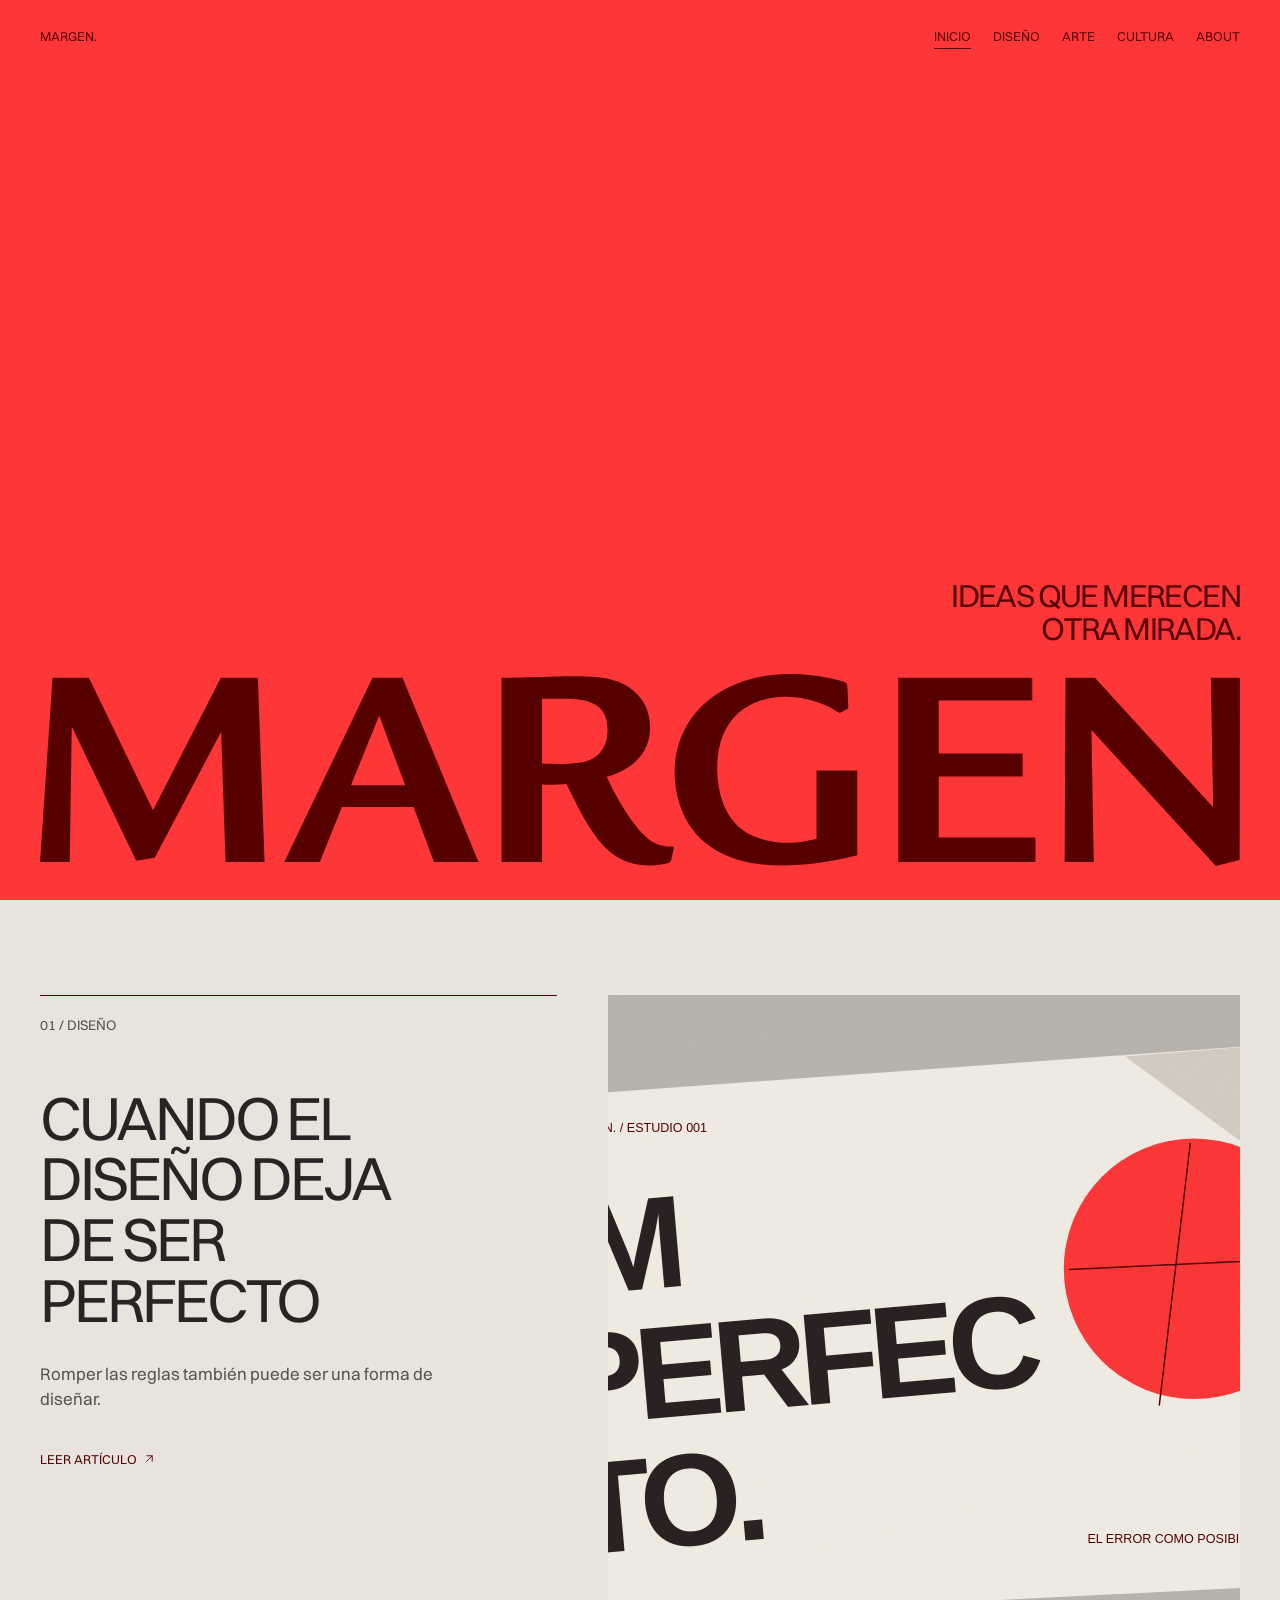
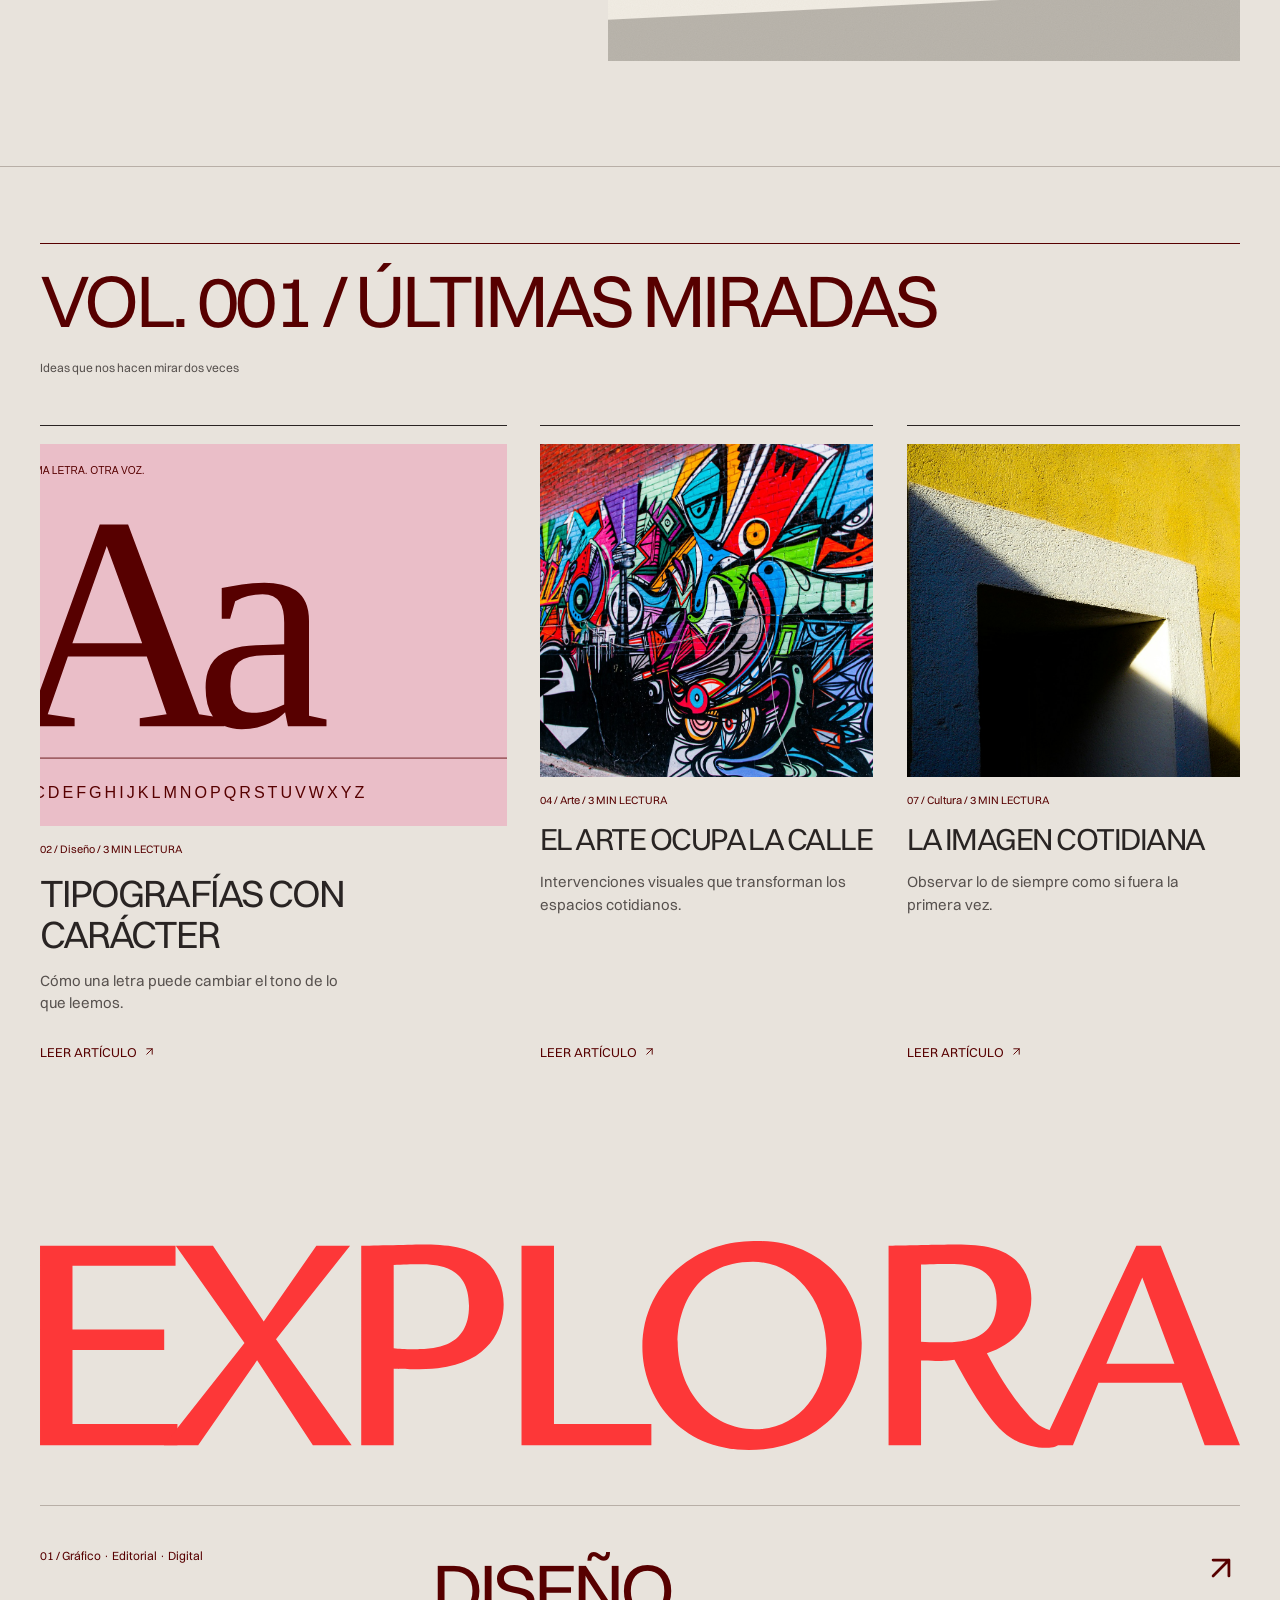
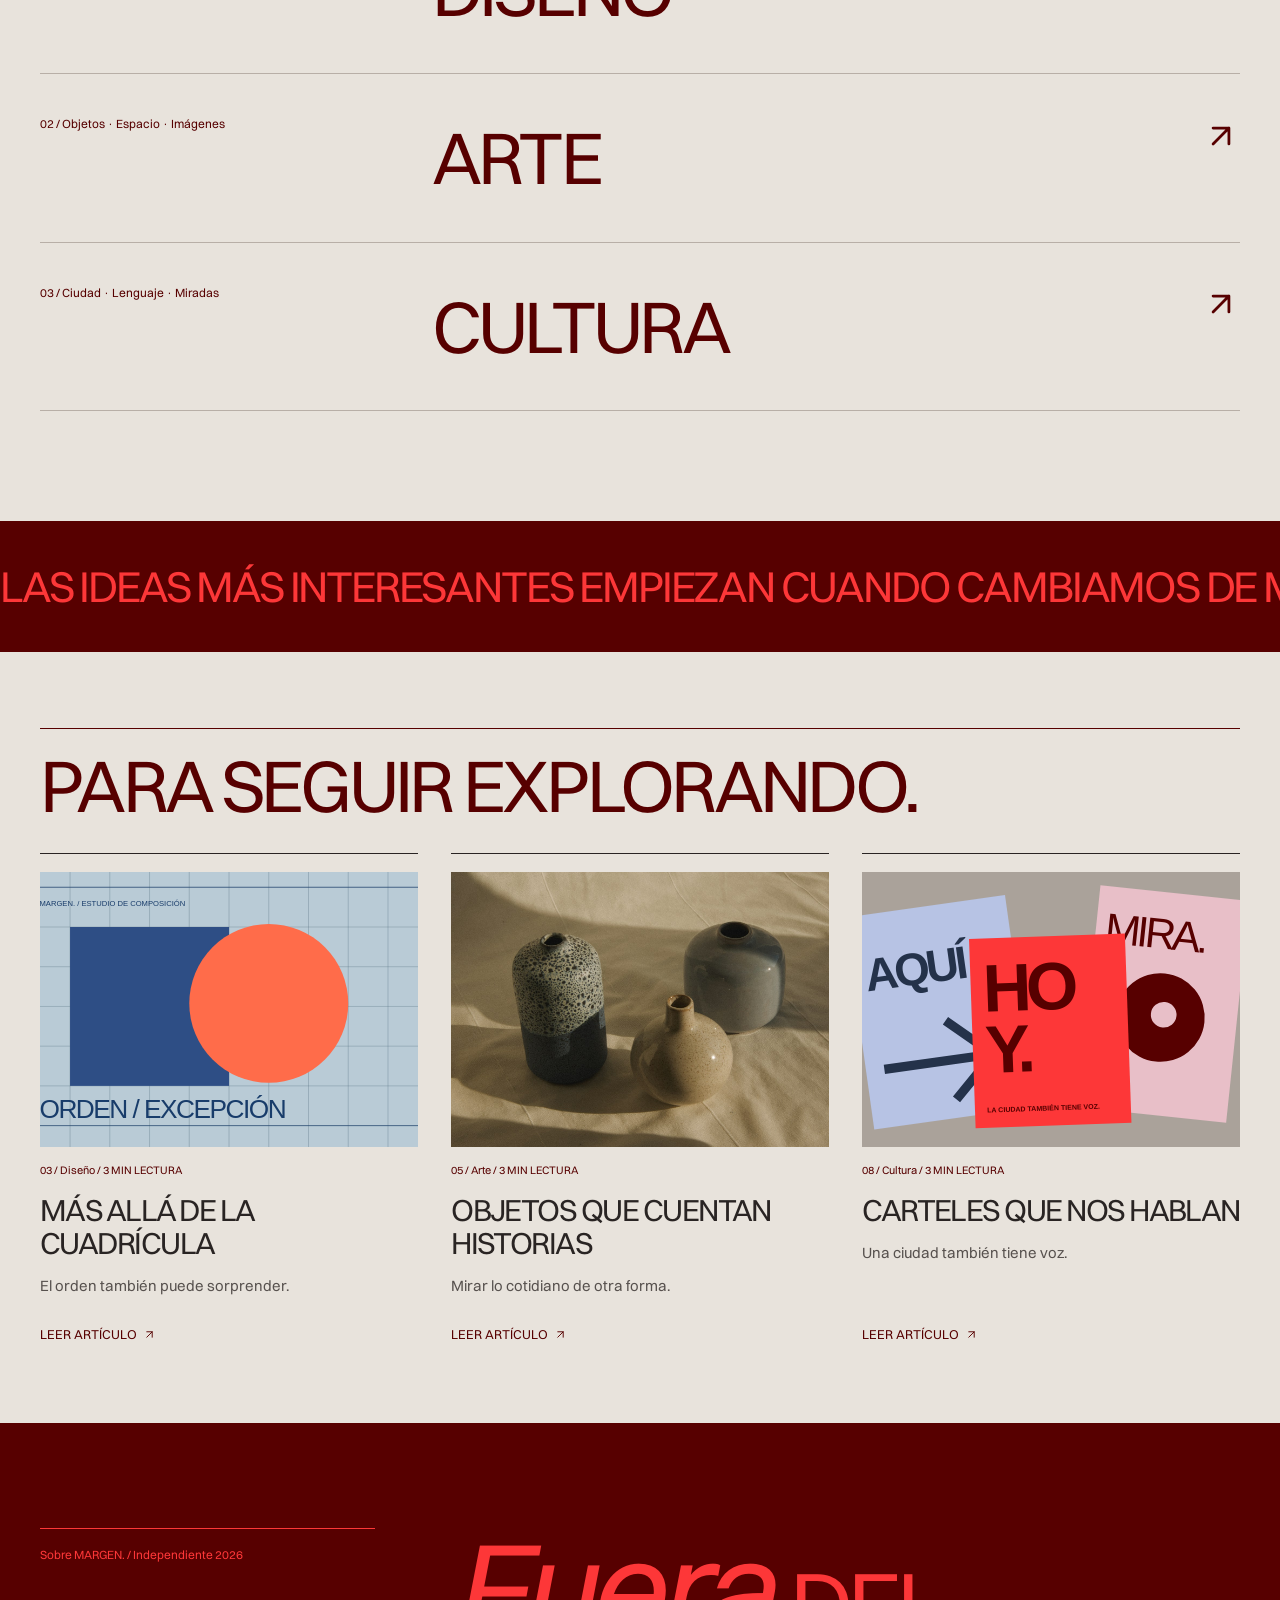
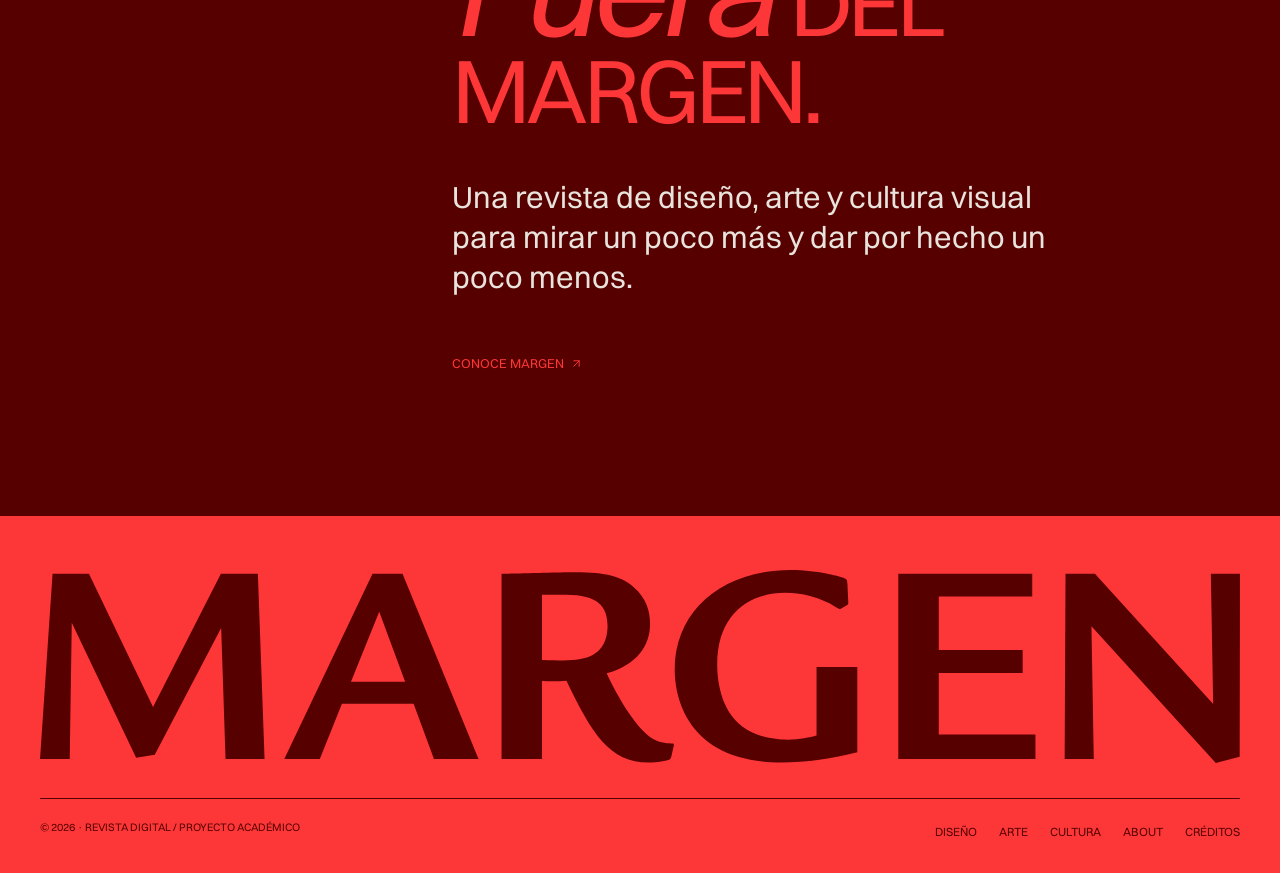
==== commit 4646a545: "Sustituir iconos Unicode por SVG compatibles con móvil" ====
--- a/index.html
+++ b/index.html
@@ -40,7 +40,7 @@
     <input class="menu-toggle" id="menu-toggle" type="checkbox" aria-label="Abrir o cerrar navegación"/>
     <label class="menu-boton" for="menu-toggle">
      <span class="menu-abrir">MENÚ</span>
-     <span class="menu-cerrar">CERRAR ×</span>
+     <span class="menu-cerrar">CERRAR <svg class="icono" viewBox="0 0 24 24" fill="none" stroke="currentColor" stroke-width="1.75" stroke-linecap="round" stroke-linejoin="round" aria-hidden="true" focusable="false"><path d="M18 6 6 18M6 6l12 12"/></svg></span>
     </label>
     <nav class="menu-movil" aria-label="Navegación móvil">
      <a aria-current="page" href="index.html">Inicio</a>
@@ -74,7 +74,7 @@
       Romper las reglas también puede ser una forma de diseñar.
      </p>
      <a class="boton" href="diseno-imperfecto.html">
-      Leer artículo ↗
+      Leer artículo <svg class="icono" viewBox="0 0 24 24" fill="none" stroke="currentColor" stroke-width="1.75" stroke-linecap="round" stroke-linejoin="round" aria-hidden="true" focusable="false"><path d="M7 17 17 7M7 7h10v10"/></svg>
      </a>
     </div>
     <a aria-label="Leer Cuando el diseño deja de ser perfecto" class="imagen-destacada" href="diseno-imperfecto.html">
@@ -105,7 +105,7 @@
        Cómo una letra puede cambiar el tono de lo que leemos.
       </p>
       <a aria-label="Leer artículo: Tipografías con carácter" class="enlace" href="tipografias-con-caracter.html">
-       Leer artículo ↗
+       Leer artículo <svg class="icono" viewBox="0 0 24 24" fill="none" stroke="currentColor" stroke-width="1.75" stroke-linecap="round" stroke-linejoin="round" aria-hidden="true" focusable="false"><path d="M7 17 17 7M7 7h10v10"/></svg>
       </a>
      </article>
      <article class="tarjeta">
@@ -124,7 +124,7 @@
        Intervenciones visuales que transforman los espacios cotidianos.
       </p>
       <a aria-label="Leer artículo: El arte ocupa la calle" class="enlace" href="arte-ocupa-calle.html">
-       Leer artículo ↗
+       Leer artículo <svg class="icono" viewBox="0 0 24 24" fill="none" stroke="currentColor" stroke-width="1.75" stroke-linecap="round" stroke-linejoin="round" aria-hidden="true" focusable="false"><path d="M7 17 17 7M7 7h10v10"/></svg>
       </a>
      </article>
      <article class="tarjeta">
@@ -143,7 +143,7 @@
        Observar lo de siempre como si fuera la primera vez.
       </p>
       <a aria-label="Leer artículo: La imagen cotidiana" class="enlace" href="imagen-cotidiana.html">
-       Leer artículo ↗
+       Leer artículo <svg class="icono" viewBox="0 0 24 24" fill="none" stroke="currentColor" stroke-width="1.75" stroke-linecap="round" stroke-linejoin="round" aria-hidden="true" focusable="false"><path d="M7 17 17 7M7 7h10v10"/></svg>
       </a>
      </article>
     </div>
@@ -160,7 +160,7 @@
       Diseño
      </span>
      <span aria-hidden="true" class="flecha">
-      ↗
+      <svg class="icono" viewBox="0 0 24 24" fill="none" stroke="currentColor" stroke-width="1.75" stroke-linecap="round" stroke-linejoin="round" aria-hidden="true" focusable="false"><path d="M7 17 17 7M7 7h10v10"/></svg>
      </span>
     </a>
     <a class="fila-categoria" href="arte.html">
@@ -171,7 +171,7 @@
       Arte
      </span>
      <span aria-hidden="true" class="flecha">
-      ↗
+      <svg class="icono" viewBox="0 0 24 24" fill="none" stroke="currentColor" stroke-width="1.75" stroke-linecap="round" stroke-linejoin="round" aria-hidden="true" focusable="false"><path d="M7 17 17 7M7 7h10v10"/></svg>
      </span>
     </a>
     <a class="fila-categoria" href="cultura.html">
@@ -182,14 +182,14 @@
       Cultura
      </span>
      <span aria-hidden="true" class="flecha">
-      ↗
+      <svg class="icono" viewBox="0 0 24 24" fill="none" stroke="currentColor" stroke-width="1.75" stroke-linecap="round" stroke-linejoin="round" aria-hidden="true" focusable="false"><path d="M7 17 17 7M7 7h10v10"/></svg>
      </span>
     </a>
    </section>
    <aside class="cita">
     <div class="cita-pista">
-     <p class="cita-texto">Las ideas más interesantes empiezan cuando cambiamos de mirada. <span aria-hidden="true">✳</span></p>
-     <p class="cita-texto" aria-hidden="true">Las ideas más interesantes empiezan cuando cambiamos de mirada. ✳</p>
+     <p class="cita-texto">Las ideas más interesantes empiezan cuando cambiamos de mirada. <span aria-hidden="true"><svg class="icono" viewBox="0 0 24 24" fill="none" stroke="currentColor" stroke-width="1.75" stroke-linecap="round" stroke-linejoin="round" aria-hidden="true" focusable="false"><path d="M12 2v20M2 12h20M4.93 4.93l14.14 14.14M19.07 4.93 4.93 19.07"/></svg></span></p>
+     <p class="cita-texto" aria-hidden="true">Las ideas más interesantes empiezan cuando cambiamos de mirada. <svg class="icono" viewBox="0 0 24 24" fill="none" stroke="currentColor" stroke-width="1.75" stroke-linecap="round" stroke-linejoin="round" aria-hidden="true" focusable="false"><path d="M12 2v20M2 12h20M4.93 4.93l14.14 14.14M19.07 4.93 4.93 19.07"/></svg></p>
     </div>
    </aside>
    <section aria-labelledby="titulo-siguientes" class="bloque siguientes">
@@ -213,7 +213,7 @@
        El orden también puede sorprender.
       </p>
       <a aria-label="Leer artículo: Más allá de la cuadrícula" class="enlace" href="mas-alla-cuadricula.html">
-       Leer artículo ↗
+       Leer artículo <svg class="icono" viewBox="0 0 24 24" fill="none" stroke="currentColor" stroke-width="1.75" stroke-linecap="round" stroke-linejoin="round" aria-hidden="true" focusable="false"><path d="M7 17 17 7M7 7h10v10"/></svg>
       </a>
      </article>
      <article class="tarjeta">
@@ -232,7 +232,7 @@
        Mirar lo cotidiano de otra forma.
       </p>
       <a aria-label="Leer artículo: Objetos que cuentan historias" class="enlace" href="objetos-historias.html">
-       Leer artículo ↗
+       Leer artículo <svg class="icono" viewBox="0 0 24 24" fill="none" stroke="currentColor" stroke-width="1.75" stroke-linecap="round" stroke-linejoin="round" aria-hidden="true" focusable="false"><path d="M7 17 17 7M7 7h10v10"/></svg>
       </a>
      </article>
      <article class="tarjeta">
@@ -251,7 +251,7 @@
        Una ciudad también tiene voz.
       </p>
       <a aria-label="Leer artículo: Carteles que nos hablan" class="enlace" href="carteles-hablan.html">
-       Leer artículo ↗
+       Leer artículo <svg class="icono" viewBox="0 0 24 24" fill="none" stroke="currentColor" stroke-width="1.75" stroke-linecap="round" stroke-linejoin="round" aria-hidden="true" focusable="false"><path d="M7 17 17 7M7 7h10v10"/></svg>
       </a>
      </article>
     </div>
@@ -270,7 +270,7 @@
      Una revista de diseño, arte y cultura visual para mirar un poco más y dar por hecho un poco menos.
     </p>
     <a class="enlace" href="about.html">
-     Conoce MARGEN ↗
+     Conoce MARGEN <svg class="icono" viewBox="0 0 24 24" fill="none" stroke="currentColor" stroke-width="1.75" stroke-linecap="round" stroke-linejoin="round" aria-hidden="true" focusable="false"><path d="M7 17 17 7M7 7h10v10"/></svg>
     </a>
    </section>
   </main>
--- a/css/style.css
+++ b/css/style.css
@@ -223,6 +223,33 @@
 .boton:focus-visible::after, .enlace:focus-visible::after,
 .cabecera nav a[aria-current='page']::after {
   transform: scaleX(1);
+}
+
+/* Iconos SVG: mismo dibujo en todos los sistemas y navegadores. */
+.icono {
+  display: inline-block;
+  width: 1em;
+  height: 1em;
+  flex-shrink: 0;
+  vertical-align: -.12em;
+}
+
+.boton, .enlace {
+  gap: 6px;
+}
+
+.flecha .icono {
+  vertical-align: middle;
+}
+
+.cita .icono {
+  width: .8em;
+  height: .8em;
+  vertical-align: -.04em;
+}
+
+.menu-cerrar .icono {
+  vertical-align: -.12em;
 }
 
 /* El menú desplegable solo aparece en pantallas pequeñas. */
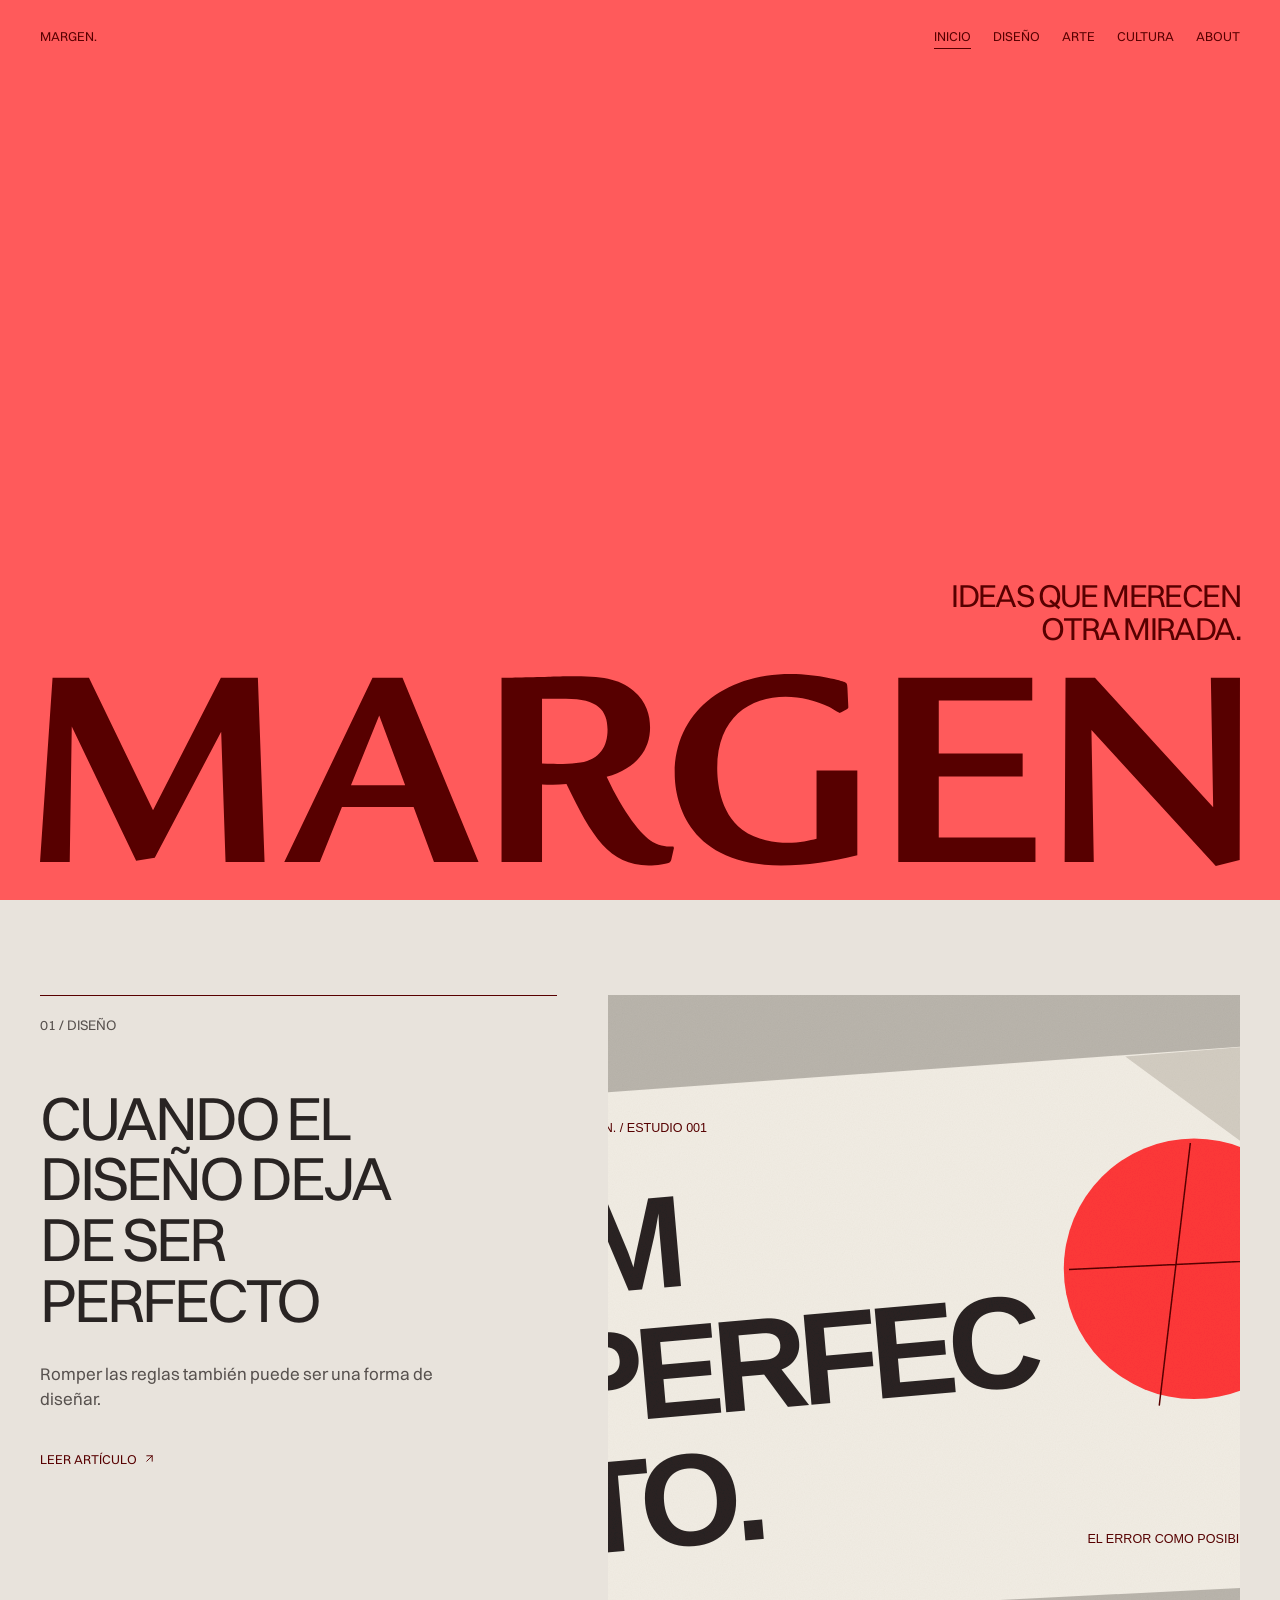
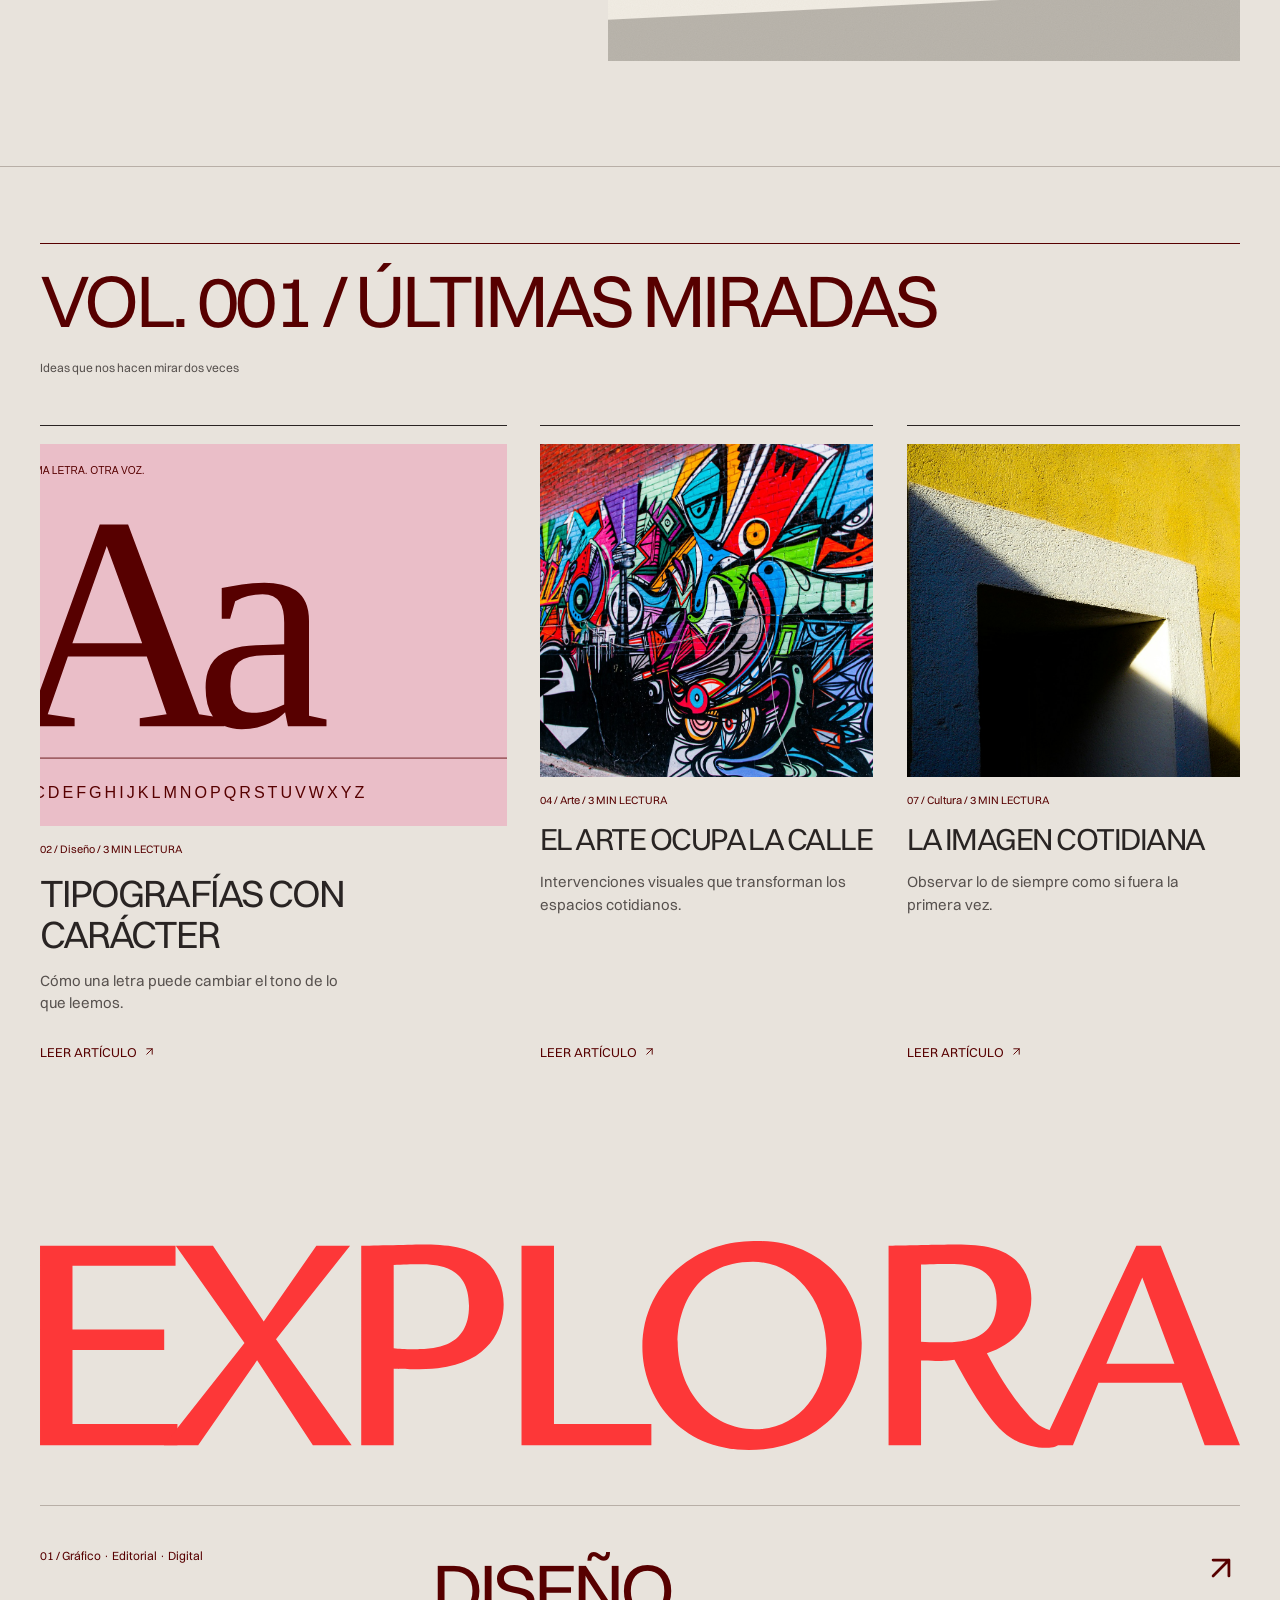
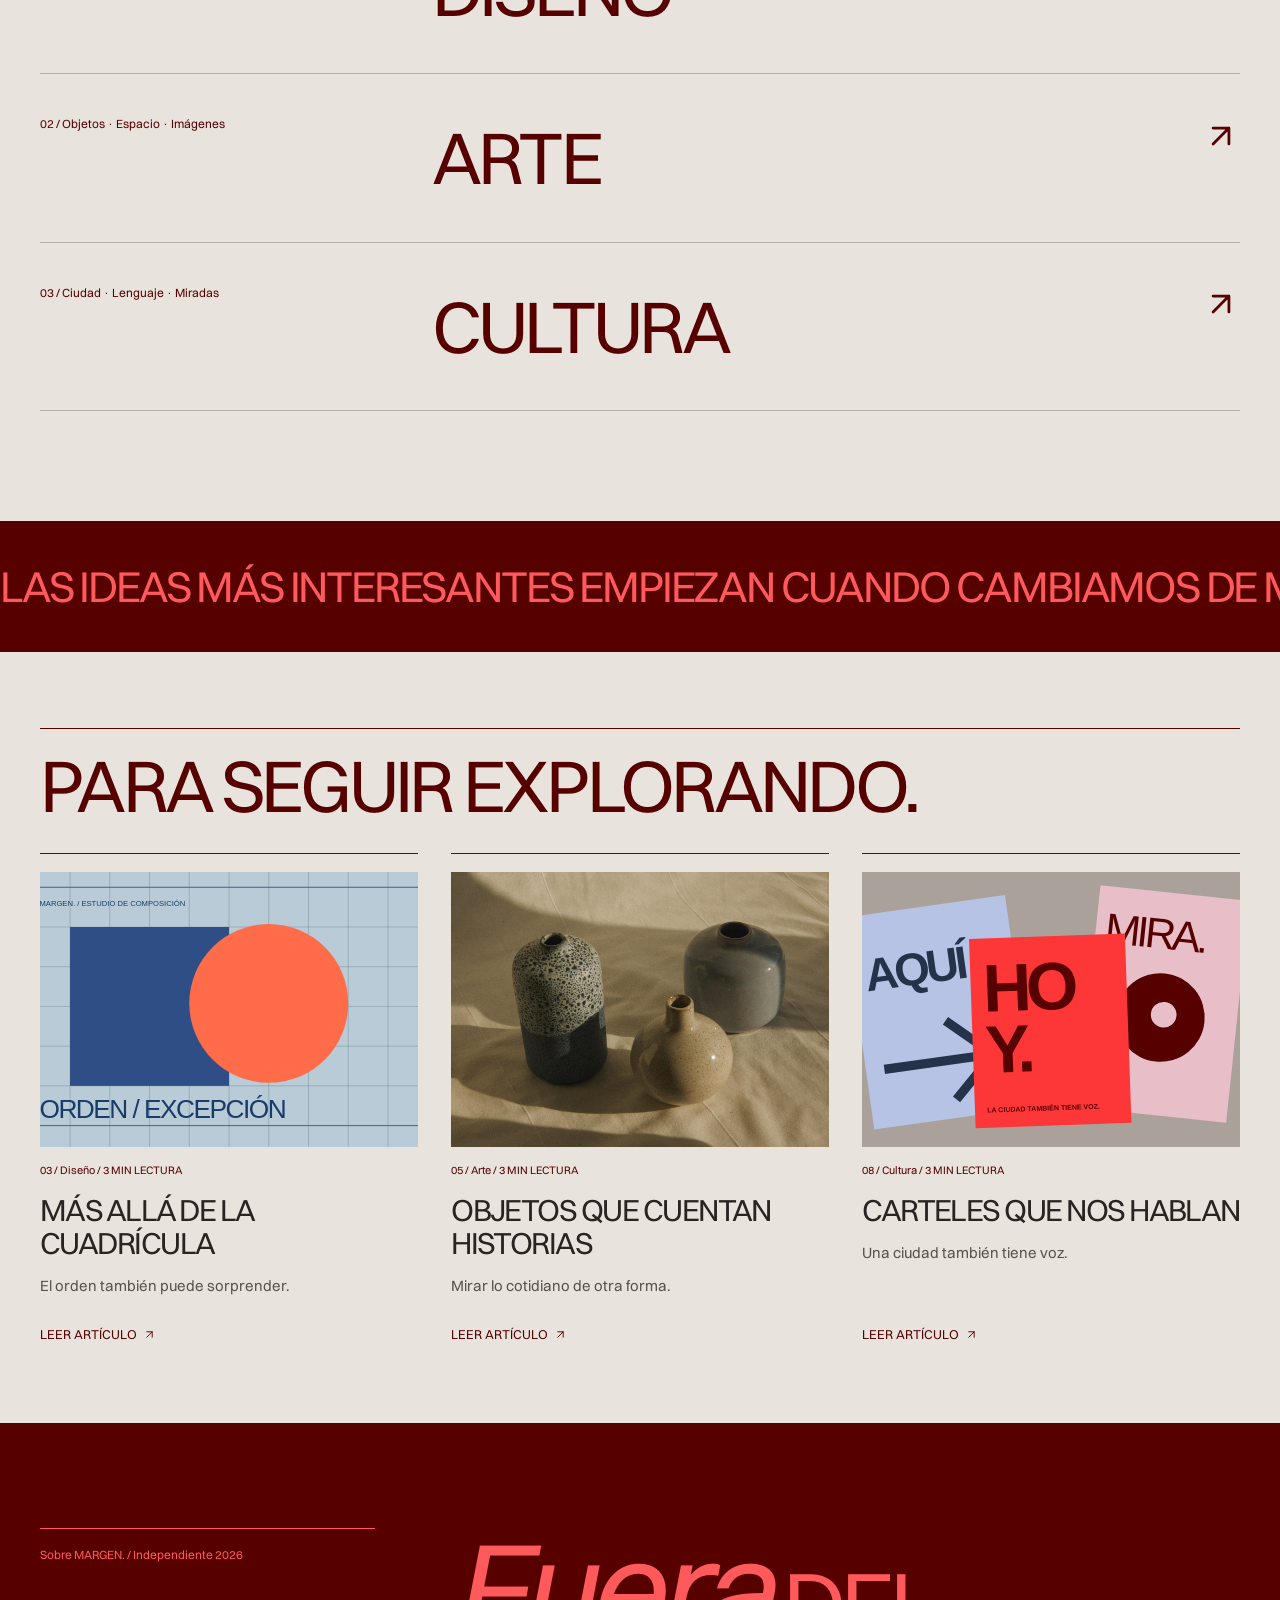
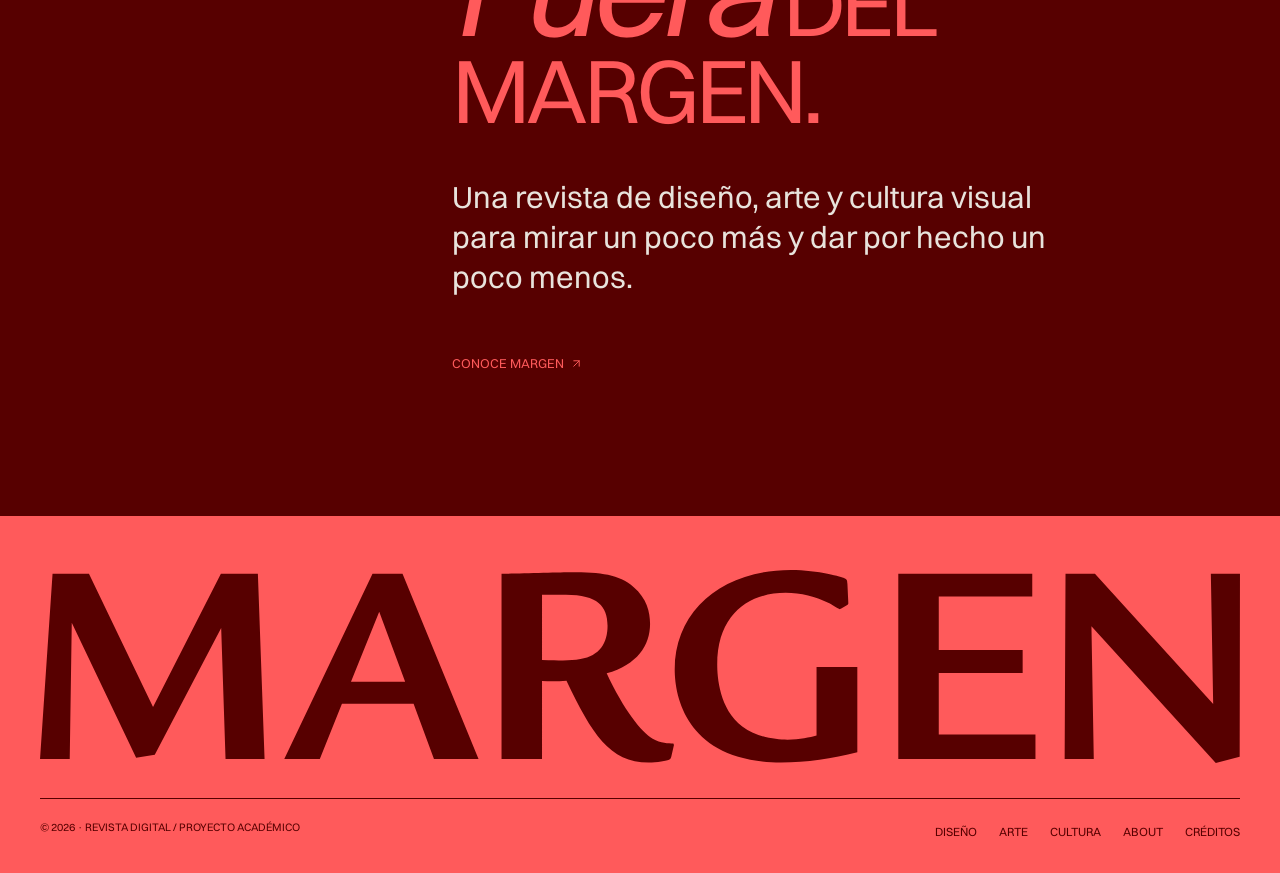
==== commit dac491e3: "Actualizar color rojo de MARGEN a #FF5A5B" ====
--- a/index.html
+++ b/index.html
@@ -4,7 +4,7 @@
   <meta charset="utf-8"/>
   <meta content="width=device-width, initial-scale=1.0" name="viewport"/>
   <meta content="MARGEN es una revista digital de diseño, arte y cultura visual. Descubre ideas que merecen otra mirada." name="description"/>
-  <meta content="#fd3738" name="theme-color"/>
+  <meta content="#ff5a5b" name="theme-color"/>
   <title>
    Ideas que merecen otra mirada · MARGEN.
   </title>
--- a/css/style.css
+++ b/css/style.css
@@ -45,8 +45,18 @@
   font-display: swap;
 }
 
+/* Alternativa itálica local para «Fuera»: Safari no tiene que inventar
+   una cursiva de peso 500 si ITC Legacy no está instalada. */
+@font-face {
+  font-family: 'Margen Fuera Fallback';
+  src: url('../assets/fonts/Switzer-400Italic.woff2') format('woff2');
+  font-weight: 500;
+  font-style: italic;
+  font-display: swap;
+}
+
 :root {
-  --rojo: #fd3738;
+  --rojo: #ff5a5b;
   --granate: #570000;
   --papel: #e8e3dc;
   --tinta: #292423;
@@ -692,16 +702,21 @@
   font-weight: 400;
 }
 
-/* «Fuera» utiliza ITC Legacy Sans Std Medium Italic.
-   Hace falta el archivo de la fuente para verla correctamente en otros dispositivos. */
+/* La fuente ITC Legacy Sans Std Medium Italic se mantiene como primera
+   opción. Si no está instalada, usamos una cursiva LOCAL y explícita
+   para evitar las sustituciones inconsistentes de Safari. */
 .manifiesto h2 em {
-  font-family: 'ITC Legacy Sans Std', 'ITC Legacy Sans', 'Switzer', Arial, sans-serif;
+  display: inline-block;
+  font-family: 'ITC Legacy Sans Std', 'ITC Legacy Sans',
+    'Margen Fuera Fallback', 'Switzer', sans-serif;
   font-size: 133px;
   font-weight: 500;
   font-style: italic;
+  font-synthesis: none;
   letter-spacing: -.05em;
   line-height: .9;
   text-transform: none;
+  white-space: nowrap;
 }
 
 .entradilla {
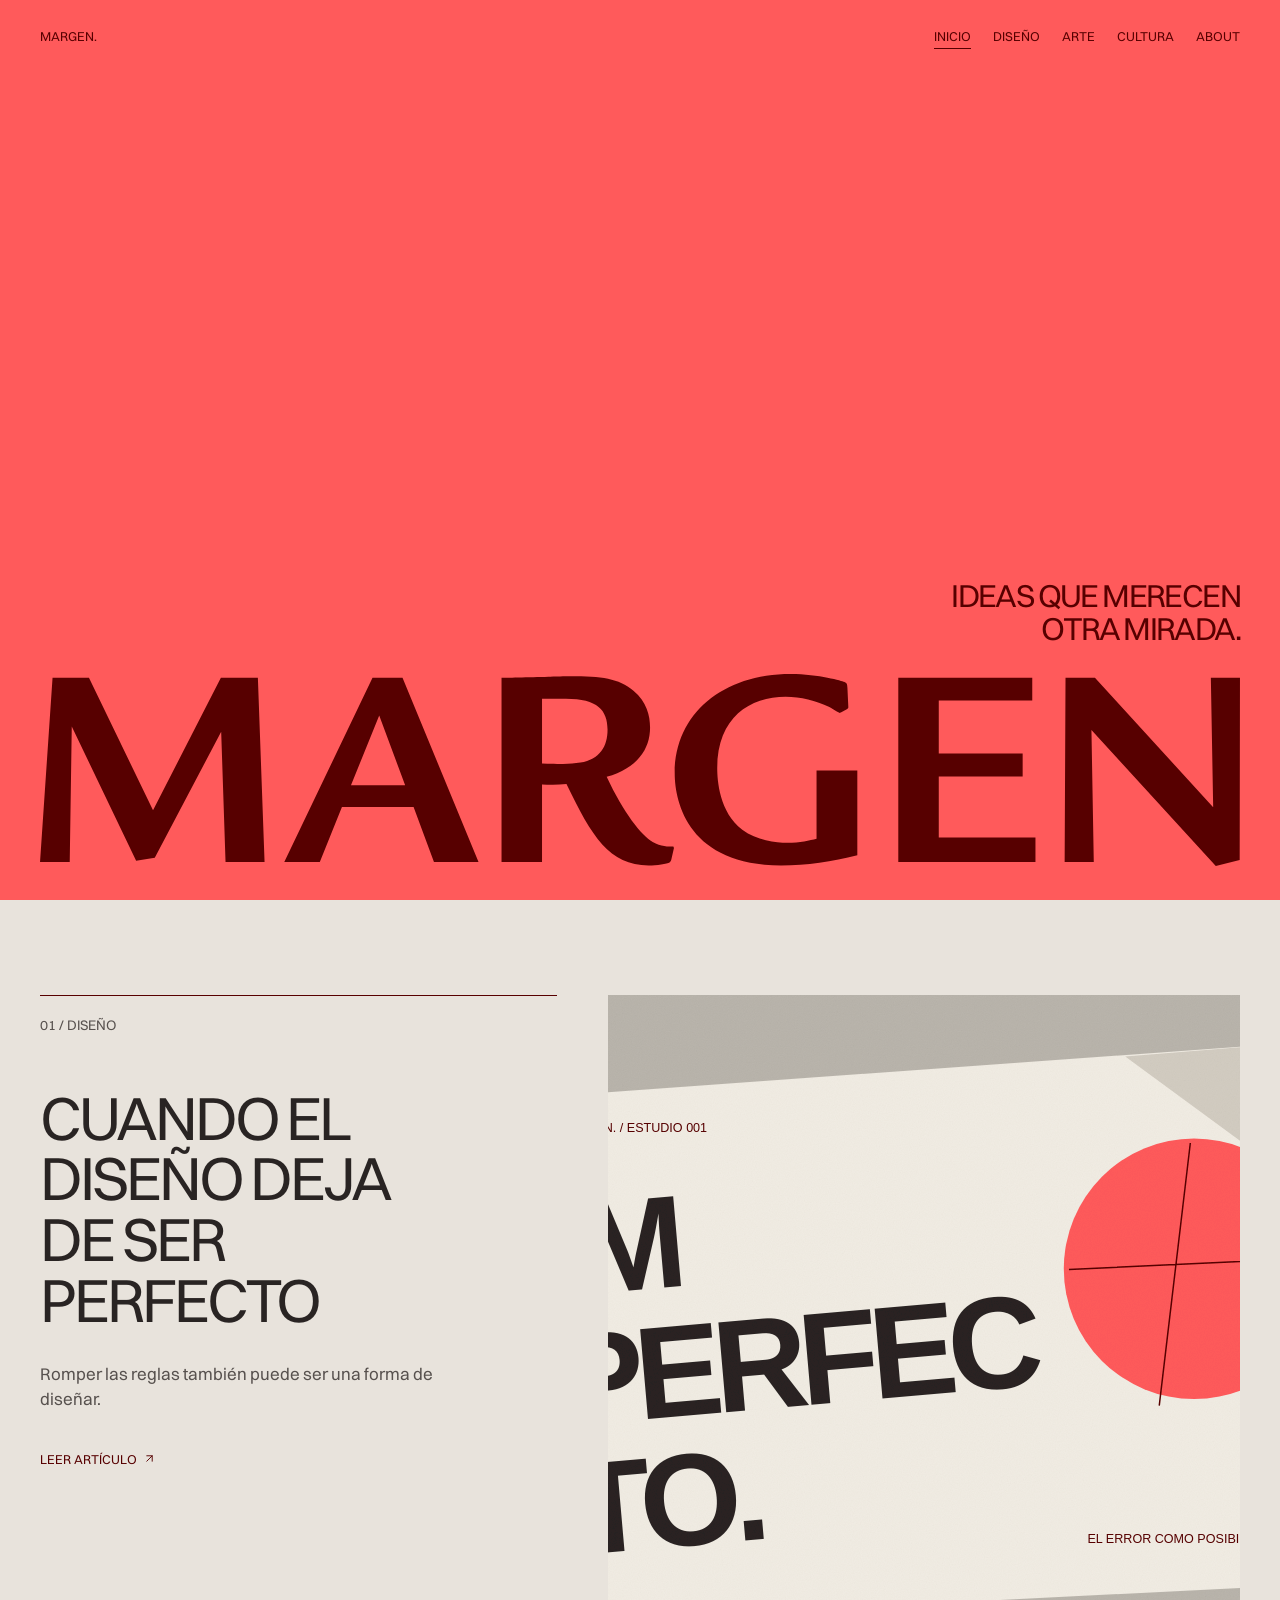
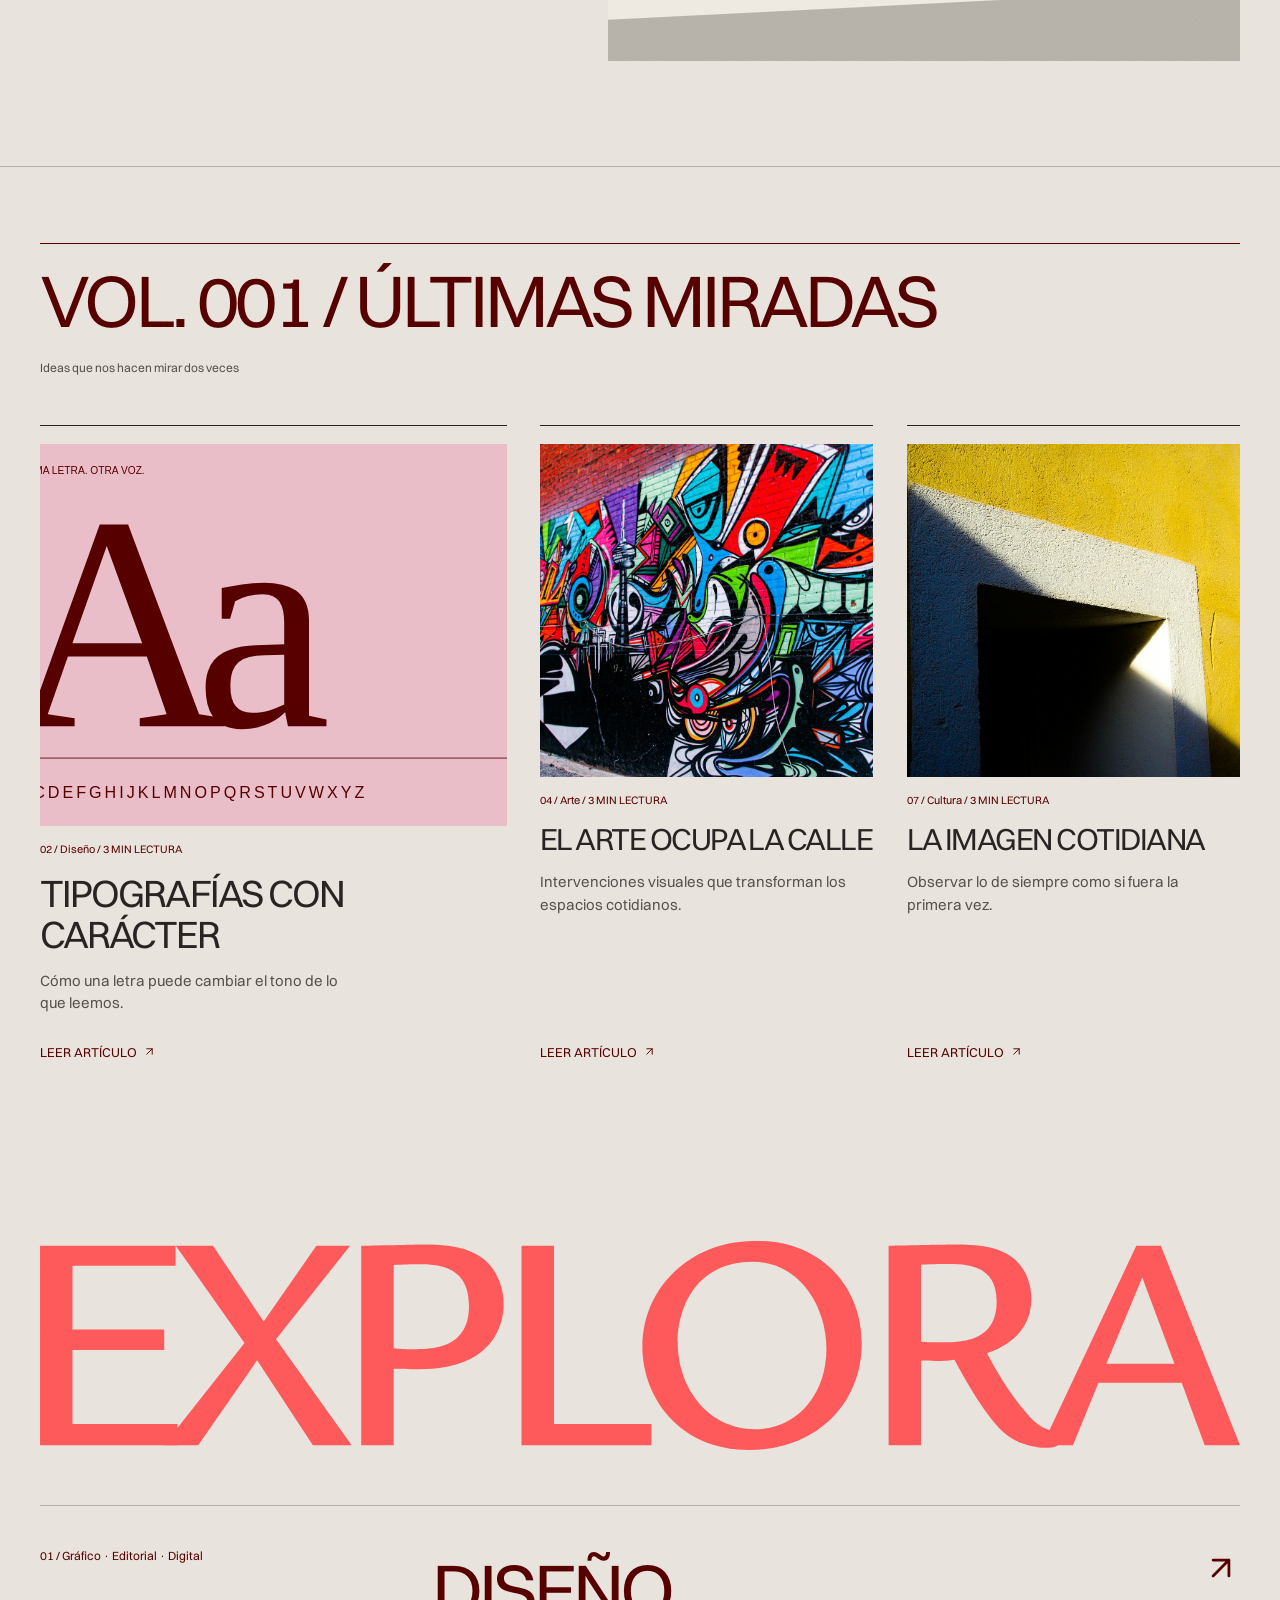
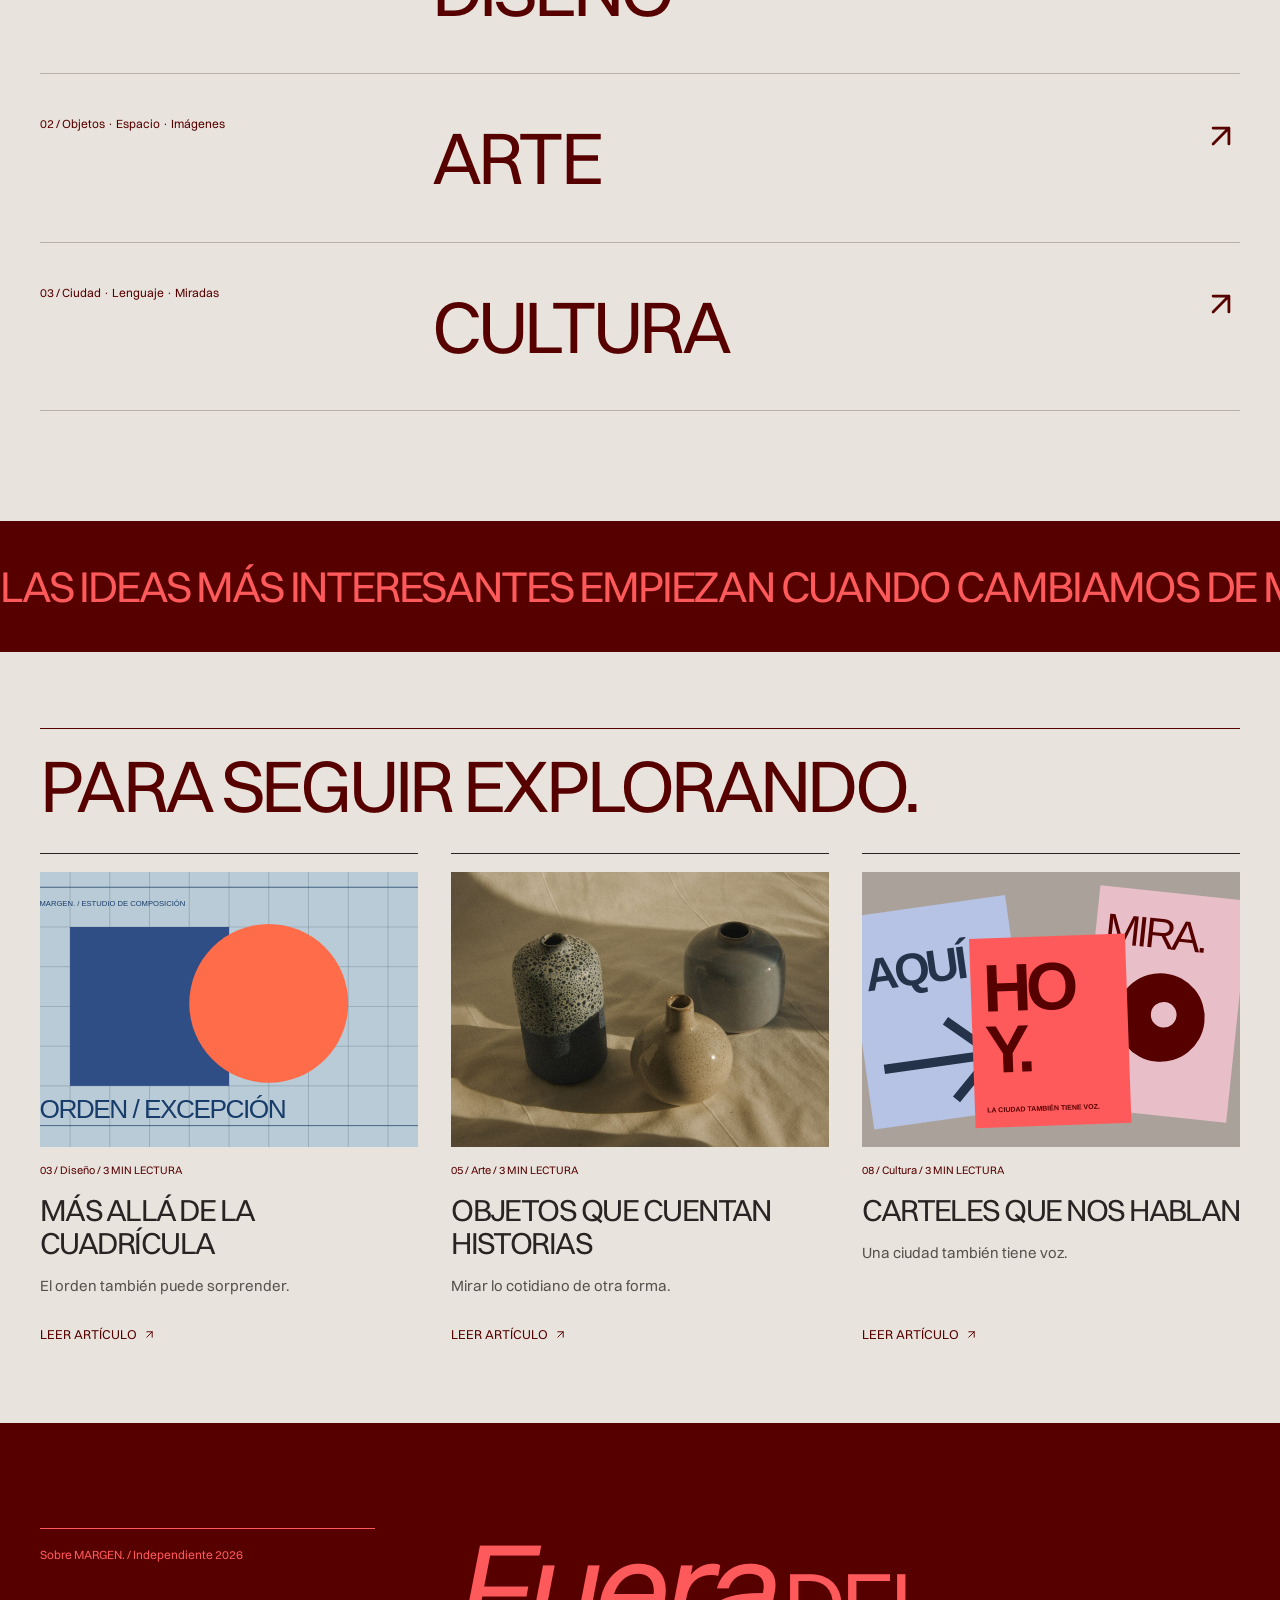
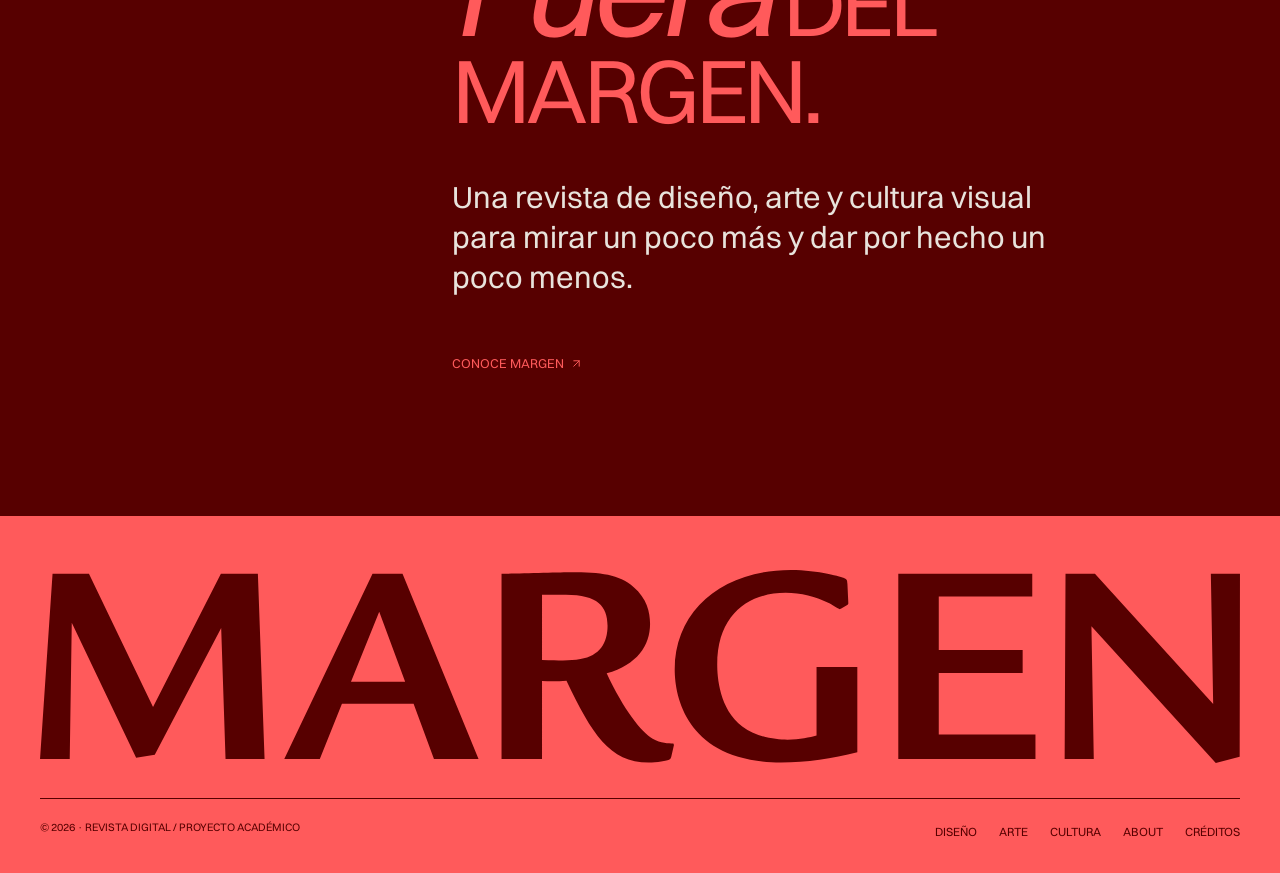
==== commit d860ca63: "Ordenar etiquetas e indentación del HTML" ====
--- a/index.html
+++ b/index.html
@@ -1,305 +1,213 @@
 <!DOCTYPE html>
 <html lang="es">
- <head>
-  <meta charset="utf-8"/>
-  <meta content="width=device-width, initial-scale=1.0" name="viewport"/>
-  <meta content="MARGEN es una revista digital de diseño, arte y cultura visual. Descubre ideas que merecen otra mirada." name="description"/>
-  <meta content="#ff5a5b" name="theme-color"/>
-  <title>
-   Ideas que merecen otra mirada · MARGEN.
-  </title>
-  <link href="assets/images/favicon.svg" rel="icon" type="image/svg+xml"/>
-  <link href="css/style.css" rel="stylesheet"/>
- </head>
- <body>
-  <a class="saltar" href="#contenido">
-   Saltar al contenido
-  </a>
-  <div class="portada">
-   <header class="cabecera" id="arriba">
-    <a aria-label="MARGEN, inicio" class="marca" href="index.html">
-     MARGEN.
-    </a>
-    <nav aria-label="Navegación principal">
-     <a aria-current="page" href="index.html">
-      Inicio
-     </a>
-     <a href="diseno.html">
-      Diseño
-     </a>
-     <a href="arte.html">
-      Arte
-     </a>
-     <a href="cultura.html">
-      Cultura
-     </a>
-     <a href="about.html">
-      About
-     </a>
-    </nav>
-    <input class="menu-toggle" id="menu-toggle" type="checkbox" aria-label="Abrir o cerrar navegación"/>
-    <label class="menu-boton" for="menu-toggle">
-     <span class="menu-abrir">MENÚ</span>
-     <span class="menu-cerrar">CERRAR <svg class="icono" viewBox="0 0 24 24" fill="none" stroke="currentColor" stroke-width="1.75" stroke-linecap="round" stroke-linejoin="round" aria-hidden="true" focusable="false"><path d="M18 6 6 18M6 6l12 12"/></svg></span>
-    </label>
-    <nav class="menu-movil" aria-label="Navegación móvil">
-     <a aria-current="page" href="index.html">Inicio</a>
-     <a href="diseno.html">Diseño</a>
-     <a href="arte.html">Arte</a>
-     <a href="cultura.html">Cultura</a>
-     <a href="about.html">About</a>
-    </nav>
-   </header>
-   <div class="portada-interior">
-    <p class="claim">
-     Ideas que merecen
-     <br/>
-     otra mirada.
-    </p>
-    <h1 class="rotulo">
-     <img alt="MARGEN" height="218" src="assets/images/margen.svg" width="1360"/>
-    </h1>
-   </div>
-  </div>
-  <main id="contenido">
-   <section aria-labelledby="titulo-destacado" class="destacado">
-    <div class="texto-destacado">
-     <p class="etiqueta">
-      01 / DISEÑO
-     </p>
-     <h2 id="titulo-destacado">
-      Cuando el diseño deja de ser perfecto
-     </h2>
-     <p>
-      Romper las reglas también puede ser una forma de diseñar.
-     </p>
-     <a class="boton" href="diseno-imperfecto.html">
-      Leer artículo <svg class="icono" viewBox="0 0 24 24" fill="none" stroke="currentColor" stroke-width="1.75" stroke-linecap="round" stroke-linejoin="round" aria-hidden="true" focusable="false"><path d="M7 17 17 7M7 7h10v10"/></svg>
-     </a>
+  <head>
+    <meta charset="utf-8">
+    <meta name="viewport" content="width=device-width, initial-scale=1.0">
+    <meta name="description" content="MARGEN es una revista digital de diseño, arte y cultura visual. Descubre ideas que merecen otra mirada.">
+    <meta name="theme-color" content="#ff5a5b">
+    <title>Ideas que merecen otra mirada · MARGEN.</title>
+    <link href="assets/images/favicon.svg" rel="icon" type="image/svg+xml">
+    <link href="css/style.css" rel="stylesheet">
+  </head>
+  <body>
+    <a class="saltar" href="#contenido">Saltar al contenido</a>
+    <div class="portada">
+      <header class="cabecera" id="arriba">
+        <a aria-label="MARGEN, inicio" class="marca" href="index.html">MARGEN.</a>
+        <nav aria-label="Navegación principal">
+          <a aria-current="page" href="index.html">Inicio</a>
+          <a href="diseno.html">Diseño</a>
+          <a href="arte.html">Arte</a>
+          <a href="cultura.html">Cultura</a>
+          <a href="about.html">About</a>
+        </nav>
+        <input class="menu-toggle" id="menu-toggle" type="checkbox" aria-label="Abrir o cerrar navegación"/>
+        <label class="menu-boton" for="menu-toggle">
+          <span class="menu-abrir">MENÚ</span>
+          <span class="menu-cerrar">CERRAR <svg class="icono" viewBox="0 0 24 24" fill="none" stroke="currentColor" stroke-width="1.75" stroke-linecap="round" stroke-linejoin="round" aria-hidden="true" focusable="false"><path d="M18 6 6 18M6 6l12 12"/></svg></span>
+        </label>
+        <nav class="menu-movil" aria-label="Navegación móvil">
+          <a aria-current="page" href="index.html">Inicio</a>
+          <a href="diseno.html">Diseño</a>
+          <a href="arte.html">Arte</a>
+          <a href="cultura.html">Cultura</a>
+          <a href="about.html">About</a>
+        </nav>
+      </header>
+      <div class="portada-interior">
+        <p class="claim">
+          Ideas que merecen
+          <br/>
+          otra mirada.
+        </p>
+        <h1 class="rotulo">
+          <img alt="MARGEN" height="218" src="assets/images/margen.svg" width="1360"/>
+        </h1>
+      </div>
     </div>
-    <a aria-label="Leer Cuando el diseño deja de ser perfecto" class="imagen-destacada" href="diseno-imperfecto.html">
-     <img alt="Composición editorial de papeles superpuestos con la palabra imperfecto y un círculo rojo desplazado." height="900" loading="eager" src="assets/images/imperfecto.svg" width="1400"/>
-    </a>
-   </section>
-   <section aria-labelledby="titulo-ultimas" class="bloque ultimas">
-    <h2 id="titulo-ultimas">
-     Vol. 001 / Últimas miradas
-    </h2>
-    <p class="etiqueta subtitulo">
-     Ideas que nos hacen mirar dos veces
-    </p>
-    <div class="rejilla">
-     <article class="tarjeta">
-      <a aria-label="Leer Tipografías con carácter" class="imagen-tarjeta" href="tipografias-con-caracter.html">
-       <img alt="Muestrario de letras Aa de distintos tamaños en granate sobre fondo rosa." height="900" loading="lazy" src="assets/images/tipografia.svg" width="1400"/>
+    <main id="contenido">
+      <section aria-labelledby="titulo-destacado" class="destacado">
+        <div class="texto-destacado">
+          <p class="etiqueta">01 / DISEÑO</p>
+          <h2 id="titulo-destacado">Cuando el diseño deja de ser perfecto</h2>
+          <p>Romper las reglas también puede ser una forma de diseñar.</p>
+          <a class="boton" href="diseno-imperfecto.html">
+            Leer artículo <svg class="icono" viewBox="0 0 24 24" fill="none" stroke="currentColor" stroke-width="1.75" stroke-linecap="round" stroke-linejoin="round" aria-hidden="true" focusable="false"><path d="M7 17 17 7M7 7h10v10"/></svg>
+          </a>
+        </div>
+        <a aria-label="Leer Cuando el diseño deja de ser perfecto" class="imagen-destacada" href="diseno-imperfecto.html">
+          <img alt="Composición editorial de papeles superpuestos con la palabra imperfecto y un círculo rojo desplazado." height="900" loading="eager" src="assets/images/imperfecto.svg" width="1400"/>
+        </a>
+      </section>
+      <section aria-labelledby="titulo-ultimas" class="bloque ultimas">
+        <h2 id="titulo-ultimas">Vol. 001 / Últimas miradas</h2>
+        <p class="etiqueta subtitulo">Ideas que nos hacen mirar dos veces</p>
+        <div class="rejilla">
+          <article class="tarjeta">
+            <a aria-label="Leer Tipografías con carácter" class="imagen-tarjeta" href="tipografias-con-caracter.html">
+              <img alt="Muestrario de letras Aa de distintos tamaños en granate sobre fondo rosa." height="900" loading="lazy" src="assets/images/tipografia.svg" width="1400"/>
+            </a>
+            <p class="etiqueta">02 / Diseño / 3 MIN LECTURA</p>
+            <h3>
+              <a href="tipografias-con-caracter.html">Tipografías con carácter</a>
+            </h3>
+            <p>Cómo una letra puede cambiar el tono de lo que leemos.</p>
+            <a aria-label="Leer artículo: Tipografías con carácter" class="enlace" href="tipografias-con-caracter.html">
+              Leer artículo <svg class="icono" viewBox="0 0 24 24" fill="none" stroke="currentColor" stroke-width="1.75" stroke-linecap="round" stroke-linejoin="round" aria-hidden="true" focusable="false"><path d="M7 17 17 7M7 7h10v10"/></svg>
+            </a>
+          </article>
+          <article class="tarjeta">
+            <a aria-label="Leer El arte ocupa la calle" class="imagen-tarjeta" href="arte-ocupa-calle.html">
+              <img alt="Mural urbano con formas abstractas y colores vivos sobre un muro de ladrillo." height="900" loading="lazy" src="assets/images/calle.jpg" width="1400"/>
+            </a>
+            <p class="etiqueta">04 / Arte / 3 MIN LECTURA</p>
+            <h3>
+              <a href="arte-ocupa-calle.html">El arte ocupa la calle</a>
+            </h3>
+            <p>Intervenciones visuales que transforman los espacios cotidianos.</p>
+            <a aria-label="Leer artículo: El arte ocupa la calle" class="enlace" href="arte-ocupa-calle.html">
+              Leer artículo <svg class="icono" viewBox="0 0 24 24" fill="none" stroke="currentColor" stroke-width="1.75" stroke-linecap="round" stroke-linejoin="round" aria-hidden="true" focusable="false"><path d="M7 17 17 7M7 7h10v10"/></svg>
+            </a>
+          </article>
+          <article class="tarjeta">
+            <a aria-label="Leer La imagen cotidiana" class="imagen-tarjeta" href="imagen-cotidiana.html">
+              <img alt="Detalle de una pared amarilla y blanca atravesada por una sombra diagonal." height="900" loading="lazy" src="assets/images/cotidiana.jpg" width="1400"/>
+            </a>
+            <p class="etiqueta">07 / Cultura / 3 MIN LECTURA</p>
+            <h3>
+              <a href="imagen-cotidiana.html">La imagen cotidiana</a>
+            </h3>
+            <p>Observar lo de siempre como si fuera la primera vez.</p>
+            <a aria-label="Leer artículo: La imagen cotidiana" class="enlace" href="imagen-cotidiana.html">
+              Leer artículo <svg class="icono" viewBox="0 0 24 24" fill="none" stroke="currentColor" stroke-width="1.75" stroke-linecap="round" stroke-linejoin="round" aria-hidden="true" focusable="false"><path d="M7 17 17 7M7 7h10v10"/></svg>
+            </a>
+          </article>
+        </div>
+      </section>
+      <section aria-labelledby="titulo-explora" class="explora bloque">
+        <h2 class="rotulo" id="titulo-explora">
+          <img alt="Explora" height="237" src="assets/images/explora.svg" width="1360"/>
+        </h2>
+        <a class="fila-categoria" href="diseno.html">
+          <span class="etiqueta">01 / Gráfico · Editorial · Digital</span>
+          <span class="nombre-categoria">Diseño</span>
+          <span aria-hidden="true" class="flecha">
+            <svg class="icono" viewBox="0 0 24 24" fill="none" stroke="currentColor" stroke-width="1.75" stroke-linecap="round" stroke-linejoin="round" aria-hidden="true" focusable="false"><path d="M7 17 17 7M7 7h10v10"/></svg>
+          </span>
+        </a>
+        <a class="fila-categoria" href="arte.html">
+          <span class="etiqueta">02 / Objetos · Espacio · Imágenes</span>
+          <span class="nombre-categoria">Arte</span>
+          <span aria-hidden="true" class="flecha">
+            <svg class="icono" viewBox="0 0 24 24" fill="none" stroke="currentColor" stroke-width="1.75" stroke-linecap="round" stroke-linejoin="round" aria-hidden="true" focusable="false"><path d="M7 17 17 7M7 7h10v10"/></svg>
+          </span>
+        </a>
+        <a class="fila-categoria" href="cultura.html">
+          <span class="etiqueta">03 / Ciudad · Lenguaje · Miradas</span>
+          <span class="nombre-categoria">Cultura</span>
+          <span aria-hidden="true" class="flecha">
+            <svg class="icono" viewBox="0 0 24 24" fill="none" stroke="currentColor" stroke-width="1.75" stroke-linecap="round" stroke-linejoin="round" aria-hidden="true" focusable="false"><path d="M7 17 17 7M7 7h10v10"/></svg>
+          </span>
+        </a>
+      </section>
+      <aside class="cita">
+        <div class="cita-pista">
+          <p class="cita-texto">Las ideas más interesantes empiezan cuando cambiamos de mirada. <span aria-hidden="true"><svg class="icono" viewBox="0 0 24 24" fill="none" stroke="currentColor" stroke-width="1.75" stroke-linecap="round" stroke-linejoin="round" aria-hidden="true" focusable="false"><path d="M12 2v20M2 12h20M4.93 4.93l14.14 14.14M19.07 4.93 4.93 19.07"/></svg></span></p>
+          <p class="cita-texto" aria-hidden="true">Las ideas más interesantes empiezan cuando cambiamos de mirada. <svg class="icono" viewBox="0 0 24 24" fill="none" stroke="currentColor" stroke-width="1.75" stroke-linecap="round" stroke-linejoin="round" aria-hidden="true" focusable="false"><path d="M12 2v20M2 12h20M4.93 4.93l14.14 14.14M19.07 4.93 4.93 19.07"/></svg></p>
+        </div>
+      </aside>
+      <section aria-labelledby="titulo-siguientes" class="bloque siguientes">
+        <h2 id="titulo-siguientes">Para seguir explorando.</h2>
+        <div class="rejilla">
+          <article class="tarjeta">
+            <a aria-label="Leer Más allá de la cuadrícula" class="imagen-tarjeta" href="mas-alla-cuadricula.html">
+              <img alt="Retícula editorial azul con una forma circular coral que atraviesa varias columnas." height="900" loading="lazy" src="assets/images/reticula.svg" width="1400"/>
+            </a>
+            <p class="etiqueta">03 / Diseño / 3 MIN LECTURA</p>
+            <h3>
+              <a href="mas-alla-cuadricula.html">Más allá de la cuadrícula</a>
+            </h3>
+            <p>El orden también puede sorprender.</p>
+            <a aria-label="Leer artículo: Más allá de la cuadrícula" class="enlace" href="mas-alla-cuadricula.html">
+              Leer artículo <svg class="icono" viewBox="0 0 24 24" fill="none" stroke="currentColor" stroke-width="1.75" stroke-linecap="round" stroke-linejoin="round" aria-hidden="true" focusable="false"><path d="M7 17 17 7M7 7h10v10"/></svg>
+            </a>
+          </article>
+          <article class="tarjeta">
+            <a aria-label="Leer Objetos que cuentan historias" class="imagen-tarjeta" href="objetos-historias.html">
+              <img alt="Tres recipientes de cerámica con distintos esmaltes colocados sobre una tela beige." height="900" loading="lazy" src="assets/images/objetos.jpg" width="1400"/>
+            </a>
+            <p class="etiqueta">05 / Arte / 3 MIN LECTURA</p>
+            <h3>
+              <a href="objetos-historias.html">Objetos que cuentan historias</a>
+            </h3>
+            <p>Mirar lo cotidiano de otra forma.</p>
+            <a aria-label="Leer artículo: Objetos que cuentan historias" class="enlace" href="objetos-historias.html">
+              Leer artículo <svg class="icono" viewBox="0 0 24 24" fill="none" stroke="currentColor" stroke-width="1.75" stroke-linecap="round" stroke-linejoin="round" aria-hidden="true" focusable="false"><path d="M7 17 17 7M7 7h10v10"/></svg>
+            </a>
+          </article>
+          <article class="tarjeta">
+            <a aria-label="Leer Carteles que nos hablan" class="imagen-tarjeta" href="carteles-hablan.html">
+              <img alt="Composición de tres carteles superpuestos con las palabras aquí, hoy y mira." height="900" loading="lazy" src="assets/images/carteles.svg" width="1400"/>
+            </a>
+            <p class="etiqueta">08 / Cultura / 3 MIN LECTURA</p>
+            <h3>
+              <a href="carteles-hablan.html">Carteles que nos hablan</a>
+            </h3>
+            <p>Una ciudad también tiene voz.</p>
+            <a aria-label="Leer artículo: Carteles que nos hablan" class="enlace" href="carteles-hablan.html">
+              Leer artículo <svg class="icono" viewBox="0 0 24 24" fill="none" stroke="currentColor" stroke-width="1.75" stroke-linecap="round" stroke-linejoin="round" aria-hidden="true" focusable="false"><path d="M7 17 17 7M7 7h10v10"/></svg>
+            </a>
+          </article>
+        </div>
+      </section>
+      <section aria-labelledby="titulo-manifiesto" class="manifiesto bloque">
+        <p class="etiqueta">Sobre MARGEN. / Independiente 2026</p>
+        <h2 id="titulo-manifiesto">
+          <em>
+            Fuera
+          </em>
+          del Margen.
+        </h2>
+        <p class="entradilla">Una revista de diseño, arte y cultura visual para mirar un poco más y dar por hecho un poco menos.</p>
+        <a class="enlace" href="about.html">
+          Conoce MARGEN <svg class="icono" viewBox="0 0 24 24" fill="none" stroke="currentColor" stroke-width="1.75" stroke-linecap="round" stroke-linejoin="round" aria-hidden="true" focusable="false"><path d="M7 17 17 7M7 7h10v10"/></svg>
+        </a>
+      </section>
+    </main>
+    <footer class="pie">
+      <a aria-label="MARGEN, volver al inicio" class="rotulo" href="index.html">
+        <img alt="MARGEN" height="218" src="assets/images/margen.svg" width="1360"/>
       </a>
-      <p class="etiqueta">
-       02 / Diseño / 3 MIN LECTURA
-      </p>
-      <h3>
-       <a href="tipografias-con-caracter.html">
-        Tipografías con carácter
-       </a>
-      </h3>
-      <p>
-       Cómo una letra puede cambiar el tono de lo que leemos.
-      </p>
-      <a aria-label="Leer artículo: Tipografías con carácter" class="enlace" href="tipografias-con-caracter.html">
-       Leer artículo <svg class="icono" viewBox="0 0 24 24" fill="none" stroke="currentColor" stroke-width="1.75" stroke-linecap="round" stroke-linejoin="round" aria-hidden="true" focusable="false"><path d="M7 17 17 7M7 7h10v10"/></svg>
-      </a>
-     </article>
-     <article class="tarjeta">
-      <a aria-label="Leer El arte ocupa la calle" class="imagen-tarjeta" href="arte-ocupa-calle.html">
-       <img alt="Mural urbano con formas abstractas y colores vivos sobre un muro de ladrillo." height="900" loading="lazy" src="assets/images/calle.jpg" width="1400"/>
-      </a>
-      <p class="etiqueta">
-       04 / Arte / 3 MIN LECTURA
-      </p>
-      <h3>
-       <a href="arte-ocupa-calle.html">
-        El arte ocupa la calle
-       </a>
-      </h3>
-      <p>
-       Intervenciones visuales que transforman los espacios cotidianos.
-      </p>
-      <a aria-label="Leer artículo: El arte ocupa la calle" class="enlace" href="arte-ocupa-calle.html">
-       Leer artículo <svg class="icono" viewBox="0 0 24 24" fill="none" stroke="currentColor" stroke-width="1.75" stroke-linecap="round" stroke-linejoin="round" aria-hidden="true" focusable="false"><path d="M7 17 17 7M7 7h10v10"/></svg>
-      </a>
-     </article>
-     <article class="tarjeta">
-      <a aria-label="Leer La imagen cotidiana" class="imagen-tarjeta" href="imagen-cotidiana.html">
-       <img alt="Detalle de una pared amarilla y blanca atravesada por una sombra diagonal." height="900" loading="lazy" src="assets/images/cotidiana.jpg" width="1400"/>
-      </a>
-      <p class="etiqueta">
-       07 / Cultura / 3 MIN LECTURA
-      </p>
-      <h3>
-       <a href="imagen-cotidiana.html">
-        La imagen cotidiana
-       </a>
-      </h3>
-      <p>
-       Observar lo de siempre como si fuera la primera vez.
-      </p>
-      <a aria-label="Leer artículo: La imagen cotidiana" class="enlace" href="imagen-cotidiana.html">
-       Leer artículo <svg class="icono" viewBox="0 0 24 24" fill="none" stroke="currentColor" stroke-width="1.75" stroke-linecap="round" stroke-linejoin="round" aria-hidden="true" focusable="false"><path d="M7 17 17 7M7 7h10v10"/></svg>
-      </a>
-     </article>
-    </div>
-   </section>
-   <section aria-labelledby="titulo-explora" class="explora bloque">
-    <h2 class="rotulo" id="titulo-explora">
-     <img alt="Explora" height="237" src="assets/images/explora.svg" width="1360"/>
-    </h2>
-    <a class="fila-categoria" href="diseno.html">
-     <span class="etiqueta">
-      01 / Gráfico · Editorial · Digital
-     </span>
-     <span class="nombre-categoria">
-      Diseño
-     </span>
-     <span aria-hidden="true" class="flecha">
-      <svg class="icono" viewBox="0 0 24 24" fill="none" stroke="currentColor" stroke-width="1.75" stroke-linecap="round" stroke-linejoin="round" aria-hidden="true" focusable="false"><path d="M7 17 17 7M7 7h10v10"/></svg>
-     </span>
-    </a>
-    <a class="fila-categoria" href="arte.html">
-     <span class="etiqueta">
-      02 / Objetos · Espacio · Imágenes
-     </span>
-     <span class="nombre-categoria">
-      Arte
-     </span>
-     <span aria-hidden="true" class="flecha">
-      <svg class="icono" viewBox="0 0 24 24" fill="none" stroke="currentColor" stroke-width="1.75" stroke-linecap="round" stroke-linejoin="round" aria-hidden="true" focusable="false"><path d="M7 17 17 7M7 7h10v10"/></svg>
-     </span>
-    </a>
-    <a class="fila-categoria" href="cultura.html">
-     <span class="etiqueta">
-      03 / Ciudad · Lenguaje · Miradas
-     </span>
-     <span class="nombre-categoria">
-      Cultura
-     </span>
-     <span aria-hidden="true" class="flecha">
-      <svg class="icono" viewBox="0 0 24 24" fill="none" stroke="currentColor" stroke-width="1.75" stroke-linecap="round" stroke-linejoin="round" aria-hidden="true" focusable="false"><path d="M7 17 17 7M7 7h10v10"/></svg>
-     </span>
-    </a>
-   </section>
-   <aside class="cita">
-    <div class="cita-pista">
-     <p class="cita-texto">Las ideas más interesantes empiezan cuando cambiamos de mirada. <span aria-hidden="true"><svg class="icono" viewBox="0 0 24 24" fill="none" stroke="currentColor" stroke-width="1.75" stroke-linecap="round" stroke-linejoin="round" aria-hidden="true" focusable="false"><path d="M12 2v20M2 12h20M4.93 4.93l14.14 14.14M19.07 4.93 4.93 19.07"/></svg></span></p>
-     <p class="cita-texto" aria-hidden="true">Las ideas más interesantes empiezan cuando cambiamos de mirada. <svg class="icono" viewBox="0 0 24 24" fill="none" stroke="currentColor" stroke-width="1.75" stroke-linecap="round" stroke-linejoin="round" aria-hidden="true" focusable="false"><path d="M12 2v20M2 12h20M4.93 4.93l14.14 14.14M19.07 4.93 4.93 19.07"/></svg></p>
-    </div>
-   </aside>
-   <section aria-labelledby="titulo-siguientes" class="bloque siguientes">
-    <h2 id="titulo-siguientes">
-     Para seguir explorando.
-    </h2>
-    <div class="rejilla">
-     <article class="tarjeta">
-      <a aria-label="Leer Más allá de la cuadrícula" class="imagen-tarjeta" href="mas-alla-cuadricula.html">
-       <img alt="Retícula editorial azul con una forma circular coral que atraviesa varias columnas." height="900" loading="lazy" src="assets/images/reticula.svg" width="1400"/>
-      </a>
-      <p class="etiqueta">
-       03 / Diseño / 3 MIN LECTURA
-      </p>
-      <h3>
-       <a href="mas-alla-cuadricula.html">
-        Más allá de la cuadrícula
-       </a>
-      </h3>
-      <p>
-       El orden también puede sorprender.
-      </p>
-      <a aria-label="Leer artículo: Más allá de la cuadrícula" class="enlace" href="mas-alla-cuadricula.html">
-       Leer artículo <svg class="icono" viewBox="0 0 24 24" fill="none" stroke="currentColor" stroke-width="1.75" stroke-linecap="round" stroke-linejoin="round" aria-hidden="true" focusable="false"><path d="M7 17 17 7M7 7h10v10"/></svg>
-      </a>
-     </article>
-     <article class="tarjeta">
-      <a aria-label="Leer Objetos que cuentan historias" class="imagen-tarjeta" href="objetos-historias.html">
-       <img alt="Tres recipientes de cerámica con distintos esmaltes colocados sobre una tela beige." height="900" loading="lazy" src="assets/images/objetos.jpg" width="1400"/>
-      </a>
-      <p class="etiqueta">
-       05 / Arte / 3 MIN LECTURA
-      </p>
-      <h3>
-       <a href="objetos-historias.html">
-        Objetos que cuentan historias
-       </a>
-      </h3>
-      <p>
-       Mirar lo cotidiano de otra forma.
-      </p>
-      <a aria-label="Leer artículo: Objetos que cuentan historias" class="enlace" href="objetos-historias.html">
-       Leer artículo <svg class="icono" viewBox="0 0 24 24" fill="none" stroke="currentColor" stroke-width="1.75" stroke-linecap="round" stroke-linejoin="round" aria-hidden="true" focusable="false"><path d="M7 17 17 7M7 7h10v10"/></svg>
-      </a>
-     </article>
-     <article class="tarjeta">
-      <a aria-label="Leer Carteles que nos hablan" class="imagen-tarjeta" href="carteles-hablan.html">
-       <img alt="Composición de tres carteles superpuestos con las palabras aquí, hoy y mira." height="900" loading="lazy" src="assets/images/carteles.svg" width="1400"/>
-      </a>
-      <p class="etiqueta">
-       08 / Cultura / 3 MIN LECTURA
-      </p>
-      <h3>
-       <a href="carteles-hablan.html">
-        Carteles que nos hablan
-       </a>
-      </h3>
-      <p>
-       Una ciudad también tiene voz.
-      </p>
-      <a aria-label="Leer artículo: Carteles que nos hablan" class="enlace" href="carteles-hablan.html">
-       Leer artículo <svg class="icono" viewBox="0 0 24 24" fill="none" stroke="currentColor" stroke-width="1.75" stroke-linecap="round" stroke-linejoin="round" aria-hidden="true" focusable="false"><path d="M7 17 17 7M7 7h10v10"/></svg>
-      </a>
-     </article>
-    </div>
-   </section>
-   <section aria-labelledby="titulo-manifiesto" class="manifiesto bloque">
-    <p class="etiqueta">
-     Sobre MARGEN. / Independiente 2026
-    </p>
-    <h2 id="titulo-manifiesto">
-     <em>
-      Fuera
-     </em>
-     del Margen.
-    </h2>
-    <p class="entradilla">
-     Una revista de diseño, arte y cultura visual para mirar un poco más y dar por hecho un poco menos.
-    </p>
-    <a class="enlace" href="about.html">
-     Conoce MARGEN <svg class="icono" viewBox="0 0 24 24" fill="none" stroke="currentColor" stroke-width="1.75" stroke-linecap="round" stroke-linejoin="round" aria-hidden="true" focusable="false"><path d="M7 17 17 7M7 7h10v10"/></svg>
-    </a>
-   </section>
-  </main>
-  <footer class="pie">
-   <a aria-label="MARGEN, volver al inicio" class="rotulo" href="index.html">
-    <img alt="MARGEN" height="218" src="assets/images/margen.svg" width="1360"/>
-   </a>
-   <div class="pie-inferior">
-    <p>
-     © 2026 · REVISTA DIGITAL / PROYECTO ACADÉMICO
-    </p>
-    <nav aria-label="Navegación del pie">
-     <a href="diseno.html">
-      Diseño
-     </a>
-     <a href="arte.html">
-      Arte
-     </a>
-     <a href="cultura.html">
-      Cultura
-     </a>
-     <a href="about.html">
-      About
-     </a>
-     <a href="creditos.html">
-      Créditos
-     </a>
-    </nav>
-   </div>
-  </footer>
- </body>
+      <div class="pie-inferior">
+        <p>© 2026 · REVISTA DIGITAL / PROYECTO ACADÉMICO</p>
+        <nav aria-label="Navegación del pie">
+          <a href="diseno.html">Diseño</a>
+          <a href="arte.html">Arte</a>
+          <a href="cultura.html">Cultura</a>
+          <a href="about.html">About</a>
+          <a href="creditos.html">Créditos</a>
+        </nav>
+      </div>
+    </footer>
+  </body>
 </html>
